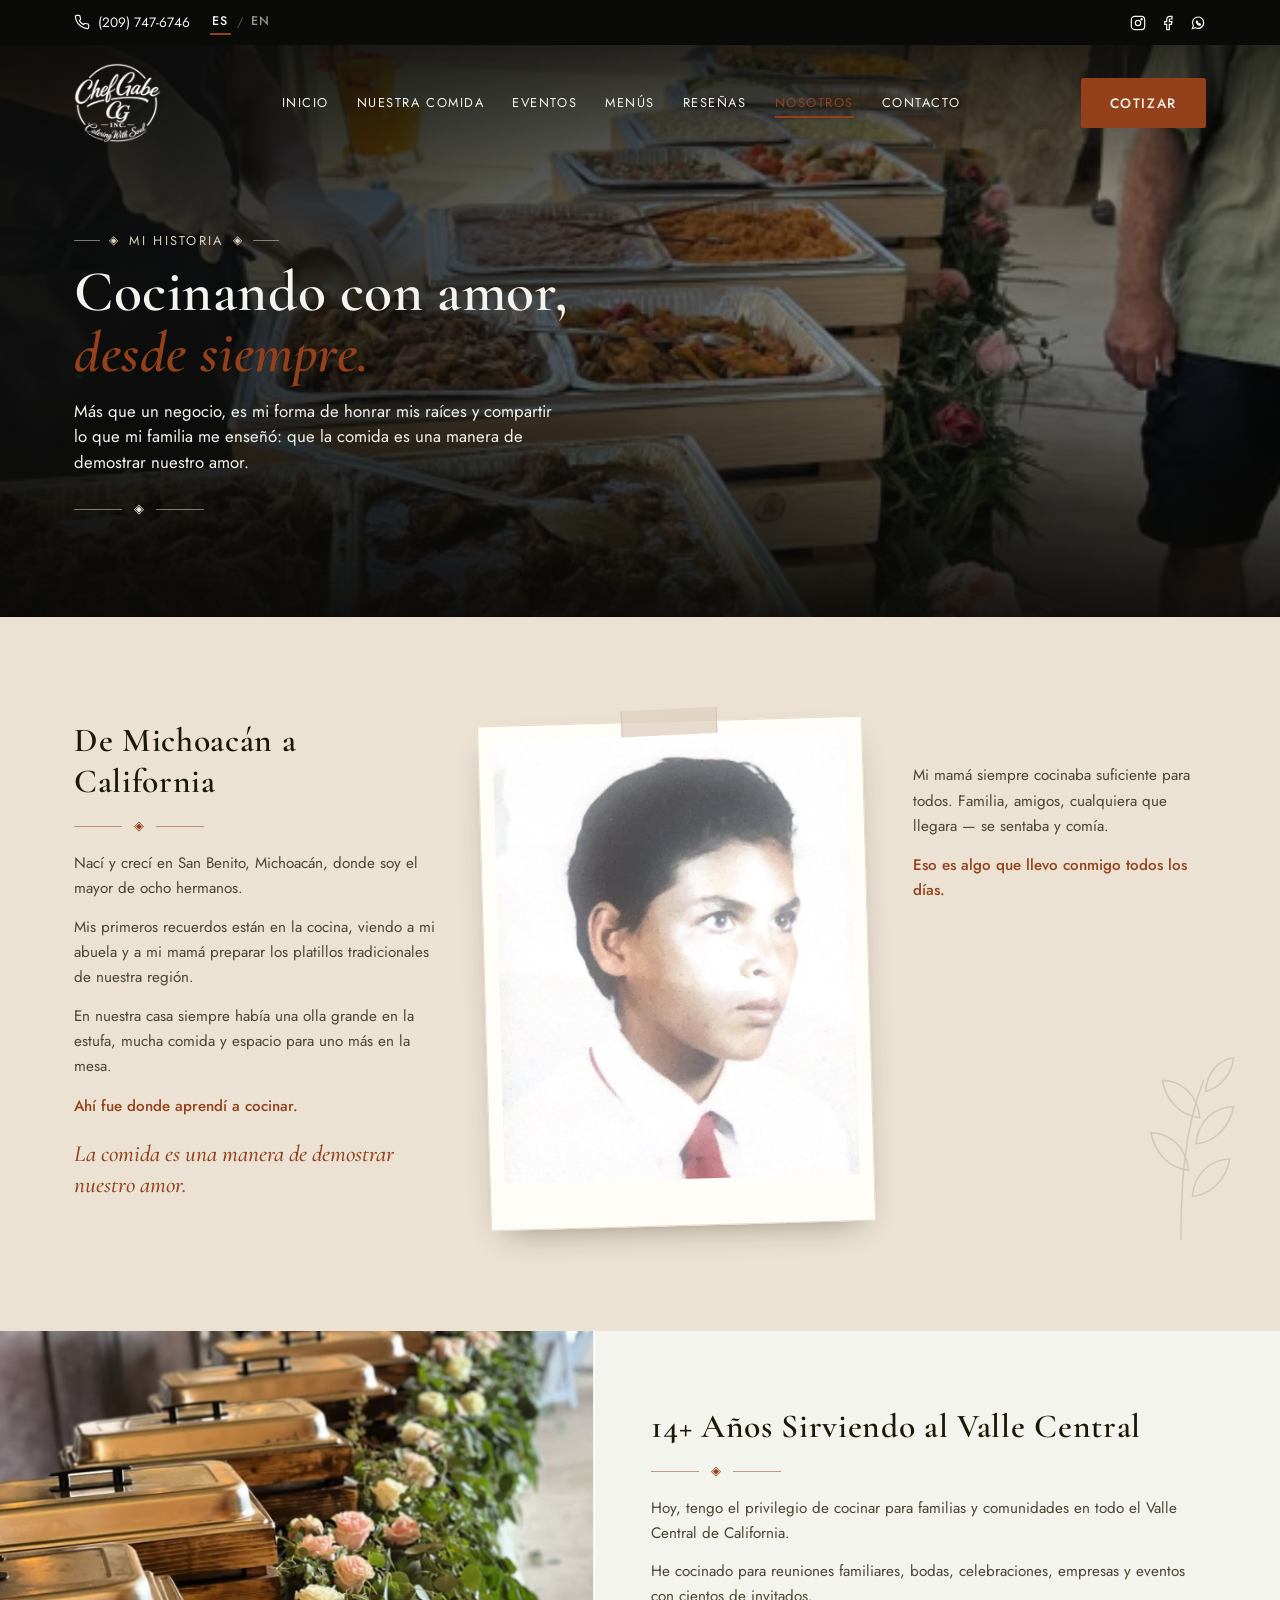
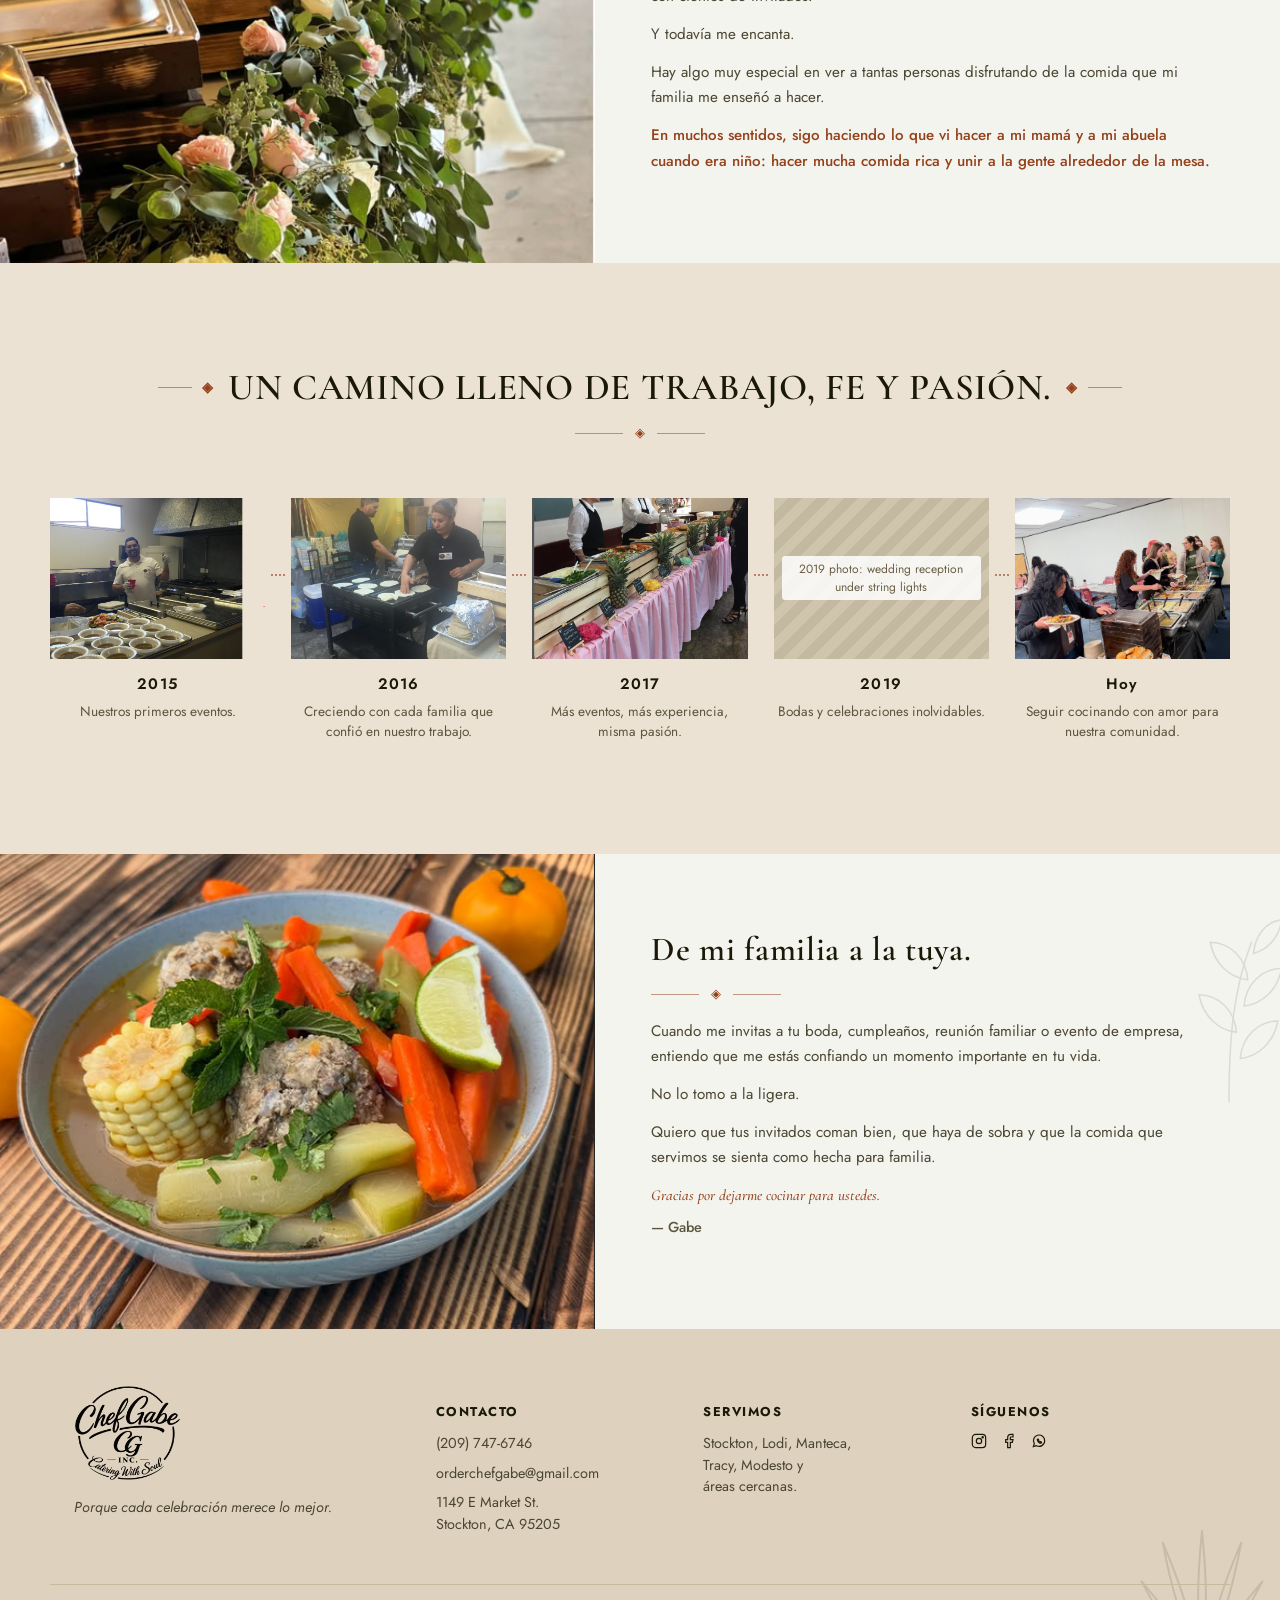
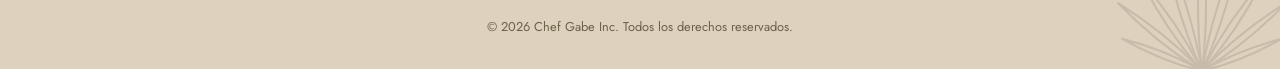
==== about.html @ 407e11ca "Add the young-Gabe portrait to About and switch to the new badge logo About: the "De Michoacán a Cal" ====
<!DOCTYPE html>
<html lang="es">
<head>
<meta charset="UTF-8">
<meta name="viewport" content="width=device-width, initial-scale=1.0">
<title data-i18n="pageTitleAbout">Nosotros | Chef Gabe Catering — Stockton, CA</title>
<meta name="description" data-i18n-content="metaDescAbout" content="La historia de Chef Gabe: de San Benito, Michoacán al Valle Central de California, cocinando con amor desde hace más de 14 años.">
<link rel="preconnect" href="https://fonts.googleapis.com">
<link rel="preconnect" href="https://fonts.gstatic.com" crossorigin>
<link href="https://fonts.googleapis.com/css2?family=Pinyon+Script&family=Cormorant+Garamond:wght@500;600;700&family=Jost:wght@400;500;600&display=swap" rel="stylesheet">
<link rel="stylesheet" href="css/styles.css">
</head>
<body>

<!-- Utility bar -->
<div class="utility-bar">
  <div class="container utility-inner">
    <div class="utility-left">
      <a class="phone-link" href="tel:12097476746">
        <svg class="icon-sm" viewBox="0 0 24 24" fill="none" stroke="currentColor" stroke-width="1.8"><path d="M22 16.92v3a2 2 0 0 1-2.18 2 19.79 19.79 0 0 1-8.63-3.07 19.5 19.5 0 0 1-6-6 19.79 19.79 0 0 1-3.07-8.67A2 2 0 0 1 4.11 2h3a2 2 0 0 1 2 1.72c.127.96.362 1.903.7 2.81a2 2 0 0 1-.45 2.11L8.09 9.91a16 16 0 0 0 6 6l1.27-1.27a2 2 0 0 1 2.11-.45c.907.338 1.85.573 2.81.7A2 2 0 0 1 22 16.92z"/></svg>
        (209) 747-6746
      </a>
      <div class="lang-toggle" role="group" data-i18n-aria-label="langToggleLabel" aria-label="Cambiar idioma">
        <button type="button" class="lang-btn is-active" data-lang="es" aria-pressed="true">ES</button>
        <span class="lang-sep" aria-hidden="true">/</span>
        <button type="button" class="lang-btn" data-lang="en" aria-pressed="false">EN</button>
      </div>
    </div>
    <div class="social-links">
      <a href="https://www.instagram.com/agave_banquetes/" target="_blank" rel="noopener" aria-label="Instagram"><svg class="icon-sm" viewBox="0 0 24 24" fill="none" stroke="currentColor" stroke-width="1.8"><rect x="2" y="2" width="20" height="20" rx="5"/><circle cx="12" cy="12" r="4"/><circle cx="17.5" cy="6.5" r="1"/></svg></a>
      <a href="https://www.facebook.com/profile.php?id=100064198117109" target="_blank" rel="noopener" aria-label="Facebook"><svg class="icon-sm" viewBox="0 0 24 24" fill="none" stroke="currentColor" stroke-width="1.8"><path d="M18 2h-3a5 5 0 0 0-5 5v3H7v4h3v8h4v-8h3l1-4h-4V7a1 1 0 0 1 1-1h3z"/></svg></a>
      <a href="https://wa.me/12097476746" target="_blank" rel="noopener" aria-label="WhatsApp"><svg class="icon-sm" viewBox="0 0 24 24" fill="none" stroke="currentColor" stroke-width="1.8"><path d="M20.5 11.7a8.4 8.4 0 0 1-12.4 7.4L3.5 20.5 5 15.9a8.4 8.4 0 1 1 15.5-4.2z"/><path d="M9.6 9.4c.1-.3.3-.4.5-.4h.6c.2 0 .3.1.4.3l.6 1.3c.1.2 0 .4-.1.5l-.4.4c.4.9 1.1 1.6 2 2l.4-.4c.1-.1.3-.2.5-.1l1.3.6c.2.1.3.2.3.4v.6c0 .3-.2.4-.4.5-1.6.6-4.5-1.2-5.4-3.3-.3-.8-.4-1.7-.3-2.4z"/></svg></a>
    </div>
  </div>
</div>

<!-- Hero: same full-photo component as the other pages -->
<header class="hero">
  <nav class="navbar">
    <div class="container navbar-inner">
      <a href="index.html" class="logo">
        <img src="images/logo-badge-light.png" data-i18n-alt="altLogo" alt="Chef Gabe Inc — Catering With Soul" class="logo-img">
      </a>
      <button class="nav-toggle" data-i18n-aria-label="navToggleLabel" aria-label="Abrir menú" aria-expanded="false">
        <span></span><span></span><span></span>
      </button>
      <ul class="nav-links">
        <li><a href="index.html" data-i18n="navHome">Inicio</a></li>
        <li><a href="our-food.html" data-i18n="navFood">Nuestra Comida</a></li>
        <li><a href="events.html" data-i18n="navEvents">Eventos</a></li>
        <li><a href="menus.html" data-i18n="navMenus">Menús</a></li>
        <li><a href="reviews.html" data-i18n="navReviews">Reseñas</a></li>
        <li><a href="about.html" class="active" data-i18n="navAbout">Nosotros</a></li>
        <li><a href="contact.html" data-i18n="navContact">Contacto</a></li>
      </ul>
      <a href="contact.html" class="btn btn-primary nav-cta" data-i18n="navQuote">Cotizar</a>
    </div>
  </nav>

  <div class="hero-media">
    <img src="images/chef-serving-guests.png" class="hero-img" data-i18n-alt="altTrustTeam" alt="Chef de Chef Gabe sirviendo a los invitados en la línea de buffet">
    <div class="hero-overlay"></div>
  </div>

  <div class="container hero-content">
    <p class="eyebrow eyebrow-light"><span aria-hidden="true">◈</span> <span data-i18n="abEyebrow">Mi Historia</span> <span aria-hidden="true">◈</span></p>
    <h1 class="h1-soft about-title">
      <span data-i18n="abTitle1">Cocinando con amor,</span><br>
      <em class="title-accent" data-i18n="abTitle2">desde siempre.</em>
    </h1>
    <p class="hero-copy" data-i18n="abCopy">Más que un negocio, es mi forma de honrar mis raíces y compartir lo que mi familia me enseñó: que la comida es una manera de demostrar nuestro amor.</p>
    <div class="divider-flourish light">◈</div>
  </div>
</header>

<!-- From Michoacán to California -->
<section class="section origin-section" id="origin">
  <div class="container origin-grid">
    <div class="origin-copy">
      <h2 data-i18n="abMichTitle">De Michoacán a California</h2>
      <div class="divider-flourish">◈</div>
      <p data-i18n="abMichP1">Nací y crecí en San Benito, Michoacán, donde soy el mayor de ocho hermanos.</p>
      <p data-i18n="abMichP2">Mis primeros recuerdos están en la cocina, viendo a mi abuela y a mi mamá preparar los platillos tradicionales de nuestra región.</p>
      <p data-i18n="abMichP3">En nuestra casa siempre había una olla grande en la estufa, mucha comida y espacio para uno más en la mesa.</p>
      <p class="highlight" data-i18n="abMichHighlight">Ahí fue donde aprendí a cocinar.</p>
      <p class="script-accent" data-i18n="abMichScript">La comida es una manera de demostrar nuestro amor.</p>
    </div>

    <figure class="polaroid">
      <div class="polaroid-tape" aria-hidden="true"></div>
      <img src="images/gabe-young-portrait.jpg" class="polaroid-img polaroid-img--portrait" data-i18n-alt="altAbPortrait" alt="Chef Gabe de joven, en un retrato con camisa blanca y corbata roja">
    </figure>

    <div class="origin-aside">
      <p data-i18n="abMichRight">Mi mamá siempre cocinaba suficiente para todos. Familia, amigos, cualquiera que llegara — se sentaba y comía.</p>
      <p class="highlight" data-i18n="abMichRightHighlight">Eso es algo que llevo conmigo todos los días.</p>
    </div>

    <svg class="origin-leaf" viewBox="0 0 160 220" fill="none" stroke="currentColor" stroke-width="1.6" stroke-linecap="round" aria-hidden="true" focusable="false">
      <path d="M80 214 C80 150 84 96 104 44"/>
      <path d="M92 168 C112 166 128 150 132 128 C112 128 94 144 92 168 Z"/>
      <path d="M88 140 C68 138 52 122 48 100 C68 100 86 116 88 140 Z"/>
      <path d="M96 112 C116 110 132 94 136 72 C116 72 98 88 96 112 Z"/>
      <path d="M100 84 C80 82 64 66 60 44 C80 44 98 60 100 84 Z"/>
      <path d="M106 56 C122 52 134 38 136 20 C120 22 108 36 106 56 Z"/>
    </svg>
  </div>
</section>

<!-- 14+ years serving the Central Valley -->
<section class="years-section" id="years">
  <div class="years-media">
    <img src="images/wedding-buffet-floral.png" data-i18n-alt="altWeddings" alt="Buffet elegante con mantel azul marino y guirnalda de rosas blancas">
  </div>
  <div class="years-panel">
    <div class="years-inner">
      <h2 data-i18n="abYearsTitle">14+ Años Sirviendo al Valle Central</h2>
      <div class="divider-flourish">◈</div>
      <p data-i18n="abYearsP1">Hoy, tengo el privilegio de cocinar para familias y comunidades en todo el Valle Central de California.</p>
      <p data-i18n="abYearsP2">He cocinado para reuniones familiares, bodas, celebraciones, empresas y eventos con cientos de invitados.</p>
      <p data-i18n="abYearsP3">Y todavía me encanta.</p>
      <p data-i18n="abYearsP4">Hay algo muy especial en ver a tantas personas disfrutando de la comida que mi familia me enseñó a hacer.</p>
      <p class="highlight" data-i18n="abYearsHighlight">En muchos sentidos, sigo haciendo lo que vi hacer a mi mamá y a mi abuela cuando era niño: hacer mucha comida rica y unir a la gente alrededor de la mesa.</p>
    </div>
  </div>
</section>

<!-- Timeline -->
<section class="section timeline-section" id="timeline">
  <div class="container">
    <h2 class="section-heading-ornate"><span aria-hidden="true">◈</span> <span data-i18n="abTimelineTitle">Un camino lleno de trabajo, fe y pasión.</span> <span aria-hidden="true">◈</span></h2>
    <div class="divider-flourish center-flourish">◈</div>
  </div>

  <!-- Scrolls sideways on narrow screens: a timeline reads
       left-to-right, so stacking it would lose the point. -->
  <div class="timeline-scroll">
    <ol class="timeline">
      <li class="timeline-item">
        <img src="images/gabe-kitchen-prep.png" class="timeline-img" data-i18n-alt="altAbHero" alt="Chef Gabe en la cocina, sirviendo tazones de caldo en charolas antes de un evento">
        <p class="timeline-year" data-i18n="abTl1Year">2015</p>
        <p class="timeline-copy" data-i18n="abTl1Copy">Nuestros primeros eventos.</p>
      </li>
      <li class="timeline-item">
        <img src="images/handmade-tortillas.png" class="timeline-img" data-i18n-alt="altTortillas" alt="Tortillas de maíz hechas a mano cociéndose en un comal durante un evento">
        <p class="timeline-year" data-i18n="abTl2Year">2016</p>
        <p class="timeline-copy" data-i18n="abTl2Copy">Creciendo con cada familia que confió en nuestro trabajo.</p>
      </li>
      <li class="timeline-item">
        <img src="images/buffet-line-pink-linens.png" class="timeline-img" data-i18n-alt="altAbYears" alt="Línea de buffet con mantelería rosa, cajas de madera, piñas y pizarrones con los nombres de las salsas">
        <p class="timeline-year" data-i18n="abTl3Year">2017</p>
        <p class="timeline-copy" data-i18n="abTl3Copy">Más eventos, más experiencia, misma pasión.</p>
      </li>
      <li class="timeline-item">
        <div class="placeholder-img timeline-img" data-label="2019 photo: wedding reception under string lights"></div>
        <p class="timeline-year" data-i18n="abTl4Year">2019</p>
        <p class="timeline-copy" data-i18n="abTl4Copy">Bodas y celebraciones inolvidables.</p>
      </li>
      <li class="timeline-item">
        <img src="images/corporate-event-buffet.png" class="timeline-img" data-i18n-alt="altCorpBuffet" alt="Invitados sirviéndose de la línea de buffet en un evento de empresa">
        <p class="timeline-year" data-i18n="abTl5Year">Hoy</p>
        <p class="timeline-copy" data-i18n="abTl5Copy">Seguir cocinando con amor para nuestra comunidad.</p>
      </li>
    </ol>
  </div>
</section>

<!-- From my family to yours -->
<section class="closing-section" id="closing">
  <div class="closing-media">
    <img src="images/sopa-de-albondigas.png" data-i18n-alt="altCatSoups" alt="Sopa de albóndigas con zanahoria, calabaza, elote, hierbabuena y limón">
  </div>
  <div class="closing-panel">
    <div class="closing-inner">
      <h2 data-i18n="abCloseTitle">De mi familia a la tuya.</h2>
      <div class="divider-flourish">◈</div>
      <p data-i18n="abCloseP1">Cuando me invitas a tu boda, cumpleaños, reunión familiar o evento de empresa, entiendo que me estás confiando un momento importante en tu vida.</p>
      <p data-i18n="abCloseP2">No lo tomo a la ligera.</p>
      <p data-i18n="abCloseP3">Quiero que tus invitados coman bien, que haya de sobra y que la comida que servimos se sienta como hecha para familia.</p>
      <p class="script-accent closing-signoff">
        <span data-i18n="abCloseScript">Gracias por dejarme cocinar para ustedes.</span>
        <span class="closing-sign" data-i18n="abCloseSign">— Gabe</span>
      </p>
    </div>

    <svg class="closing-leaf" viewBox="0 0 160 220" fill="none" stroke="currentColor" stroke-width="1.6" stroke-linecap="round" aria-hidden="true" focusable="false">
      <path d="M80 214 C80 150 84 96 104 44"/>
      <path d="M92 168 C112 166 128 150 132 128 C112 128 94 144 92 168 Z"/>
      <path d="M88 140 C68 138 52 122 48 100 C68 100 86 116 88 140 Z"/>
      <path d="M96 112 C116 110 132 94 136 72 C116 72 98 88 96 112 Z"/>
      <path d="M100 84 C80 82 64 66 60 44 C80 44 98 60 100 84 Z"/>
      <path d="M106 56 C122 52 134 38 136 20 C120 22 108 36 106 56 Z"/>
    </svg>
  </div>
</section>

<!-- Footer -->
<footer class="site-footer">
  <div class="container footer-grid">
    <div class="footer-brand">
      <img src="images/logo-badge-dark.png" data-i18n-alt="altLogo" alt="Chef Gabe Inc — Catering With Soul" class="footer-logo-img">
      <p class="footer-quote" data-i18n="footerQuote">Porque cada celebración merece lo mejor.</p>
    </div>
    <div class="footer-col">
      <h4 data-i18n="footerContact">Contacto</h4>
      <p><a href="tel:12097476746">(209) 747-6746</a></p>
      <p><a href="mailto:orderchefgabe@gmail.com">orderchefgabe@gmail.com</a></p>
      <p>1149 E Market St.<br>Stockton, CA 95205</p>
    </div>
    <div class="footer-col">
      <h4 data-i18n="footerServing">Servimos</h4>
      <p data-i18n="footerServingCopy">Stockton, Lodi, Manteca,<br>Tracy, Modesto y<br>áreas cercanas.</p>
    </div>
    <div class="footer-col">
      <h4 data-i18n="footerFollow">Síguenos</h4>
      <div class="social-links">
        <a href="https://www.instagram.com/agave_banquetes/" target="_blank" rel="noopener" aria-label="Instagram"><svg class="icon-sm" viewBox="0 0 24 24" fill="none" stroke="currentColor" stroke-width="1.8"><rect x="2" y="2" width="20" height="20" rx="5"/><circle cx="12" cy="12" r="4"/><circle cx="17.5" cy="6.5" r="1"/></svg></a>
        <a href="https://www.facebook.com/profile.php?id=100064198117109" target="_blank" rel="noopener" aria-label="Facebook"><svg class="icon-sm" viewBox="0 0 24 24" fill="none" stroke="currentColor" stroke-width="1.8"><path d="M18 2h-3a5 5 0 0 0-5 5v3H7v4h3v8h4v-8h3l1-4h-4V7a1 1 0 0 1 1-1h3z"/></svg></a>
        <a href="https://wa.me/12097476746" target="_blank" rel="noopener" aria-label="WhatsApp"><svg class="icon-sm" viewBox="0 0 24 24" fill="none" stroke="currentColor" stroke-width="1.8"><path d="M20.5 11.7a8.4 8.4 0 0 1-12.4 7.4L3.5 20.5 5 15.9a8.4 8.4 0 1 1 15.5-4.2z"/><path d="M9.6 9.4c.1-.3.3-.4.5-.4h.6c.2 0 .3.1.4.3l.6 1.3c.1.2 0 .4-.1.5l-.4.4c.4.9 1.1 1.6 2 2l.4-.4c.1-.1.3-.2.5-.1l1.3.6c.2.1.3.2.3.4v.6c0 .3-.2.4-.4.5-1.6.6-4.5-1.2-5.4-3.3-.3-.8-.4-1.7-.3-2.4z"/></svg></a>
      </div>
    </div>
  </div>
  <div class="container footer-bottom">
    <p><span aria-hidden="true">©</span> <span id="year"></span> <span data-i18n="footerRights">Chef Gabe Inc. Todos los derechos reservados.</span></p>
  </div>

  <svg class="footer-agave" viewBox="0 0 200 164" fill="none" stroke="currentColor"
       stroke-width="2" stroke-linejoin="round" stroke-linecap="round"
       aria-hidden="true" focusable="false">
    <path d="M100 152 Q94 112 100 66 Q106 112 100 152 Z" transform="rotate(-68 100 152)"/>
    <path d="M100 152 Q93 100 100 44 Q107 100 100 152 Z" transform="rotate(-51 100 152)"/>
    <path d="M100 152 Q93 100 100 44 Q107 100 100 152 Z" transform="rotate(-34 100 152)"/>
    <path d="M100 152 Q92 88 100 18 Q108 88 100 152 Z" transform="rotate(-17 100 152)"/>
    <path d="M100 152 Q92 88 100 12 Q108 88 100 152 Z"/>
    <path d="M100 152 Q92 88 100 18 Q108 88 100 152 Z" transform="rotate(17 100 152)"/>
    <path d="M100 152 Q93 100 100 44 Q107 100 100 152 Z" transform="rotate(34 100 152)"/>
    <path d="M100 152 Q93 100 100 44 Q107 100 100 152 Z" transform="rotate(51 100 152)"/>
    <path d="M100 152 Q94 112 100 66 Q106 112 100 152 Z" transform="rotate(68 100 152)"/>
    <path d="M78 154 Q100 146 122 154" stroke-width="1.6"/>
  </svg>
</footer>

<script src="js/translations.js"></script>
<script src="js/i18n.js"></script>
<script src="js/script.js"></script>
</body>
</html>
---- css/styles.css ----
/* =========================================================
   Chef Gabe Catering — Brand tokens
   ========================================================= */
:root {
  --color-espresso: #0A0A08;
  --color-rust: #94411B;
  --color-rust-dark: #7A3515;
  --color-olive: #313220;
  --color-olive-dark: #262715;
  --color-cream: #EBE2D4;
  --color-tan: #DED1BE;
  --color-offwhite: #F4F4EF;
  --color-ink: #1A1806;

  --font-script: 'Pinyon Script', cursive;
  --font-display: 'Cormorant Garamond', serif;
  --font-body: 'Jost', sans-serif;

  --container-width: 1180px;
  --radius: 2px;
  --transition: 0.25s ease;

  /* Uppercase tracking — the mockup uses wide, deliberate letter-spacing
     on every all-caps run. One token per role keeps it consistent. */
  --track-eyebrow: 0.18em;   /* eyebrows / small rust labels */
  --track-nav: 0.12em;       /* nav links, buttons, footer headings */
  --track-label: 0.08em;     /* small caps h3 labels inside cards */
  --track-display: 0.02em;   /* large display headings */

  /* Vertical rhythm */
  --section-pad: 104px;      /* major sections */
  --band-pad: 60px;          /* slim accent bands */

  /* Photo hover */
  --zoom-transition: 0.6s cubic-bezier(0.22, 0.61, 0.36, 1);
}

* { box-sizing: border-box; }
html { scroll-behavior: smooth; }

body {
  margin: 0;
  font-family: var(--font-body);
  color: var(--color-ink);
  background: var(--color-cream);
  line-height: 1.5;
  -webkit-font-smoothing: antialiased;
}

img, .placeholder-img { display: block; max-width: 100%; }

a { color: inherit; text-decoration: none; }

.container {
  max-width: var(--container-width);
  margin: 0 auto;
  padding: 0 24px;
}

h1, h2, h3 {
  font-family: var(--font-display);
  font-weight: 600;
  margin: 0;
  letter-spacing: var(--track-display);
}

/* Placeholder image blocks — swap with real <img> tags later */
.placeholder-img {
  position: relative;
  background: repeating-linear-gradient(135deg, #cfc4ac, #cfc4ac 10px, #c3b8a0 10px, #c3b8a0 20px);
  display: flex;
  align-items: center;
  justify-content: center;
  color: #6b5f47;
  font-family: var(--font-body);
  font-size: 0.75rem;
  text-align: center;
  padding: 8px;
  overflow: hidden;
}
.placeholder-img::before {
  content: attr(data-label);
  background: rgba(255,255,255,0.85);
  padding: 4px 10px;
  border-radius: 3px;
}

/* Buttons */
.btn {
  display: inline-flex;
  align-items: center;
  gap: 16px;
  font-family: var(--font-body);
  font-weight: 500;
  font-size: 0.85rem;
  letter-spacing: var(--track-nav);
  text-transform: uppercase;
  padding: 14px 28px;
  border: 1px solid transparent;
  border-radius: var(--radius);
  cursor: pointer;
  transition: background var(--transition), color var(--transition), border-color var(--transition);
  white-space: nowrap;
}
.btn-primary {
  background: var(--color-rust);
  color: var(--color-offwhite);
  border-color: var(--color-rust);
}
.btn-primary:hover { background: var(--color-rust-dark); border-color: var(--color-rust-dark); }

.btn-outline-light {
  background: transparent;
  color: var(--color-offwhite);
  border-color: var(--color-offwhite);
}
.btn-outline-light:hover { background: var(--color-offwhite); color: var(--color-ink); }

.btn-outline {
  background: transparent;
  color: var(--color-rust);
  border-color: var(--color-rust);
}
.btn-outline:hover { background: var(--color-rust); color: var(--color-offwhite); }

/* Eyebrow + dividers */
.eyebrow {
  color: var(--color-rust);
  font-size: 0.8rem;
  letter-spacing: var(--track-eyebrow);
  text-transform: uppercase;
  margin: 0 0 12px;
}
.eyebrow.center { text-align: center; }
.divider-flourish {
  color: var(--color-rust);
  font-size: 1rem;
  margin: 14px 0;
}
.divider-flourish.light { color: var(--color-cream); }

/* =========================================================
   Utility bar
   ========================================================= */
.utility-bar {
  background: var(--color-espresso);
  color: var(--color-offwhite);
  font-size: 0.85rem;
  padding: 10px 0;
}
.utility-inner {
  display: flex;
  align-items: center;
  justify-content: space-between;
}
.phone-link { display: inline-flex; align-items: center; gap: 8px; }
.icon-sm { width: 16px; height: 16px; }
.social-links { display: flex; gap: 14px; }
.social-links a { display: inline-flex; }

/* =========================================================
   Header / Hero
   ========================================================= */
.hero { position: relative; color: var(--color-offwhite); }

.navbar {
  position: relative;
  z-index: 20;
  padding: 18px 0;
}
.navbar-inner {
  display: flex;
  align-items: center;
  justify-content: space-between;
  gap: 24px;
}
.logo { display: flex; align-items: center; }
/* Round badge logo: taller than the old wordmark so the small
   "Catering With Soul" line inside it stays legible. */
.logo-img { height: 80px; width: auto; }
.nav-links {
  display: flex;
  gap: 28px;
  list-style: none;
  margin: 0;
  padding: 0;
  font-size: 0.8rem;
  letter-spacing: var(--track-nav);
  text-transform: uppercase;
}
.nav-links a { padding-bottom: 4px; border-bottom: 2px solid transparent; transition: border-color var(--transition), color var(--transition); }
.nav-links a:hover,
.nav-links a.active { border-color: var(--color-rust); color: var(--color-rust); }

.nav-cta { flex-shrink: 0; }
.nav-toggle { display: none; }

.hero-media {
  position: absolute;
  inset: 0;
  z-index: -1;
}
.hero-media .placeholder-img { width: 100%; height: 100%; position: absolute; inset: 0; }
/* Two stacked gradients, matching the mockup's hero treatment:
   – vertical: dark at top (nav legibility) and bottom (trust strip),
     lightest through the middle so the photo still reads;
   – horizontal: heavier on the left, where the headline sits, fading
     out to the right so the food stays visible.
   A flat single-opacity tint either washes out the photo or loses the
   text; layering keeps both. */
.hero-overlay {
  position: absolute;
  inset: 0;
  background:
    linear-gradient(180deg,
      rgba(10,10,8,0.82) 0%,
      rgba(10,10,8,0.42) 26%,
      rgba(10,10,8,0.38) 55%,
      rgba(10,10,8,0.70) 82%,
      rgba(10,10,8,0.92) 100%),
    linear-gradient(90deg,
      rgba(10,10,8,0.80) 0%,
      rgba(10,10,8,0.55) 32%,
      rgba(10,10,8,0.12) 68%,
      rgba(10,10,8,0) 100%);
}

/* Keep the full container width so the headline starts at the container's
   left edge, as the mockup does, and constrain the children instead for
   line length. (Capping .hero-content itself at 640px let .container's
   margin:auto centre the whole block, which fought the left-weighted
   overlay gradient.) */
.hero-content {
  padding: 70px 24px 120px;
  max-width: var(--container-width);
}
.hero-content > * { max-width: 620px; }
.hero-content h1 {
  font-size: 3.6rem;
  text-transform: uppercase;
  line-height: 1.05;
}
.hero-copy { font-size: 1.05rem; max-width: 480px; margin: 16px 0 28px; color: var(--color-offwhite); }
.hero-actions { display: flex; gap: 16px; flex-wrap: wrap; }

/* Sits on the hero photo itself, as in the mockup. An opaque cream panel
   here only spans the container, so the hero photo showed through as
   black gutters to its left and right. Transparent + light text removes
   the seam; the overlay's dark bottom stop carries the contrast. */
.trust-strip {
  position: relative;
  background: transparent;
  color: var(--color-offwhite);
  display: grid;
  grid-template-columns: repeat(3, 1fr);
  gap: 32px;
  padding: 8px 24px 56px;
}
.trust-item { display: flex; align-items: flex-start; gap: 14px; }
.icon { width: 30px; height: 30px; flex-shrink: 0; color: var(--color-rust); }
.trust-strip .icon { color: var(--color-cream); }
.trust-item h3 { font-family: var(--font-body); font-size: 0.9rem; text-transform: uppercase; letter-spacing: var(--track-label); margin-bottom: 4px; }
.trust-item p { margin: 0; font-size: 0.85rem; color: #cfcabb; }

/* =========================================================
   Sections generic
   ========================================================= */
.section { padding: var(--section-pad) 0; }

/* Our Food */
.food-section { background: var(--color-cream); }
.food-grid {
  display: grid;
  grid-template-columns: 0.85fr 2fr;
  gap: 48px;
  align-items: start;
}
.food-intro h2 { font-size: 2.3rem; text-transform: uppercase; line-height: 1.15; }
.food-intro p { margin: 16px 0 24px; color: #4a4632; max-width: 340px; }

.dish-cards {
  display: grid;
  grid-template-columns: repeat(4, 1fr);
  gap: 20px;
}
.dish-card { background: var(--color-offwhite); border: 1px solid #d9cdb6; }
.dish-img { aspect-ratio: 4 / 5; }
.dish-caption { padding: 16px; text-align: center; }
.dish-caption h3 { font-size: 1rem; text-transform: uppercase; letter-spacing: var(--track-label); }
.dish-caption p { margin: 6px 0 0; font-size: 0.85rem; color: #6a6248; }

/* Feature band */
.feature-band { background: var(--color-olive); color: var(--color-offwhite); padding: var(--band-pad) 0; }
.feature-grid {
  display: grid;
  grid-template-columns: repeat(3, 1fr);
  gap: 32px;
}
.feature-item { display: flex; align-items: flex-start; gap: 16px; }
.feature-item .icon { color: var(--color-offwhite); }
.feature-item h3 { font-family: var(--font-body); font-size: 0.9rem; text-transform: uppercase; letter-spacing: var(--track-label); margin-bottom: 6px; }
.feature-item p { margin: 0; font-size: 0.85rem; color: #cfd0bf; }

/* Events */
.events-section h2 { text-align: center; }
.events-grid {
  display: grid;
  grid-template-columns: repeat(5, 1fr);
  gap: 4px;
  margin-top: 32px;
}
.event-card { position: relative; overflow: hidden; }
.event-img { aspect-ratio: 3 / 4; }
.event-caption {
  position: absolute;
  left: 0; right: 0; bottom: 0;
  padding: 18px 14px;
  color: var(--color-offwhite);
  background: linear-gradient(0deg, rgba(0,0,0,0.75), rgba(0,0,0,0));
}
.event-caption h3 { font-size: 1.2rem; text-transform: uppercase; }
.event-caption p { margin: 2px 0 0; font-size: 0.8rem; letter-spacing: var(--track-label); }
.center-btn { display: flex; justify-content: center; margin-top: 36px; }

/* Experience You Can Trust */
.trust-section { background: var(--color-olive); color: var(--color-offwhite); }
.trust-grid {
  display: grid;
  grid-template-columns: 0.8fr 1.5fr;
  gap: 40px;
  align-items: center;
}
.trust-copy h2 { text-transform: uppercase; font-size: 2.3rem; line-height: 1.15; }
.trust-copy p { color: #cfd0bf; margin: 16px 0 28px; }
.trust-media { display: grid; grid-template-columns: 1.4fr 1fr; gap: 12px; }
.trust-img-main { aspect-ratio: 4 / 3; }
.trust-media-side { display: grid; grid-template-rows: 1fr 1fr; gap: 12px; }
.trust-img-team, .trust-img-food { aspect-ratio: 4 / 3; }

/* Footer */
.site-footer { background: var(--color-tan); color: var(--color-ink); padding: 56px 0 0; }
.footer-grid {
  display: grid;
  grid-template-columns: 1.4fr 1fr 1fr 1fr;
  gap: 32px;
  padding-bottom: 40px;
  border-bottom: 1px solid #c8b99e;
}
.footer-logo-img { height: 96px; width: auto; margin-bottom: 16px; }
.footer-quote { font-style: italic; font-size: 0.9rem; max-width: 260px; color: #4a4632; }
.footer-col h4 { font-family: var(--font-body); font-size: 0.8rem; letter-spacing: var(--track-nav); text-transform: uppercase; margin-bottom: 12px; }
.footer-col p { margin: 0 0 8px; font-size: 0.9rem; color: #4a4632; }
.footer-col a:hover { color: var(--color-rust); }
.footer-col .social-links a { color: var(--color-ink); }
.footer-bottom { padding: 20px 0; text-align: center; font-size: 0.8rem; color: #6a6248; }

/* =========================================================
   Responsive
   ========================================================= */
@media (max-width: 960px) {
  .food-grid, .trust-grid { grid-template-columns: 1fr; }
  .dish-cards { grid-template-columns: repeat(2, 1fr); }
  .events-grid { grid-template-columns: repeat(3, 1fr); }
  .trust-media { grid-template-columns: 1fr; }
  .footer-grid { grid-template-columns: 1fr 1fr; }
}

@media (max-width: 720px) {
  .nav-links, .nav-cta { display: none; }
  .nav-toggle {
    display: flex;
    flex-direction: column;
    gap: 5px;
    background: none;
    border: none;
    cursor: pointer;
    padding: 4px;
  }
  .nav-toggle span { width: 24px; height: 2px; background: var(--color-offwhite); display: block; }

  .navbar.menu-open .nav-links {
    display: flex;
    flex-direction: column;
    position: absolute;
    top: 100%;
    left: 0; right: 0;
    background: var(--color-espresso);
    padding: 20px 24px;
    gap: 16px;
    z-index: 30;
  }
  .navbar.menu-open .nav-cta {
    display: inline-flex;
    position: absolute;
    top: calc(100% + 200px);
    left: 24px;
  }

  .hero-content h1 { font-size: 2.2rem; }
  .trust-strip { grid-template-columns: 1fr; }
  .dish-cards { grid-template-columns: 1fr 1fr; }
  .events-grid { grid-template-columns: 1fr 1fr; }
  .feature-grid { grid-template-columns: 1fr; }
  .footer-grid { grid-template-columns: 1fr; }
}

@media (prefers-reduced-motion: reduce) {
  html { scroll-behavior: auto; }
  * { transition: none !important; }
}

/* Focus visibility */
a:focus-visible, button:focus-visible {
  outline: 2px solid var(--color-rust);
  outline-offset: 2px;
}

/* =========================================================
   Interior page hero (menus, our-food, events, …)
   Olive rather than cream: .navbar inherits offwhite text from
   .hero and the mark is logo-badge-light.png, so a cream band would
   need the whole nav restyled. Olive reuses it as-is.
   ========================================================= */
.page-hero { background: var(--color-olive); }
.page-hero-content { padding: 56px 24px 72px; max-width: 660px; }
.page-hero-content h1 { font-size: 2.8rem; text-transform: uppercase; line-height: 1.08; }
.page-hero-sub {
  font-family: var(--font-display);
  font-size: 1.6rem;
  font-weight: 500;
  color: var(--color-tan);
  margin: 6px 0 0;
}
.page-hero-copy { font-size: 1.02rem; color: #cfd0bf; margin: 16px 0 0; max-width: 520px; }

/* Shared section heading helpers */
.section-title { text-align: center; font-size: 2.3rem; text-transform: uppercase; line-height: 1.15; }
.section-lead { text-align: center; max-width: 580px; margin: 16px auto 0; color: #4a4632; }

/* =========================================================
   Menu packages
   ========================================================= */
.packages-section { background: var(--color-cream); }
.package-grid {
  display: grid;
  grid-template-columns: repeat(3, 1fr);
  gap: 24px;
  margin-top: 44px;
  align-items: stretch;
}
.package-card {
  background: var(--color-offwhite);
  border: 1px solid #d9cdb6;
  padding: 32px 28px;
  display: flex;
  flex-direction: column;
}
.package-head { text-align: center; }
.package-head h3 { font-size: 1.5rem; text-transform: uppercase; letter-spacing: var(--track-label); }
.package-tagline {
  font-family: var(--font-display);
  font-style: italic;
  font-size: 1.05rem;
  color: var(--color-rust);
  margin: 6px 0 0;
}
.package-desc { font-size: 0.92rem; color: #4a4632; margin: 18px 0 0; text-align: center; }
.package-list {
  list-style: none;
  margin: 22px 0 0;
  padding: 22px 0 0;
  border-top: 1px solid #ded1be;
  font-size: 0.9rem;
  color: #4a4632;
  flex-grow: 1;
}
.package-list li { position: relative; padding-left: 20px; margin-bottom: 10px; }
.package-list li::before {
  content: "\25C8";
  position: absolute;
  left: 0;
  top: 0;
  color: var(--color-rust);
  font-size: 0.7rem;
  line-height: 1.75;
}
.package-list strong { font-weight: 500; color: var(--color-ink); }
.package-price {
  font-family: var(--font-display);
  font-size: 1.35rem;
  font-weight: 600;
  text-align: center;
  margin: 24px 0 20px;
  padding-top: 20px;
  border-top: 1px solid #ded1be;
}
.package-card .btn { align-self: center; }

/* Placeholder-price marker — asterisk + muted italic footnote.
   Remove both once real pricing lands. */
.price-star { color: var(--color-rust); font-weight: 500; }
.price-note {
  margin: 30px 0 0;
  text-align: center;
  font-style: italic;
  font-size: 0.82rem;
  color: #8a8168;
}

/* =========================================================
   A la carte / add-ons
   ========================================================= */
.addons-section { background: var(--color-offwhite); }
.addon-grid { display: grid; grid-template-columns: repeat(3, 1fr); gap: 40px; margin-top: 44px; }
.addon-group h3 {
  font-family: var(--font-body);
  font-size: 0.85rem;
  text-transform: uppercase;
  letter-spacing: var(--track-nav);
  color: var(--color-rust);
  padding-bottom: 10px;
  border-bottom: 1px solid #ded1be;
  margin-bottom: 14px;
}
.addon-list { list-style: none; margin: 0; padding: 0; }
.addon-list li {
  display: flex;
  align-items: baseline;
  gap: 10px;
  font-size: 0.9rem;
  color: #4a4632;
  padding: 8px 0;
}
.addon-name { flex-shrink: 0; }
.addon-dots { flex-grow: 1; border-bottom: 1px dotted #c8b99e; }
.addon-price { flex-shrink: 0; white-space: nowrap; color: var(--color-ink); }

/* =========================================================
   Closing CTA band
   ========================================================= */
.cta-band { background: var(--color-rust); color: var(--color-offwhite); padding: 88px 0; text-align: center; }
.cta-band h2 { font-size: 2.3rem; text-transform: uppercase; line-height: 1.15; }
.cta-band .divider-flourish { color: var(--color-cream); }
.cta-band p { margin: 16px auto 28px; max-width: 540px; color: #f6e5db; }

/* Menus-page responsive */
@media (max-width: 960px) {
  .package-grid { grid-template-columns: 1fr; max-width: 480px; margin-left: auto; margin-right: auto; }
  .addon-grid { grid-template-columns: 1fr 1fr; }
}
@media (max-width: 720px) {
  .page-hero-content h1 { font-size: 2rem; }
  .page-hero-sub { font-size: 1.3rem; }
  .addon-grid { grid-template-columns: 1fr; }
  .section-title, .cta-band h2 { font-size: 1.8rem; }
}

/* Centered variant of the existing .divider-flourish */
.divider-flourish.center-flourish { text-align: center; }

/* =========================================================
   Language toggle (utility bar)
   ========================================================= */
.utility-left { display: flex; align-items: center; gap: 20px; }
.lang-toggle { display: inline-flex; align-items: center; gap: 6px; }
.lang-btn {
  background: none;
  border: none;
  padding: 2px 2px 3px;
  cursor: pointer;
  font-family: var(--font-body);
  font-size: 0.78rem;
  font-weight: 500;
  letter-spacing: var(--track-nav);
  color: #9a9789;
  border-bottom: 2px solid transparent;
  transition: color var(--transition), border-color var(--transition);
}
.lang-btn:hover { color: var(--color-offwhite); }
.lang-btn.is-active {
  color: var(--color-offwhite);
  border-bottom-color: var(--color-rust);
}
.lang-sep { color: #5c5a50; font-size: 0.78rem; }

/* =========================================================
   Real photos in slots that previously held .placeholder-img
   Same aspect ratios as the placeholders, cropped to fill so a
   portrait source never letterboxes or stretches.
   ========================================================= */
.hero-media .hero-img {
  position: absolute;
  inset: 0;
  width: 100%;
  height: 100%;
  object-fit: cover;
  object-position: center 40%;
}

img.dish-img,
img.event-img,
img.food-img,
img.acc-photo,
img.moment-img,
img.made-photo,
img.memory-img,
img.timeline-img,
img.polaroid-img {
  width: 100%;
  object-fit: cover;
}

/* Full-bleed CTA / panel media: the photo fills the slot the placeholder
   block used to hold, cropped rather than letterboxed. */
.food-cta-media img,
.custom-media img,
.reviews-cta-media img,
.event-cta-media img,
.years-media img,
.closing-media img {
  position: absolute;
  inset: 0;
  width: 100%;
  height: 100%;
  object-fit: cover;
}

/* Trust media: the side column's two 4:3 photos set the row height,
   and the main photo stretches to match so both columns align flush
   at top and bottom instead of ending at different heights. */
.trust-media-side img { width: 100%; aspect-ratio: 4 / 3; object-fit: cover; }
img.trust-img-main {
  width: 100%;
  height: 100%;
  aspect-ratio: auto;
  object-fit: cover;
}

/* The chef sits high in this frame and the slot only shows a ~55% tall
   window, so anchor to the top instead of cropping through his head. */
img.trust-img-team { object-position: center top; }

@media (max-width: 960px) {
  /* .trust-media collapses to one column here, so the main photo has no
     sibling column to take its height from — restore its own ratio. */
  img.trust-img-main { height: auto; aspect-ratio: 4 / 3; }
}

@media (max-width: 480px) {
  /* Keep phone + language toggle + socials on one line on small phones. */
  .utility-bar { font-size: 0.78rem; }
  .utility-inner { gap: 10px; }
  .utility-left { gap: 12px; }
}

/* =========================================================
   Polish pass — matching the mockup's finish
   ========================================================= */

/* --- Flourishes (item 8) -------------------------------------------
   The mockup's divider is not a bare glyph: it's a small ornament with
   a short hairline rule either side. Built with pseudo-elements so the
   existing "◈" markup stays untouched. */
.divider-flourish {
  display: flex;
  align-items: center;
  gap: 12px;
  color: var(--color-rust);
  font-size: 0.8rem;
  line-height: 1;
  margin: 18px 0;
}
.divider-flourish::before,
.divider-flourish::after {
  content: "";
  height: 1px;
  width: 48px;
  background: currentColor;
  opacity: 0.5;
}
.divider-flourish.center-flourish { justify-content: center; }

/* Eyebrows get the same treatment: a hairline leading out from the
   ornament on each side, so eyebrow and divider read as one family. */
.eyebrow { display: flex; align-items: center; gap: 9px; }
.eyebrow.center { justify-content: center; }
.eyebrow span[aria-hidden="true"] {
  display: inline-flex;
  align-items: center;
  gap: 9px;
  font-size: 0.72rem;
}
.eyebrow span[aria-hidden="true"]:first-child::before,
.eyebrow span[aria-hidden="true"]:last-child::after {
  content: "";
  height: 1px;
  width: 26px;
  background: currentColor;
  opacity: 0.55;
}

/* Ornate section heading — large serif with flanking ornaments, as the
   mockup shows over the events grid. */
.section-heading-ornate {
  display: flex;
  align-items: center;
  justify-content: center;
  gap: 14px;
  font-size: 2.3rem;
  text-transform: uppercase;
  line-height: 1.15;
  text-align: center;
}
.section-heading-ornate span[aria-hidden="true"] {
  color: var(--color-rust);
  font-size: 0.85rem;
  display: inline-flex;
  align-items: center;
  gap: 10px;
}
.section-heading-ornate span[aria-hidden="true"]:first-child::before,
.section-heading-ornate span[aria-hidden="true"]:last-child::after {
  content: "";
  height: 1px;
  width: 34px;
  background: currentColor;
  opacity: 0.55;
}

/* --- Card depth + photo hover (items 2 & 3) ------------------------ */
.dish-card {
  overflow: hidden;
  box-shadow: 0 2px 10px rgba(26, 24, 6, 0.05), 0 14px 30px -20px rgba(26, 24, 6, 0.38);
  transition: box-shadow var(--transition), transform var(--transition);
}
.dish-card:hover {
  box-shadow: 0 4px 16px rgba(26, 24, 6, 0.09), 0 22px 44px -22px rgba(26, 24, 6, 0.48);
  transform: translateY(-3px);
}
.dish-caption { padding: 20px 18px 22px; }

/* Zoom the photo inside its clipped frame, not the card itself. */
.dish-card .dish-img,
.event-card .event-img {
  transition: transform var(--zoom-transition);
}
.dish-card:hover .dish-img,
.event-card:hover .event-img {
  transform: scale(1.05);
}
.event-card { transition: box-shadow var(--transition); }
.event-card:hover { box-shadow: 0 18px 38px -20px rgba(26, 24, 6, 0.55); }

/* --- Button arrows (item 7) ---------------------------------------
   .btn's flex gap is the single source of text-to-arrow spacing, so
   every arrow CTA matches. The nudge on hover echoes the fill swap. */
.btn span[aria-hidden="true"] {
  display: inline-block;
  transition: transform var(--transition);
}
.btn:hover span[aria-hidden="true"] { transform: translateX(4px); }

/* --- Footer agave (item 6) ----------------------------------------
   Echoes the agave mark at the top of the logo. Sits bottom-right and
   bleeds off the edge, very low contrast so it never competes. */
.site-footer { position: relative; overflow: hidden; }
.site-footer > .container { position: relative; z-index: 1; }
.footer-agave {
  position: absolute;
  right: -22px;
  bottom: -14px;
  width: 200px;
  height: auto;
  color: var(--color-ink);
  opacity: 0.11;
  pointer-events: none;
  z-index: 0;
}

@media (max-width: 720px) {
  .footer-agave { width: 140px; opacity: 0.08; }
  .section-heading-ornate { font-size: 1.7rem; gap: 10px; }
  .section-heading-ornate span[aria-hidden="true"]:first-child::before,
  .section-heading-ornate span[aria-hidden="true"]:last-child::after { width: 18px; }
}

/* Motion-sensitive visitors get the depth cues but none of the movement.
   The global rule kills transitions; these kill the transforms too. */
@media (prefers-reduced-motion: reduce) {
  .dish-card:hover { transform: none; }
  .dish-card:hover .dish-img,
  .event-card:hover .event-img { transform: none; }
  .btn:hover span[aria-hidden="true"] { transform: none; }
}

/* =========================================================
   Render-pass corrections
   ========================================================= */

/* restaurant-table-spread is a near-square source in a wide slot, so the
   crop only keeps a horizontal band. Anchor slightly above centre to hold
   the plated food and drinks rather than the empty table edge. */
.hero-media .hero-img { object-position: center 44%; }

/* Spanish event labels ("Eventos Corporativos") run far longer than the
   English ones and were wrapping into the sub-label. Smaller caption type
   plus a taller scrim keeps two-line names readable over the photo. */
.event-caption {
  padding: 20px 13px 14px;
  background: linear-gradient(0deg, rgba(0,0,0,0.88) 0%, rgba(0,0,0,0.62) 45%, rgba(0,0,0,0) 100%);
}
.event-caption h3 { font-size: 1rem; line-height: 1.18; }
.event-caption p { margin: 3px 0 0; font-size: 0.72rem; opacity: 0.88; }

/* =========================================================
   Menus page — category quick-nav, accordion, add-ons, closing
   Reuses the existing palette, fonts and button classes; only the
   patterns the site did not already have are defined here.
   ========================================================= */

/* --- Category quick-nav strip (mockup: icon row with prices) ------- */
.cat-nav {
  background: var(--color-offwhite);
  border-bottom: 1px solid #ded1be;
}
.cat-nav-inner {
  display: grid;
  grid-template-columns: repeat(7, 1fr);
  padding-top: 26px;
  padding-bottom: 26px;
}
.cat-nav-btn {
  background: none;
  border: none;
  border-right: 1px solid #e2d7c4;
  padding: 6px 10px 4px;
  cursor: pointer;
  font-family: var(--font-body);
  color: var(--color-ink);
  text-align: center;
  display: flex;
  flex-direction: column;
  align-items: center;
  gap: 7px;
  transition: color var(--transition);
}
.cat-nav-btn:last-child { border-right: none; }
.cat-nav-btn:hover { color: var(--color-rust); }
.cat-nav-btn .icon { width: 26px; height: 26px; color: var(--color-rust); }
.cat-nav-name {
  font-size: 0.72rem;
  font-weight: 500;
  text-transform: uppercase;
  letter-spacing: var(--track-label);
  line-height: 1.25;
}
.cat-nav-price { font-size: 0.7rem; color: #6a6248; }
.cat-nav-hint {
  text-align: center;
  font-size: 0.8rem;
  font-style: italic;
  color: #8a8168;
  margin: 0 0 6px;
}

/* --- Accordion ----------------------------------------------------- */
.menu-accordion { border-top: 1px solid #ddd0b9; }
.acc-item { border-bottom: 1px solid #ddd0b9; }
.acc-header { margin: 0; }
.acc-trigger {
  width: 100%;
  display: flex;
  align-items: center;
  gap: 16px;
  padding: 26px 4px;
  background: none;
  border: none;
  cursor: pointer;
  text-align: left;
  font-family: var(--font-display);
  color: var(--color-olive);
  transition: color var(--transition);
}
.acc-trigger:hover { color: var(--color-rust); }
.acc-title {
  font-size: 1.55rem;
  font-weight: 600;
  text-transform: uppercase;
  letter-spacing: var(--track-display);
  line-height: 1.15;
}
.acc-sep { color: var(--color-rust); opacity: 0.7; }
.acc-price {
  font-family: var(--font-display);
  font-size: 1.35rem;
  font-weight: 600;
  color: var(--color-rust);
  white-space: nowrap;
}
.acc-chevron {
  margin-left: auto;
  width: 13px;
  height: 13px;
  border-right: 2px solid currentColor;
  border-bottom: 2px solid currentColor;
  transform: rotate(45deg) translate(-3px, -3px);
  transition: transform var(--transition);
  flex-shrink: 0;
}
.acc-trigger[aria-expanded="true"] .acc-chevron {
  transform: rotate(-135deg) translate(-3px, -3px);
}

.acc-panel { padding: 0 4px 34px; }
.acc-panel[hidden] { display: none; }
.acc-panel-inner {
  display: grid;
  grid-template-columns: 0.85fr 2fr;
  gap: 32px;
  align-items: start;
  animation: acc-fade 0.3s ease both;
}
@keyframes acc-fade {
  from { opacity: 0; transform: translateY(-4px); }
  to   { opacity: 1; transform: none; }
}
.acc-photo { aspect-ratio: 4 / 3; }
.acc-includes {
  font-size: 0.88rem;
  color: #4a4632;
  margin: 0 0 22px;
  max-width: 780px;
}

/* Dish list — rust bullet, bold name, description under it */
.menu-list {
  list-style: none;
  margin: 0;
  padding: 0;
  columns: 2;
  column-gap: 36px;
}
.menu-list.single-col { columns: 1; }
.menu-list li {
  break-inside: avoid;
  position: relative;
  padding-left: 16px;
  margin-bottom: 15px;
}
.menu-list li::before {
  content: "";
  position: absolute;
  left: 0;
  top: 8px;
  width: 5px;
  height: 5px;
  border-radius: 50%;
  background: var(--color-rust);
}
.menu-item-name {
  display: block;
  font-weight: 500;
  font-size: 0.92rem;
  color: var(--color-ink);
}
.menu-item-desc {
  display: block;
  font-size: 0.85rem;
  color: #5c563f;
  line-height: 1.45;
}

/* Two named sub-groups inside one panel (burrito bowl / pasta) */
.menu-subgrid { display: grid; grid-template-columns: 1fr 1fr; gap: 32px; }
.menu-subhead {
  font-family: var(--font-display);
  font-size: 1.12rem;
  font-weight: 600;
  text-transform: uppercase;
  letter-spacing: var(--track-label);
  color: var(--color-olive);
  margin: 0 0 12px;
}
.menu-note { font-size: 0.88rem; color: #4a4632; margin: 0 0 10px; }
.menu-note strong { font-weight: 500; color: var(--color-ink); }

/* --- Add-ons ------------------------------------------------------- */
.sides-section { background: var(--color-offwhite); }
.sides-grid {
  display: grid;
  grid-template-columns: 1fr 1fr;
  gap: 24px;
  margin-top: 36px;
}
.side-card {
  background: var(--color-cream);
  border: 1px solid #ded1be;
  padding: 26px 28px;
}
.side-head {
  display: flex;
  align-items: baseline;
  justify-content: space-between;
  gap: 14px;
  margin-bottom: 8px;
}
.side-name {
  font-family: var(--font-display);
  font-size: 1.25rem;
  font-weight: 600;
  text-transform: uppercase;
  letter-spacing: var(--track-label);
  color: var(--color-olive);
}
.side-price {
  font-family: var(--font-display);
  font-size: 1.2rem;
  font-weight: 600;
  color: var(--color-rust);
  white-space: nowrap;
}
.side-copy { font-size: 0.88rem; color: #4a4632; margin: 0; }

/* --- Closing block -------------------------------------------------- */
.booking-section { background: var(--color-olive); color: var(--color-offwhite); }
.booking-inner { text-align: center; }
.booking-inner h2 { font-size: 2.3rem; text-transform: uppercase; line-height: 1.15; }
.booking-types {
  font-family: var(--font-body);
  font-size: 0.85rem;
  text-transform: uppercase;
  letter-spacing: var(--track-eyebrow);
  color: var(--color-tan);
  margin: 14px 0 10px;
}
.booking-copy { color: #cfd0bf; margin: 0 auto; max-width: 520px; }

.delivery-note {
  display: flex;
  align-items: flex-start;
  gap: 16px;
  max-width: 720px;
  margin: 40px auto 0;
  padding: 22px 26px;
  background: rgba(148, 65, 27, 0.16);
  border-left: 3px solid var(--color-rust);
  text-align: left;
}
.delivery-note .icon { color: var(--color-rust); width: 26px; height: 26px; }
.delivery-note h3 {
  font-family: var(--font-body);
  font-size: 0.85rem;
  text-transform: uppercase;
  letter-spacing: var(--track-nav);
  color: var(--color-rust);
  margin-bottom: 6px;
}
.delivery-note p { margin: 0; font-size: 0.88rem; color: #dcdccb; }

.build-block {
  max-width: 720px;
  margin: 44px auto 0;
  padding-top: 36px;
  border-top: 1px solid rgba(235, 226, 212, 0.22);
}
.build-title {
  font-family: var(--font-display);
  font-style: italic;
  font-weight: 500;
  font-size: 2rem;
  color: var(--color-tan);
  letter-spacing: 0.01em;
}
.build-copy { color: #cfd0bf; margin: 16px auto 30px; font-size: 0.95rem; }

/* --- Responsive ----------------------------------------------------- */
@media (max-width: 960px) {
  .cat-nav-inner { grid-template-columns: repeat(4, 1fr); row-gap: 22px; }
  .cat-nav-btn:nth-child(4n) { border-right: none; }
  .acc-panel-inner { grid-template-columns: 1fr; }
  .acc-photo { aspect-ratio: 16 / 9; }
  .sides-grid { grid-template-columns: 1fr; }
}
@media (max-width: 720px) {
  .cat-nav-inner { grid-template-columns: repeat(2, 1fr); }
  .cat-nav-btn:nth-child(4n) { border-right: 1px solid #e2d7c4; }
  .cat-nav-btn:nth-child(2n) { border-right: none; }
  .menu-list, .menu-subgrid { columns: 1; grid-template-columns: 1fr; }
  .acc-trigger { flex-wrap: wrap; gap: 8px 12px; padding: 22px 4px; }
  .acc-title { font-size: 1.2rem; }
  .acc-price { font-size: 1.05rem; }
  .acc-chevron { margin-left: auto; }
  .booking-inner h2 { font-size: 1.7rem; }
  .build-title { font-size: 1.5rem; }
  .delivery-note { flex-direction: column; gap: 10px; }
}

/* --- Menus page render-pass corrections --------------------------- */

/* Same trap as .hero-content on the homepage: capping the element that
   carries .container let margin:auto centre it. Keep container width,
   constrain the children. */
.page-hero-content { max-width: var(--container-width); }
.page-hero-content > * { max-width: 620px; }

/* Category names wrap to one, two or three lines, which pushed each
   price to a different baseline. A min-height on the name lines them up. */
.cat-nav-name { min-height: 2.6em; display: flex; align-items: center; justify-content: center; }

/* The strip already reads as a section break, so the accordion below it
   does not need a full --section-pad above it. */
.menus-section { padding-top: 56px; }
.menus-section .cat-nav-hint { margin-bottom: 18px; }

/* =========================================================
   Contact / quote page — calculator, form, direct contact
   ========================================================= */

.calc-section { background: var(--color-cream); }
.calc { margin-top: 40px; }
.calc-noscript {
  max-width: 640px;
  margin: 24px auto 0;
  padding: 16px 20px;
  border-left: 3px solid var(--color-rust);
  background: rgba(148, 65, 27, 0.07);
  font-size: 0.9rem;
  color: #4a4632;
}

.calc-grid {
  display: grid;
  grid-template-columns: repeat(2, 1fr);
  gap: 16px;
}

.calc-card {
  background: var(--color-offwhite);
  border: 1px solid #d9cdb6;
  padding: 18px 20px;
  transition: border-color var(--transition), box-shadow var(--transition);
}
.calc-card.is-selected {
  border-color: var(--color-rust);
  box-shadow: 0 2px 12px rgba(148, 65, 27, 0.12);
}

/* Checkbox rows. The native input is kept (not display:none) so it stays
   focusable and screen-reader visible; .calc-box is the drawn square. */
.calc-toggle {
  display: flex;
  align-items: flex-start;
  gap: 12px;
  cursor: pointer;
}
.calc-toggle input[type="checkbox"] {
  position: absolute;
  opacity: 0;
  width: 18px;
  height: 18px;
  margin: 0;
  cursor: pointer;
}
.calc-box {
  flex-shrink: 0;
  width: 18px;
  height: 18px;
  margin-top: 3px;
  border: 1.5px solid #b4a68c;
  border-radius: 2px;
  background: #fff;
  position: relative;
  transition: background var(--transition), border-color var(--transition);
}
.calc-toggle input:checked + .calc-box {
  background: var(--color-rust);
  border-color: var(--color-rust);
}
.calc-toggle input:checked + .calc-box::after {
  content: "";
  position: absolute;
  left: 5px;
  top: 1px;
  width: 5px;
  height: 10px;
  border-right: 2px solid #fff;
  border-bottom: 2px solid #fff;
  transform: rotate(45deg);
}
.calc-toggle input:focus-visible + .calc-box {
  outline: 2px solid var(--color-rust);
  outline-offset: 2px;
}

.calc-text { display: flex; flex-direction: column; gap: 2px; }
.calc-name {
  font-family: var(--font-body);
  font-weight: 500;
  font-size: 0.95rem;
  color: var(--color-ink);
  line-height: 1.3;
}
.calc-price { font-size: 0.85rem; color: var(--color-rust); }

/* Guest count, revealed when its own category is checked */
.calc-guests {
  display: flex;
  align-items: center;
  gap: 10px;
  margin: 14px 0 0;
  padding-top: 14px;
  border-top: 1px solid #e4d9c5;
}
.calc-guests[hidden] { display: none; }
.calc-guests label,
.calc-qty label {
  font-size: 0.78rem;
  text-transform: uppercase;
  letter-spacing: var(--track-label);
  color: #6a6248;
}
.calc-guest-input,
.calc-qty-input {
  width: 92px;
  padding: 8px 10px;
  font-family: var(--font-body);
  font-size: 0.95rem;
  color: var(--color-ink);
  background: #fff;
  border: 1px solid #cfc2a9;
  border-radius: var(--radius);
}
.calc-guest-input:focus,
.calc-qty-input:focus {
  outline: 2px solid var(--color-rust);
  outline-offset: 1px;
  border-color: var(--color-rust);
}

.calc-subhead {
  font-family: var(--font-display);
  font-size: 1.25rem;
  font-weight: 600;
  text-transform: uppercase;
  letter-spacing: var(--track-label);
  color: var(--color-olive);
  margin: 34px 0 14px;
}

.calc-addons { display: grid; grid-template-columns: repeat(2, 1fr); gap: 16px; }
.calc-card-addon {
  display: flex;
  align-items: center;
  justify-content: space-between;
  gap: 16px;
  flex-wrap: wrap;
}
.calc-qty { display: flex; align-items: center; gap: 10px; }
.calc-card-service .calc-price { color: var(--color-rust); font-weight: 500; }

/* Running total */
.calc-summary {
  margin-top: 34px;
  background: var(--color-olive);
  color: var(--color-offwhite);
  padding: 30px 32px;
}
.calc-summary-title {
  font-family: var(--font-display);
  font-size: 1.4rem;
  font-weight: 600;
  text-transform: uppercase;
  letter-spacing: var(--track-label);
  color: var(--color-tan);
  margin: 0 0 18px;
}
.calc-summary-list { min-height: 28px; }
.calc-empty { margin: 0; font-size: 0.9rem; color: #b9bba6; font-style: italic; }
.calc-row {
  display: flex;
  align-items: baseline;
  justify-content: space-between;
  gap: 18px;
  padding: 9px 0;
  border-bottom: 1px solid rgba(235, 226, 212, 0.16);
}
.calc-row-label { display: flex; flex-direction: column; gap: 1px; }
.calc-row-name { font-size: 0.95rem; }
.calc-row-detail { font-size: 0.8rem; color: #b9bba6; }
.calc-row-amount {
  font-family: var(--font-display);
  font-size: 1.1rem;
  font-weight: 600;
  white-space: nowrap;
}
.calc-total-row {
  display: flex;
  align-items: baseline;
  justify-content: space-between;
  gap: 18px;
  margin-top: 18px;
  padding-top: 18px;
  border-top: 2px solid var(--color-rust);
}
.calc-total-label {
  font-size: 0.85rem;
  text-transform: uppercase;
  letter-spacing: var(--track-eyebrow);
  color: var(--color-tan);
}
.calc-total-value {
  font-family: var(--font-display);
  font-size: 2.2rem;
  font-weight: 700;
  line-height: 1;
}
.calc-note {
  margin: 16px 0 0;
  font-size: 0.8rem;
  font-style: italic;
  color: #b9bba6;
}

/* =========================================================
   Quote form
   ========================================================= */
.form-section { background: var(--color-offwhite); }
.form-container { max-width: 820px; }
.quote-form { margin-top: 36px; }

/* Honeypot: must exist in the DOM for Netlify, must never be seen. */
.hp-field { position: absolute; left: -9999px; width: 1px; height: 1px; overflow: hidden; }

.form-grid { display: grid; grid-template-columns: 1fr 1fr; gap: 18px 22px; }
.field { margin: 0; display: flex; flex-direction: column; gap: 6px; }
.field-full { grid-column: 1 / -1; }
.field label {
  font-size: 0.78rem;
  text-transform: uppercase;
  letter-spacing: var(--track-label);
  color: #5c563f;
  font-weight: 500;
}
.req { color: var(--color-rust); }
.field input,
.field select,
.field textarea {
  font-family: var(--font-body);
  font-size: 0.95rem;
  color: var(--color-ink);
  background: #fff;
  border: 1px solid #d5c8af;
  border-radius: var(--radius);
  padding: 11px 13px;
  width: 100%;
}
.field textarea { resize: vertical; min-height: 110px; }
.field input:focus,
.field select:focus,
.field textarea:focus {
  outline: 2px solid var(--color-rust);
  outline-offset: 1px;
  border-color: var(--color-rust);
}
.field input::placeholder,
.field textarea::placeholder { color: #a89a80; }

.form-submit { width: 100%; justify-content: center; margin-top: 26px; }
.form-privacy {
  display: flex;
  align-items: center;
  justify-content: center;
  gap: 8px;
  margin: 16px 0 0;
  font-size: 0.82rem;
  color: #6a6248;
}
.form-privacy .icon-sm { color: #8a8168; }
.form-estimate-note {
  text-align: center;
  margin: 6px 0 0;
  font-size: 0.8rem;
  font-style: italic;
  color: #8a8168;
}

/* =========================================================
   Prefer to talk
   ========================================================= */
.talk-section { background: var(--color-cream); }
.talk-grid { display: grid; grid-template-columns: 1.3fr 1fr; gap: 48px; align-items: start; }
.talk-copy h2 { font-size: 2.1rem; text-transform: uppercase; line-height: 1.15; }
.talk-lead { color: #4a4632; margin: 0 0 24px; }

.talk-list { list-style: none; margin: 0; padding: 0; }
.talk-list li {
  display: flex;
  align-items: flex-start;
  gap: 14px;
  padding: 12px 0;
  border-bottom: 1px solid #ded1be;
  font-size: 0.95rem;
  color: #4a4632;
}
.talk-list li:last-child { border-bottom: none; }
.talk-list .icon { width: 22px; height: 22px; color: var(--color-rust); flex-shrink: 0; margin-top: 2px; }
.talk-list a:hover { color: var(--color-rust); }

.talk-hours {
  background: var(--color-offwhite);
  border: 1px solid #ded1be;
  padding: 28px 30px;
}
.talk-hours h3 {
  font-family: var(--font-body);
  font-size: 0.82rem;
  text-transform: uppercase;
  letter-spacing: var(--track-nav);
  color: var(--color-rust);
  margin: 0 0 16px;
}
.hours-list {
  display: grid;
  grid-template-columns: auto 1fr;
  gap: 8px 18px;
  margin: 0;
  font-size: 0.9rem;
}
.hours-list dt { color: #5c563f; }
.hours-list dd { margin: 0; text-align: right; color: var(--color-ink); }
.talk-signature {
  font-family: var(--font-display);
  font-style: italic;
  font-size: 1.3rem;
  color: var(--color-rust);
  margin: 22px 0 0;
  padding-top: 18px;
  border-top: 1px solid #ded1be;
  text-align: center;
}

/* =========================================================
   Responsive
   ========================================================= */
@media (max-width: 860px) {
  .calc-grid, .calc-addons { grid-template-columns: 1fr; }
  .talk-grid { grid-template-columns: 1fr; gap: 32px; }
}
@media (max-width: 620px) {
  .form-grid { grid-template-columns: 1fr; }
  .calc-summary { padding: 24px 20px; }
  .calc-total-value { font-size: 1.8rem; }
  .calc-card-addon { align-items: flex-start; flex-direction: column; }
  .talk-copy h2 { font-size: 1.7rem; }
}

/* Service fee is mandatory, so it reads as a stated line, not a control. */
.calc-card-service {
  display: flex;
  align-items: center;
  justify-content: space-between;
  gap: 16px;
  flex-wrap: wrap;
  border-color: var(--color-rust);
  background: rgba(148, 65, 27, 0.05);
}
.calc-included { font-size: 0.82rem; font-style: italic; color: #6a6248; }
.calc-price-fixed {
  font-family: var(--font-display);
  font-size: 1.3rem;
  font-weight: 600;
  color: var(--color-rust);
}

/* =========================================================
   Events page
   ========================================================= */

/* The hero eyebrow sits on the dark photo here, so it needs the light
   treatment rather than the rust used on cream sections. */
.eyebrow-light { color: var(--color-tan); }

/* --- Event types ---------------------------------------------------
   Six items, so never one row: 6 -> 3 -> 2 as the viewport narrows. */
.event-types-section { background: var(--color-cream); }
.event-type-grid {
  display: grid;
  grid-template-columns: repeat(6, 1fr);
  margin-top: 40px;
}
.event-type {
  text-align: center;
  padding: 6px 18px;
  border-right: 1px solid #ded1be;
}
.event-type:last-child { border-right: none; }
.event-type .icon {
  width: 34px;
  height: 34px;
  color: var(--color-rust);
  margin: 0 auto 14px;
}
.event-type h3 {
  font-family: var(--font-body);
  font-size: 0.82rem;
  font-weight: 500;
  text-transform: uppercase;
  letter-spacing: var(--track-label);
  color: var(--color-ink);
  margin-bottom: 8px;
  line-height: 1.3;
}
.event-type p { margin: 0; font-size: 0.85rem; color: #5c563f; line-height: 1.5; }

/* --- Made for your event ------------------------------------------- */
.made-section { background: var(--color-offwhite); }
.made-grid {
  position: relative;
  display: grid;
  grid-template-columns: 1fr 1fr;
  gap: 52px;
  align-items: center;
}
.made-photo { aspect-ratio: 4 / 3; border-radius: 3px; }
.made-copy h2 { font-size: 2.3rem; text-transform: uppercase; line-height: 1.15; }

/* Rust script accent used under a heading — the "Hecho a tu medida."
   treatment from the mockup. Pinyon Script is loaded for exactly this. */
.script-accent {
  font-family: var(--font-display);
  font-style: italic;
  font-weight: 500;
  font-size: 1.5rem;
  color: var(--color-rust);
  margin: 6px 0 0;
  line-height: 1.2;
}
.made-lead { color: #4a4632; margin: 18px 0 24px; max-width: 460px; }

.check-list { list-style: none; margin: 0; padding: 0; }
.check-list li {
  display: flex;
  align-items: flex-start;
  gap: 12px;
  margin-bottom: 12px;
  font-size: 0.92rem;
  color: #4a4632;
}
.check-icon {
  width: 20px;
  height: 20px;
  flex-shrink: 0;
  margin-top: 1px;
  color: var(--color-olive);
}

/* Decorative sprig filling the gap beside the checklist. Hidden on
   narrow screens where there is no empty space to fill. */
.made-leaf {
  position: absolute;
  right: -18px;
  bottom: -10px;
  width: 150px;
  height: auto;
  color: var(--color-ink);
  opacity: 0.12;
  pointer-events: none;
}

/* --- Real events, real memories ------------------------------------ */
.memories-section { background: var(--color-cream); }
.memories-strip {
  display: grid;
  grid-template-columns: repeat(5, 1fr);
  gap: 12px;
  margin-top: 40px;
}
.memory-img {
  aspect-ratio: 4 / 5;
  overflow: hidden;
  transition: transform var(--zoom-transition);
}
.memories-strip > * { overflow: hidden; }
.memories-strip a:hover .memory-img { transform: scale(1.05); }
.memories-section .center-btn { margin-top: 36px; }

/* --- Closing CTA ---------------------------------------------------
   Photo on the left, copy panel on the right, full-bleed. */
.event-cta {
  display: grid;
  grid-template-columns: 1fr 1fr;
  background: var(--color-tan);
}
.event-cta-media { position: relative; min-height: 380px; }
.event-cta-media .placeholder-img {
  position: absolute;
  inset: 0;
  width: 100%;
  height: 100%;
}
.event-cta-panel {
  position: relative;
  display: flex;
  align-items: center;
  padding: 70px 56px;
  overflow: hidden;
}
.event-cta-inner { position: relative; z-index: 1; max-width: 460px; }
.event-cta-inner h2 { font-size: 2.2rem; text-transform: uppercase; line-height: 1.15; }
.event-cta-copy { color: #4a4632; margin: 18px 0 28px; }
.event-cta-actions { display: flex; gap: 14px; flex-wrap: wrap; }
.event-cta-actions .btn-outline { gap: 10px; }
.cta-leaf {
  position: absolute;
  right: -14px;
  bottom: -20px;
  width: 160px;
  height: auto;
  color: var(--color-ink);
  opacity: 0.1;
  pointer-events: none;
  z-index: 0;
}

/* --- Responsive ----------------------------------------------------- */
@media (max-width: 1080px) {
  .event-type-grid { grid-template-columns: repeat(3, 1fr); row-gap: 34px; }
  .event-type:nth-child(3n) { border-right: none; }
  .memories-strip { grid-template-columns: repeat(3, 1fr); }
}
@media (max-width: 860px) {
  .made-grid { grid-template-columns: 1fr; gap: 32px; }
  .made-leaf { display: none; }
  .event-cta { grid-template-columns: 1fr; }
  .event-cta-media { min-height: 260px; }
  .event-cta-panel { padding: 48px 24px; }
}
@media (max-width: 620px) {
  .event-type-grid { grid-template-columns: repeat(2, 1fr); }
  .event-type { border-right: 1px solid #ded1be; }
  .event-type:nth-child(2n) { border-right: none; }
  .memories-strip { grid-template-columns: repeat(2, 1fr); }
  .made-copy h2, .event-cta-inner h2 { font-size: 1.7rem; }
  .script-accent { font-size: 1.25rem; }
}

/* A hero with no trust strip under it does not need the homepage's deep
   bottom padding, which is sized to sit behind that strip. */
.hero .hero-content:last-child { padding-bottom: 84px; }

/* =========================================================
   Reviews page
   ========================================================= */

/* This hero uses a softer mixed-case headline rather than the uppercase
   display treatment, matching the mockup. */
.h1-soft { text-transform: none !important; letter-spacing: 0.01em; }
.script-light { color: var(--color-cream); }
.hero-content .script-accent { margin: 10px 0 0; }

/* --- Stats bar ------------------------------------------------------ */
.stats-bar { background: var(--color-tan); }
.stats-grid {
  display: grid;
  grid-template-columns: repeat(4, 1fr);
  padding-top: 30px;
  padding-bottom: 30px;
}
.stat {
  display: flex;
  align-items: center;
  gap: 14px;
  padding: 4px 22px;
  border-right: 1px solid #c8b99e;
}
.stat:last-child { border-right: none; }
.stat .icon { width: 32px; height: 32px; color: var(--color-rust); flex-shrink: 0; }
.stat-num {
  font-family: var(--font-display);
  font-size: 1.5rem;
  font-weight: 700;
  color: var(--color-ink);
  margin: 0;
  line-height: 1.1;
}
.stat-label {
  margin: 3px 0 0;
  font-size: 0.76rem;
  text-transform: uppercase;
  letter-spacing: var(--track-label);
  color: #5c563f;
  line-height: 1.35;
}

/* --- Review cards --------------------------------------------------- */
.reviews-section { background: var(--color-offwhite); }
.reviews-grid {
  display: grid;
  grid-template-columns: repeat(3, 1fr);
  gap: 20px;
  margin-top: 44px;
}
.review-card {
  background: var(--color-cream);
  border: 1px solid #ded1be;
  padding: 26px 26px 22px;
  display: flex;
  flex-direction: column;
  transition: box-shadow var(--transition), transform var(--transition);
}
.review-card:hover {
  box-shadow: 0 4px 16px rgba(26, 24, 6, 0.08), 0 20px 40px -24px rgba(26, 24, 6, 0.4);
  transform: translateY(-2px);
}
.review-stars {
  display: flex;
  justify-content: center;
  gap: 4px;
  margin-bottom: 16px;
}
.review-stars svg {
  width: 17px;
  height: 17px;
  fill: #C8862F;
}
.review-text {
  margin: 0 0 18px;
  font-size: 0.93rem;
  line-height: 1.6;
  color: #4a4632;
  text-align: center;
  flex-grow: 1;
}
.review-foot {
  text-align: center;
  padding-top: 14px;
  border-top: 1px solid #ded1be;
}
.review-name {
  margin: 0;
  font-weight: 500;
  font-size: 0.9rem;
  color: var(--color-ink);
}
.review-type {
  margin: 3px 0 0;
  font-size: 0.8rem;
  color: var(--color-rust);
}
.reviews-section .center-btn { margin-top: 36px; }
/* The button removes itself once everything is shown — with six reviews
   and a batch of six it never appears at all. */
#reviews-more[hidden] { display: none; }

/* --- Moments strip -------------------------------------------------- */
.moments-section { background: var(--color-cream); }
.moments-strip {
  display: grid;
  grid-template-columns: repeat(4, 1fr);
  gap: 12px;
  margin-top: 40px;
}
.moment-img { aspect-ratio: 4 / 3; }

/* --- Closing CTA ---------------------------------------------------- */
.reviews-cta {
  display: grid;
  grid-template-columns: 1fr 1fr;
  background: var(--color-olive);
  color: var(--color-offwhite);
}
.reviews-cta-panel { display: flex; align-items: center; padding: 66px 56px; }
.reviews-cta-inner { max-width: 460px; }
.reviews-cta-inner .script-accent { font-size: 1.9rem; margin: 0 0 14px; }
.reviews-cta-copy { color: #cfd0bf; margin: 0 0 26px; }
.reviews-cta-media { position: relative; min-height: 340px; }
.reviews-cta-media .placeholder-img {
  position: absolute;
  inset: 0;
  width: 100%;
  height: 100%;
}

.cta-features {
  list-style: none;
  margin: 34px 0 0;
  padding: 26px 0 0;
  border-top: 1px solid rgba(235, 226, 212, 0.2);
  display: flex;
  gap: 26px;
  flex-wrap: wrap;
}
.cta-features li {
  display: flex;
  align-items: center;
  gap: 9px;
  font-size: 0.8rem;
  text-transform: uppercase;
  letter-spacing: var(--track-label);
  color: var(--color-tan);
}
.cta-features .icon-sm { width: 19px; height: 19px; color: var(--color-cream); flex-shrink: 0; }

/* --- Responsive ------------------------------------------------------ */
@media (max-width: 1080px) {
  .stats-grid { grid-template-columns: repeat(2, 1fr); row-gap: 26px; }
  .stat:nth-child(2n) { border-right: none; }
  .reviews-grid { grid-template-columns: repeat(2, 1fr); }
  .moments-strip { grid-template-columns: repeat(2, 1fr); }
}
@media (max-width: 860px) {
  .reviews-cta { grid-template-columns: 1fr; }
  .reviews-cta-panel { padding: 48px 24px; order: 2; }
  .reviews-cta-media { min-height: 240px; order: 1; }
}
@media (max-width: 620px) {
  .stats-grid { grid-template-columns: 1fr; }
  .stat { border-right: none; }
  .reviews-grid { grid-template-columns: 1fr; }
  .cta-features { flex-direction: column; gap: 14px; }
  .reviews-cta-inner .script-accent { font-size: 1.5rem; }
}

/* A .center-btn whose only child is hidden must not keep its margin. */
.center-btn[hidden] { display: none; }
/* Three feature labels fit one row in the CTA panel at this size. */
.cta-features { gap: 20px; }
.cta-features li { font-size: 0.74rem; }

/* =========================================================
   About page
   ========================================================= */

/* Two-tone headline: second line in rust italic, per the comp. */
.about-title .title-accent {
  display: inline-block;
  color: var(--color-rust);
  font-style: italic;
  font-weight: 600;
}
.hero-content .divider-flourish { margin-top: 22px; }

/* Rust pull-lines used throughout Gabe's story. */
.highlight {
  color: var(--color-rust);
  font-weight: 500;
}

/* --- From Michoacán to California ----------------------------------- */
.origin-section { background: var(--color-cream); }
.origin-grid {
  position: relative;
  display: grid;
  grid-template-columns: 1fr 1.05fr 0.8fr;
  gap: 44px;
  align-items: start;
}
.origin-copy h2 { font-size: 2.1rem; line-height: 1.2; }
.origin-copy p,
.origin-aside p { color: #4a4632; margin: 0 0 14px; font-size: 0.95rem; line-height: 1.65; }
.origin-copy .script-accent { margin-top: 20px; font-size: 1.45rem; line-height: 1.35; }
.origin-aside { padding-top: 42px; }

/* Polaroid: slight tilt, thick white mat, tape tab at the top. */
.polaroid {
  position: relative;
  margin: 0;
  background: #fffdf8;
  padding: 14px 14px 46px;
  border: 1px solid #e6dbc6;
  box-shadow: 0 14px 34px -16px rgba(26, 24, 6, 0.45);
  transform: rotate(-1.6deg);
}
.polaroid-img { aspect-ratio: 4 / 3.4; }
/* A single-person portrait: the landscape frame above would crop off
   either the hair or the chin, so this photo gets a portrait polaroid. */
.polaroid-img--portrait { aspect-ratio: 4 / 5; }
.polaroid-tape {
  position: absolute;
  top: -13px;
  left: 50%;
  width: 96px;
  height: 26px;
  transform: translateX(-50%) rotate(-1.2deg);
  background: rgba(222, 209, 190, 0.75);
  border-left: 1px solid rgba(200, 185, 158, 0.6);
  border-right: 1px solid rgba(200, 185, 158, 0.6);
}

.origin-leaf {
  position: absolute;
  right: -26px;
  bottom: -18px;
  width: 150px;
  height: auto;
  color: var(--color-ink);
  opacity: 0.12;
  pointer-events: none;
}

/* --- 14+ years ------------------------------------------------------ */
.years-section {
  display: grid;
  grid-template-columns: 1fr 1.15fr;
  background: var(--color-offwhite);
}
.years-media { position: relative; min-height: 420px; }
.years-media .placeholder-img { position: absolute; inset: 0; width: 100%; height: 100%; }
.years-panel { display: flex; align-items: center; padding: 76px 56px; }
.years-inner { max-width: 560px; }
.years-inner h2 { font-size: 2.1rem; line-height: 1.2; }
.years-inner p { color: #4a4632; margin: 0 0 13px; font-size: 0.95rem; line-height: 1.65; }

/* --- Timeline ------------------------------------------------------- */
.timeline-section { background: var(--color-cream); }
/* Horizontal scroll rather than stacking: it reads left to right. */
.timeline-scroll {
  overflow-x: auto;
  padding: 40px 24px 8px;
  -webkit-overflow-scrolling: touch;
}
.timeline {
  list-style: none;
  margin: 0 auto;
  padding: 0;
  display: grid;
  grid-auto-flow: column;
  grid-auto-columns: minmax(190px, 1fr);
  gap: 26px;
  max-width: var(--container-width);
  min-width: min-content;
}
.timeline-item { position: relative; text-align: center; }
/* Dotted connector between consecutive entries. */
.timeline-item:not(:last-child)::after {
  content: "";
  position: absolute;
  top: 76px;
  right: -20px;
  width: 14px;
  border-top: 2px dotted var(--color-rust);
  opacity: 0.6;
}
.timeline-img { aspect-ratio: 4 / 3; margin-bottom: 14px; }
.timeline-year {
  font-family: var(--font-body);
  font-weight: 600;
  font-size: 0.95rem;
  letter-spacing: var(--track-label);
  color: var(--color-ink);
  margin: 0 0 5px;
}
.timeline-copy { margin: 0; font-size: 0.85rem; color: #5c563f; line-height: 1.5; }

/* --- From my family to yours ---------------------------------------- */
.closing-section {
  display: grid;
  grid-template-columns: 1fr 1.15fr;
  background: var(--color-offwhite);
}
.closing-media { position: relative; min-height: 420px; }
.closing-media .placeholder-img { position: absolute; inset: 0; width: 100%; height: 100%; }
.closing-panel {
  position: relative;
  display: flex;
  align-items: center;
  padding: 76px 56px;
  overflow: hidden;
}
.closing-inner { position: relative; z-index: 1; max-width: 560px; }
.closing-inner h2 { font-size: 2.1rem; line-height: 1.2; }
.closing-inner p { color: #4a4632; margin: 0 0 13px; font-size: 0.95rem; line-height: 1.65; }
.closing-signoff {
  margin-top: 26px;
  font-size: 1.5rem;
  line-height: 1.35;
}
.closing-sign {
  display: block;
  font-family: var(--font-body);
  font-style: normal;
  font-size: 0.9rem;
  color: #5c563f;
  margin-top: 8px;
}
.closing-leaf {
  position: absolute;
  right: -24px;
  top: 10%;
  width: 150px;
  height: auto;
  color: var(--color-ink);
  opacity: 0.11;
  pointer-events: none;
  z-index: 0;
}

/* --- Responsive ------------------------------------------------------ */
@media (max-width: 1080px) {
  .origin-grid { grid-template-columns: 1fr 1fr; gap: 36px; }
  .origin-aside { grid-column: 1 / -1; padding-top: 0; max-width: 620px; }
  .origin-leaf { display: none; }
}
@media (max-width: 860px) {
  .origin-grid { grid-template-columns: 1fr; }
  .polaroid { max-width: 420px; }
  .years-section, .closing-section { grid-template-columns: 1fr; }
  .years-media, .closing-media { min-height: 260px; }
  .years-panel, .closing-panel { padding: 48px 24px; }
  .closing-leaf { display: none; }
}
@media (max-width: 620px) {
  .origin-copy h2, .years-inner h2, .closing-inner h2 { font-size: 1.65rem; }
  .origin-copy .script-accent, .closing-signoff { font-size: 1.25rem; }
  .timeline-scroll { padding-left: 16px; padding-right: 16px; }
  .timeline { grid-auto-columns: minmax(168px, 1fr); }
}

/* Section rules like `.origin-copy p` are more specific than a bare
   `.highlight` / `.script-accent` class, so those pull-quotes lost their
   rust colour. Matching specificity and coming later fixes it without
   resorting to !important. */
p.highlight { color: var(--color-rust); font-weight: 500; }
p.script-accent { color: var(--color-rust); }
p.script-accent.script-light { color: var(--color-cream); }

/* =========================================================
   Our Food page
   ========================================================= */

/* --- Category index -------------------------------------------------
   Seven labels, so it wraps rather than squeezing into one row. */
.food-explore-section { background: var(--color-offwhite); }
.food-cats {
  list-style: none;
  margin: 40px 0 0;
  padding: 0;
  display: grid;
  grid-template-columns: repeat(7, 1fr);
}
.food-cat {
  display: flex;
  flex-direction: column;
  align-items: center;
  text-align: center;
  gap: 9px;
  padding: 4px 12px;
  border-right: 1px solid #ded1be;
  font-size: 0.74rem;
  font-weight: 500;
  text-transform: uppercase;
  letter-spacing: var(--track-label);
  color: #5c563f;
  line-height: 1.3;
}
.food-cat:last-child { border-right: none; }
.food-cat .icon { width: 28px; height: 28px; color: var(--color-rust); }
/* The category with dishes on this page reads as current. */
.food-cat.is-current { color: var(--color-ink); }
.food-cat.is-current span { border-bottom: 2px solid var(--color-rust); padding-bottom: 4px; }

/* --- Dish grid ------------------------------------------------------ */
.dishes-section { background: var(--color-cream); }
.dishes-head {
  display: flex;
  align-items: baseline;
  justify-content: space-between;
  gap: 20px;
  flex-wrap: wrap;
}
.dishes-title {
  font-size: 1.9rem;
  text-transform: uppercase;
  letter-spacing: var(--track-display);
  line-height: 1.15;
}
.dishes-link {
  display: inline-flex;
  align-items: center;
  gap: 8px;
  font-size: 0.85rem;
  color: var(--color-rust);
  transition: gap var(--transition);
}
.dishes-link:hover { gap: 13px; }

.food-grid-cards {
  display: grid;
  grid-template-columns: repeat(4, 1fr);
  gap: 20px;
  margin-top: 32px;
}
.food-card {
  background: var(--color-offwhite);
  border: 1px solid #d9cdb6;
  overflow: hidden;
  display: flex;
  flex-direction: column;
  box-shadow: 0 2px 10px rgba(26, 24, 6, 0.05), 0 14px 30px -22px rgba(26, 24, 6, 0.35);
  transition: box-shadow var(--transition), transform var(--transition);
}
.food-card:hover {
  transform: translateY(-3px);
  box-shadow: 0 4px 16px rgba(26, 24, 6, 0.09), 0 22px 44px -24px rgba(26, 24, 6, 0.45);
}
.food-img { aspect-ratio: 4 / 3; transition: transform var(--zoom-transition); }
.food-card:hover .food-img { transform: scale(1.05); }
.food-caption { padding: 16px 18px 20px; }
.food-caption h3 {
  font-family: var(--font-body);
  font-size: 0.95rem;
  font-weight: 500;
  color: var(--color-ink);
  line-height: 1.3;
  margin-bottom: 7px;
}
.food-caption p { margin: 0; font-size: 0.83rem; color: #5c563f; line-height: 1.55; }
.dishes-section .center-btn { margin-top: 36px; }

/* --- Custom menus --------------------------------------------------- */
.custom-section {
  display: grid;
  grid-template-columns: 1fr 1.25fr;
  background: var(--color-tan);
}
.custom-media { position: relative; min-height: 340px; }
.custom-media .placeholder-img { position: absolute; inset: 0; width: 100%; height: 100%; }
.custom-panel {
  position: relative;
  display: flex;
  align-items: center;
  padding: 62px 56px;
  overflow: hidden;
}
.custom-inner { position: relative; z-index: 1; max-width: 560px; }
.custom-inner h2 { font-size: 2rem; line-height: 1.2; }
.custom-inner .script-accent { font-size: 1.35rem; margin: 8px 0 0; }
.custom-copy { color: #4a4632; margin: 16px 0 0; font-size: 0.95rem; line-height: 1.65; }
.custom-note {
  display: flex;
  align-items: flex-start;
  gap: 14px;
  margin-top: 24px;
  padding-top: 20px;
  border-top: 1px solid #c8b99e;
}
.custom-note .icon { width: 30px; height: 30px; color: var(--color-rust); flex-shrink: 0; }
.custom-note-title { margin: 0 0 4px; font-weight: 500; color: var(--color-rust); font-size: 0.92rem; }
.custom-note-list { margin: 0; font-size: 0.86rem; color: #4a4632; }
.custom-leaf {
  position: absolute;
  right: -20px;
  top: 12%;
  width: 145px;
  height: auto;
  color: var(--color-ink);
  opacity: 0.11;
  pointer-events: none;
  z-index: 0;
}

/* --- Testimonial carousel ------------------------------------------- */
.food-reviews-section { background: var(--color-offwhite); }
.carousel {
  display: flex;
  align-items: stretch;
  gap: 16px;
  margin-top: 40px;
}
.carousel-track {
  flex: 1;
  display: grid;
  grid-template-columns: repeat(3, 1fr);
  gap: 20px;
}
.carousel-arrow {
  flex-shrink: 0;
  align-self: center;
  width: 40px;
  height: 40px;
  display: inline-flex;
  align-items: center;
  justify-content: center;
  background: none;
  border: 1px solid #ded1be;
  border-radius: 50%;
  color: var(--color-rust);
  cursor: pointer;
  transition: background var(--transition), border-color var(--transition), color var(--transition);
}
.carousel-arrow svg { width: 18px; height: 18px; }
.carousel-arrow:hover { background: var(--color-rust); border-color: var(--color-rust); color: var(--color-offwhite); }
.carousel-arrow[hidden] { display: none; }

.carousel-dots {
  display: flex;
  justify-content: center;
  gap: 9px;
  margin-top: 28px;
}
.carousel-dots[hidden] { display: none; }
.carousel-dot {
  width: 9px;
  height: 9px;
  padding: 0;
  border: none;
  border-radius: 50%;
  background: #d3c6ae;
  cursor: pointer;
  transition: background var(--transition), transform var(--transition);
}
.carousel-dot:hover { background: #bda98a; }
.carousel-dot.is-active { background: var(--color-rust); transform: scale(1.15); }

/* --- Closing CTA ---------------------------------------------------- */
.food-cta { position: relative; color: var(--color-offwhite); overflow: hidden; }
.food-cta-media { position: absolute; inset: 0; z-index: 0; }
.food-cta-media .placeholder-img { width: 100%; height: 100%; }
.food-cta::after {
  content: "";
  position: absolute;
  inset: 0;
  z-index: 1;
  background: linear-gradient(90deg, rgba(10,10,8,0.92) 0%, rgba(10,10,8,0.86) 55%, rgba(10,10,8,0.7) 100%);
}
.food-cta-inner {
  position: relative;
  z-index: 2;
  display: flex;
  align-items: center;
  justify-content: space-between;
  gap: 28px;
  flex-wrap: wrap;
  padding-top: 44px;
  padding-bottom: 44px;
}
.food-cta-copy h2 { font-size: 1.8rem; line-height: 1.2; }
.food-cta-copy p { margin: 8px 0 0; color: #d8d3c4; font-size: 0.95rem; }
.food-cta-actions { display: flex; gap: 14px; flex-wrap: wrap; }
.food-cta-actions .btn-outline-light { gap: 10px; }

/* --- Responsive ------------------------------------------------------ */
@media (max-width: 1080px) {
  .food-cats { grid-template-columns: repeat(4, 1fr); row-gap: 26px; }
  .food-cat:nth-child(4n) { border-right: none; }
  .food-grid-cards { grid-template-columns: repeat(2, 1fr); }
  .carousel-track { grid-template-columns: repeat(2, 1fr); }
}
@media (max-width: 860px) {
  .custom-section { grid-template-columns: 1fr; }
  .custom-media { min-height: 240px; }
  .custom-panel { padding: 44px 24px; }
  .custom-leaf { display: none; }
  .carousel-track { grid-template-columns: 1fr; }
}
@media (max-width: 620px) {
  .food-cats { grid-template-columns: repeat(2, 1fr); }
  .food-cat { border-right: 1px solid #ded1be; }
  .food-cat:nth-child(2n) { border-right: none; }
  .food-grid-cards { grid-template-columns: 1fr; }
  .dishes-title { font-size: 1.5rem; }
  .custom-inner h2, .food-cta-copy h2 { font-size: 1.5rem; }
  .food-cta-inner { flex-direction: column; align-items: flex-start; }
}
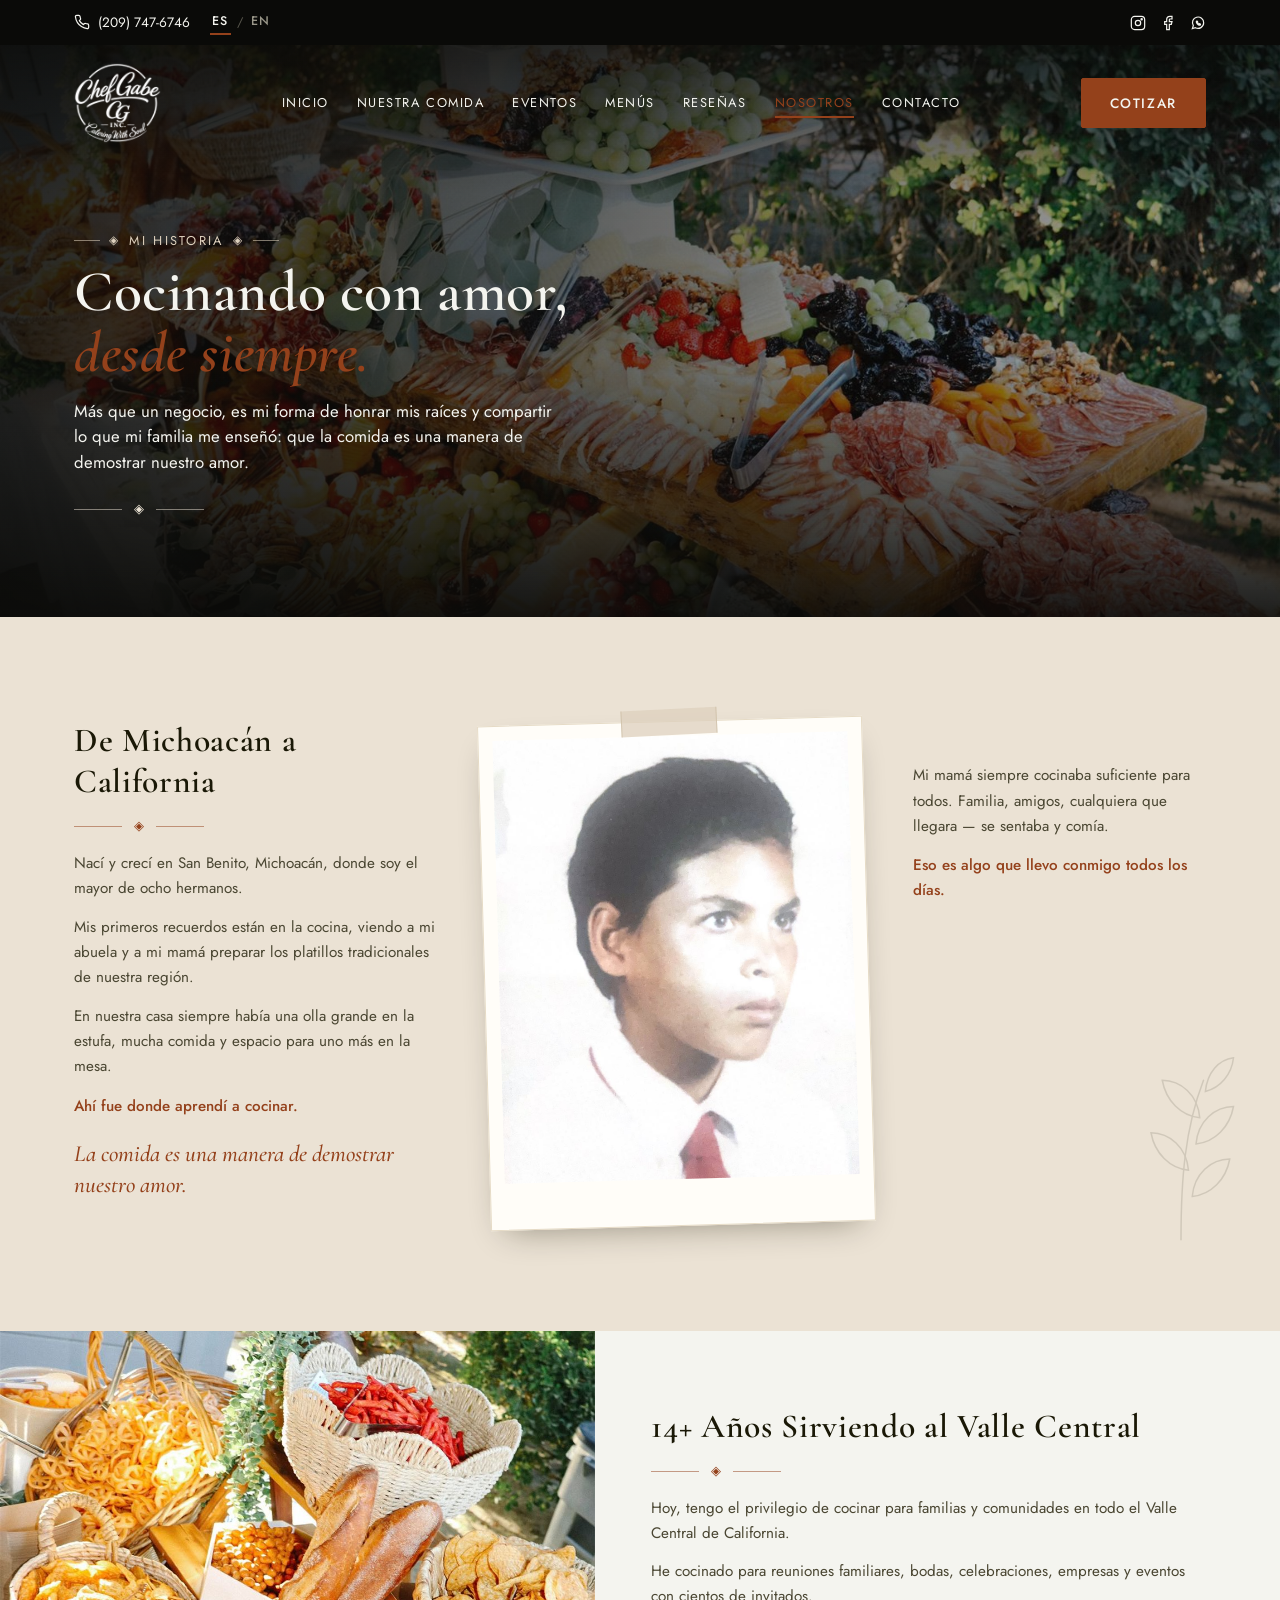
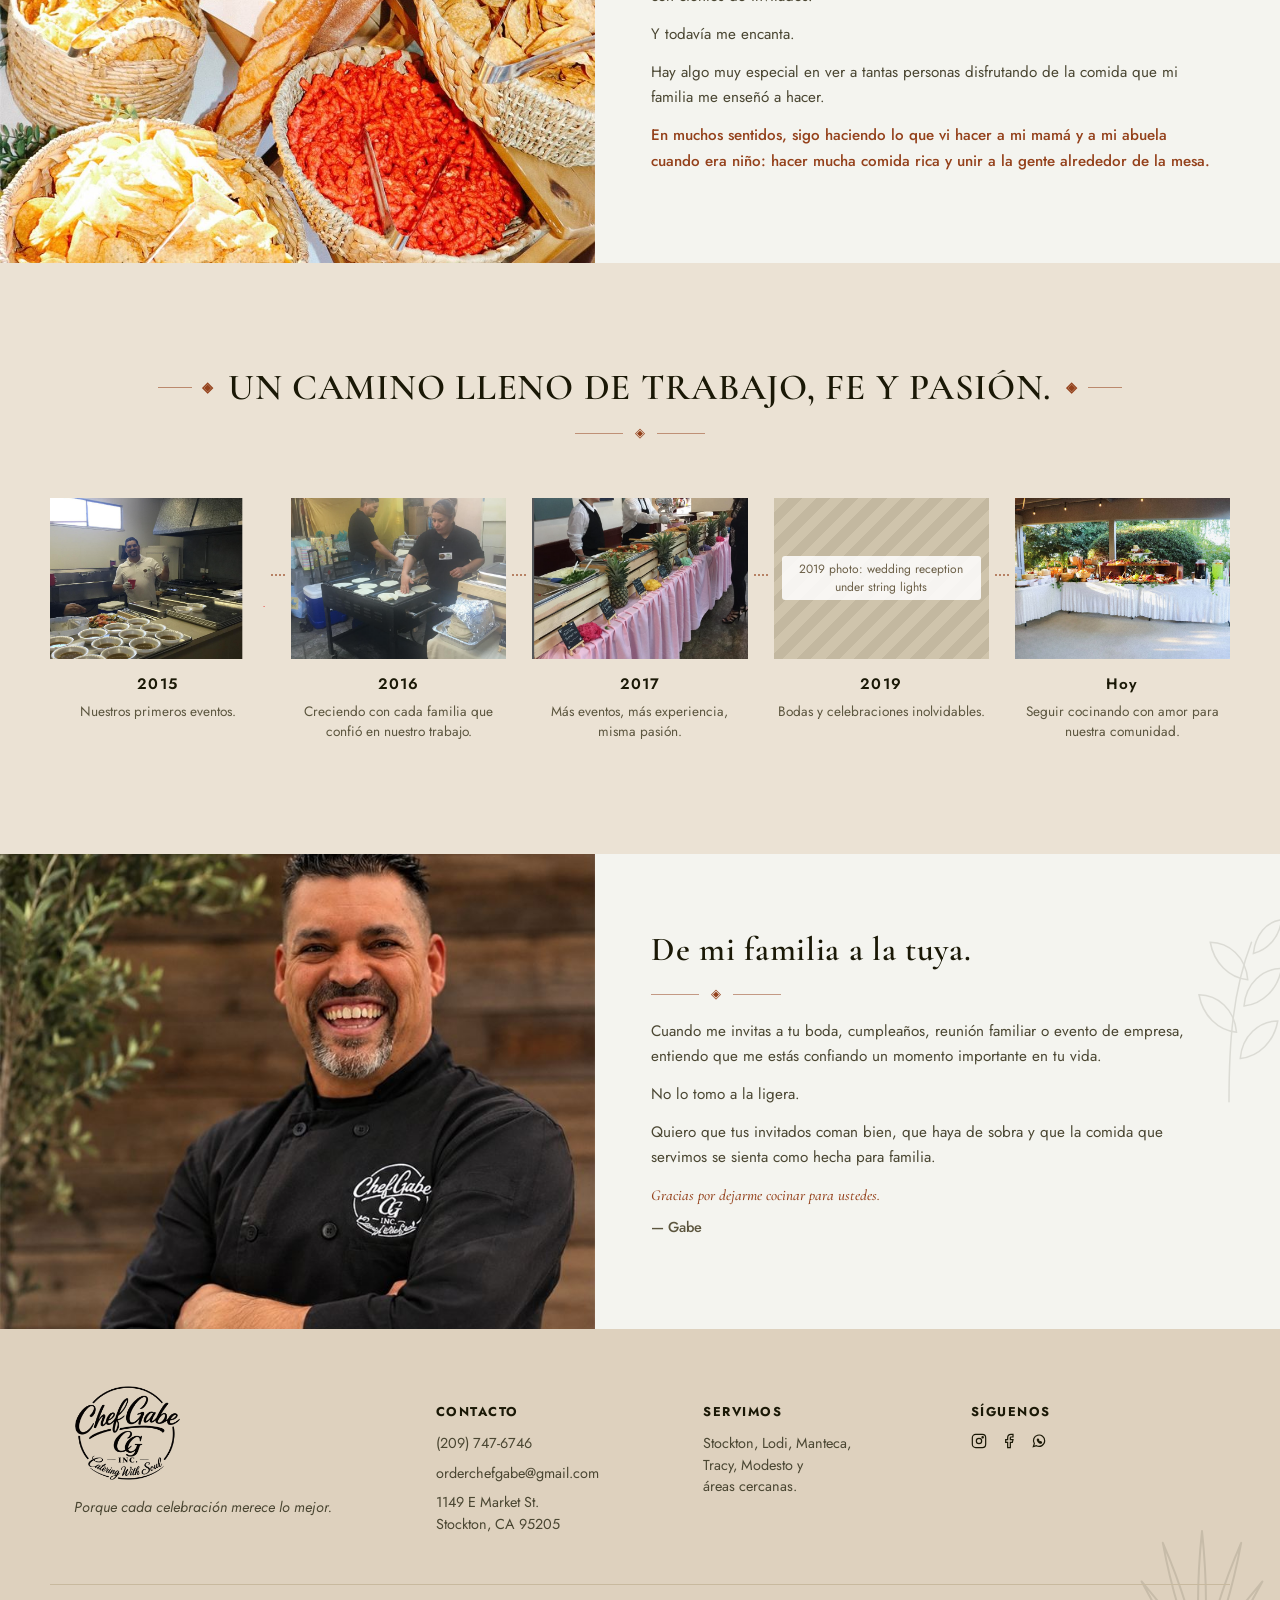
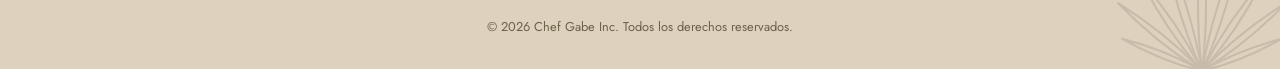
==== commit e7319c29: "Swap in new event photography and add a Meet the Chef section Replace the low-resolution photos in h" ====
--- a/about.html
+++ b/about.html
@@ -9,6 +9,15 @@
 <link rel="preconnect" href="https://fonts.gstatic.com" crossorigin>
 <link href="https://fonts.googleapis.com/css2?family=Pinyon+Script&family=Cormorant+Garamond:wght@500;600;700&family=Jost:wght@400;500;600&display=swap" rel="stylesheet">
 <link rel="stylesheet" href="css/styles.css">
+<!-- Google tag (gtag.js) -->
+<script async src="https://www.googletagmanager.com/gtag/js?id=G-7L2VQ6KVE9"></script>
+<script>
+  window.dataLayer = window.dataLayer || [];
+  function gtag(){dataLayer.push(arguments);}
+  gtag('js', new Date());
+
+  gtag('config', 'G-7L2VQ6KVE9');
+</script>
 </head>
 <body>
 
@@ -58,7 +67,7 @@
   </nav>
 
   <div class="hero-media">
-    <img src="images/chef-serving-guests.png" class="hero-img" data-i18n-alt="altTrustTeam" alt="Chef de Chef Gabe sirviendo a los invitados en la línea de buffet">
+    <img src="images/grazing-table-angle.jpg" class="hero-img" data-i18n-alt="altGrazingTable" alt="Gran mesa de botanas con quesos, carnes frías, uvas, fresas y galletas, decorada con eucalipto en un jardín">
     <div class="hero-overlay"></div>
   </div>
 
@@ -110,7 +119,7 @@
 <!-- 14+ years serving the Central Valley -->
 <section class="years-section" id="years">
   <div class="years-media">
-    <img src="images/wedding-buffet-floral.png" data-i18n-alt="altWeddings" alt="Buffet elegante con mantel azul marino y guirnalda de rosas blancas">
+    <img src="images/snack-bar-portrait.jpg" data-i18n-alt="altSnackBar" alt="Barra de botanas con canastas tejidas de papitas, duros y otras botanas">
   </div>
   <div class="years-panel">
     <div class="years-inner">
@@ -157,7 +166,7 @@
         <p class="timeline-copy" data-i18n="abTl4Copy">Bodas y celebraciones inolvidables.</p>
       </li>
       <li class="timeline-item">
-        <img src="images/corporate-event-buffet.png" class="timeline-img" data-i18n-alt="altCorpBuffet" alt="Invitados sirviéndose de la línea de buffet en un evento de empresa">
+        <img src="images/buffet-under-string-lights.jpg" class="timeline-img" data-i18n-alt="altBuffetLights" alt="Línea de buffet completa con manteles blancos bajo una terraza con luces colgantes">
         <p class="timeline-year" data-i18n="abTl5Year">Hoy</p>
         <p class="timeline-copy" data-i18n="abTl5Copy">Seguir cocinando con amor para nuestra comunidad.</p>
       </li>
@@ -168,7 +177,7 @@
 <!-- From my family to yours -->
 <section class="closing-section" id="closing">
   <div class="closing-media">
-    <img src="images/sopa-de-albondigas.png" data-i18n-alt="altCatSoups" alt="Sopa de albóndigas con zanahoria, calabaza, elote, hierbabuena y limón">
+    <img src="images/chef-gabe-headshot.jpg" class="focus-face" data-i18n-alt="altHeadshot" alt="Chef Gabe con filipina negra, sonriendo con los brazos cruzados">
   </div>
   <div class="closing-panel">
     <div class="closing-inner">
--- a/css/styles.css
+++ b/css/styles.css
@@ -337,6 +337,33 @@
 .trust-media-side { display: grid; grid-template-rows: 1fr 1fr; gap: 12px; }
 .trust-img-team, .trust-img-food { aspect-ratio: 4 / 3; }
 
+/* Meet the Chef (home): headshot beside a short teaser for about.html */
+.chef-section { background: var(--color-cream); }
+.chef-grid {
+  display: grid;
+  grid-template-columns: minmax(220px, 340px) 1fr;
+  gap: 56px;
+  align-items: center;
+  max-width: 940px;
+}
+.chef-photo {
+  width: 100%;
+  aspect-ratio: 3 / 4;
+  object-fit: cover;
+  object-position: center 20%;
+  border: 1px solid #d9cdb6;
+}
+.chef-copy h2 { font-size: 2.3rem; text-transform: uppercase; line-height: 1.15; }
+.chef-copy p:not(.eyebrow) { margin: 16px 0 24px; color: #4a4632; max-width: 480px; }
+
+@media (max-width: 760px) {
+  .chef-grid { grid-template-columns: 1fr; gap: 32px; text-align: center; }
+  .chef-photo { max-width: 300px; margin: 0 auto; }
+  .chef-copy .eyebrow,
+  .chef-copy .divider-flourish { justify-content: center; }
+  .chef-copy p:not(.eyebrow) { margin-left: auto; margin-right: auto; }
+}
+
 /* Footer */
 .site-footer { background: var(--color-tan); color: var(--color-ink); padding: 56px 0 0; }
 .footer-grid {
@@ -640,6 +667,14 @@
    window, so anchor to the top instead of cropping through his head. */
 img.trust-img-team { object-position: center top; }
 
+/* Two-tray chafing-dish shots where the named dish is the back-right tray
+   (birria behind the beans, chile verde behind the pastor): bias the crop
+   toward it so a narrow card doesn't show only the front tray. */
+img.focus-back-right { object-position: 100% 0%; }
+
+/* Portrait headshot in a wide panel: keep the face in frame. */
+img.focus-face { object-position: center 15%; }
+
 @media (max-width: 960px) {
   /* .trust-media collapses to one column here, so the main photo has no
      sibling column to take its height from — restore its own ratio. */
@@ -1322,6 +1357,51 @@
 }
 
 /* =========================================================
+   FAQ (contact page)
+   ---------------------------------------------------------
+   Reuses the menus.html accordion mechanics (.acc-item /
+   .acc-trigger / .acc-panel, driven by js/script.js) and only
+   restyles the parts that differ: questions read as sentences
+   rather than uppercase category names, and the panel holds a
+   paragraph instead of the two-column photo + list grid.
+   Sits on tan so the calculator (cream) and the quote form
+   (off-white) stay visually separate from it and each other.
+   ========================================================= */
+.faq-section { background: var(--color-tan); }
+.faq-container { max-width: 820px; }
+
+.faq-accordion { margin-top: 44px; border-top: 1px solid #cbbba2; }
+.faq-accordion .acc-item { border-bottom: 1px solid #cbbba2; }
+.faq-accordion .acc-trigger {
+  align-items: flex-start;
+  gap: 20px;
+  padding: 24px 4px;
+}
+.faq-accordion .acc-chevron { margin-top: 7px; }
+.faq-accordion .acc-panel { padding: 0 4px 28px; }
+
+.faq-q {
+  font-family: var(--font-display);
+  font-size: 1.3rem;
+  font-weight: 600;
+  line-height: 1.3;
+}
+.faq-a {
+  margin: 0;
+  max-width: 68ch;
+  font-family: var(--font-body);
+  font-size: 1rem;
+  line-height: 1.75;
+  color: var(--color-espresso);
+  animation: acc-fade 0.3s ease both;
+}
+
+@media (max-width: 700px) {
+  .faq-q { font-size: 1.15rem; }
+  .faq-a { font-size: 0.95rem; }
+}
+
+/* =========================================================
    Quote form
    ========================================================= */
 .form-section { background: var(--color-offwhite); }
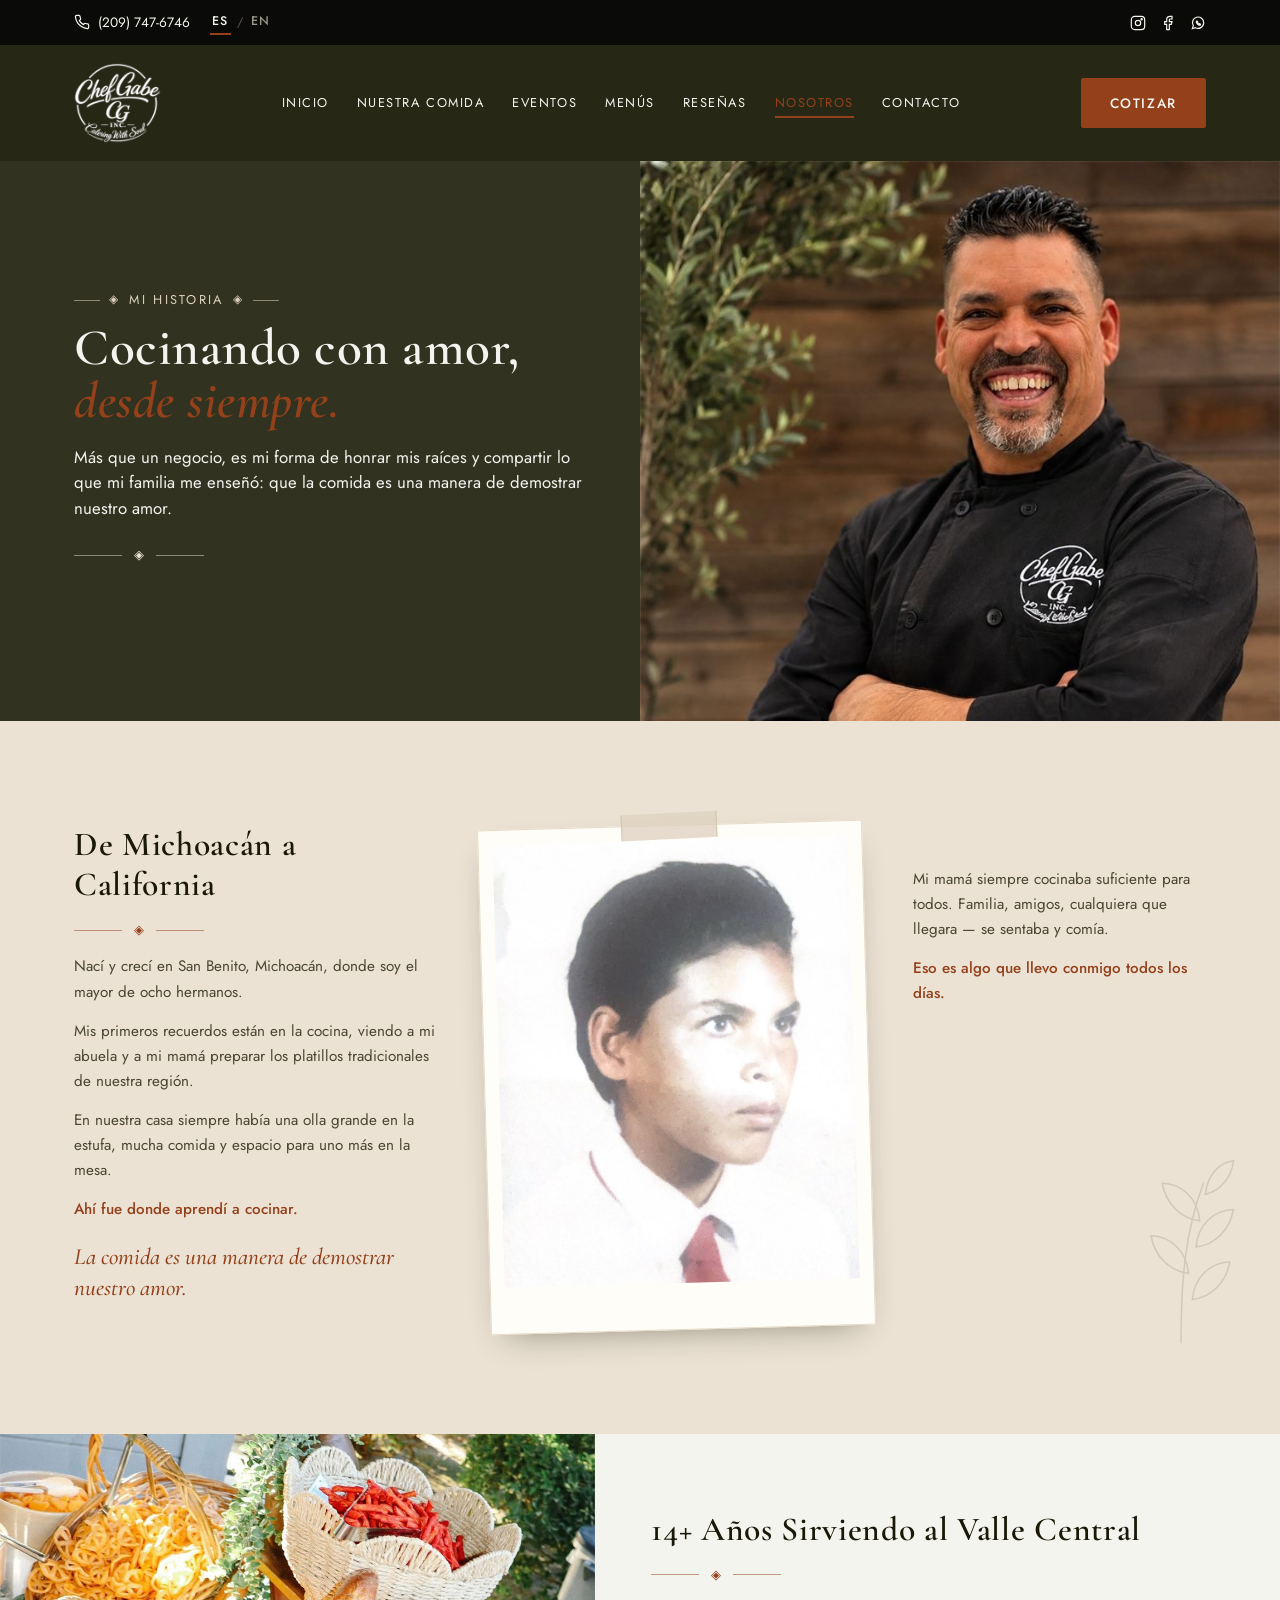
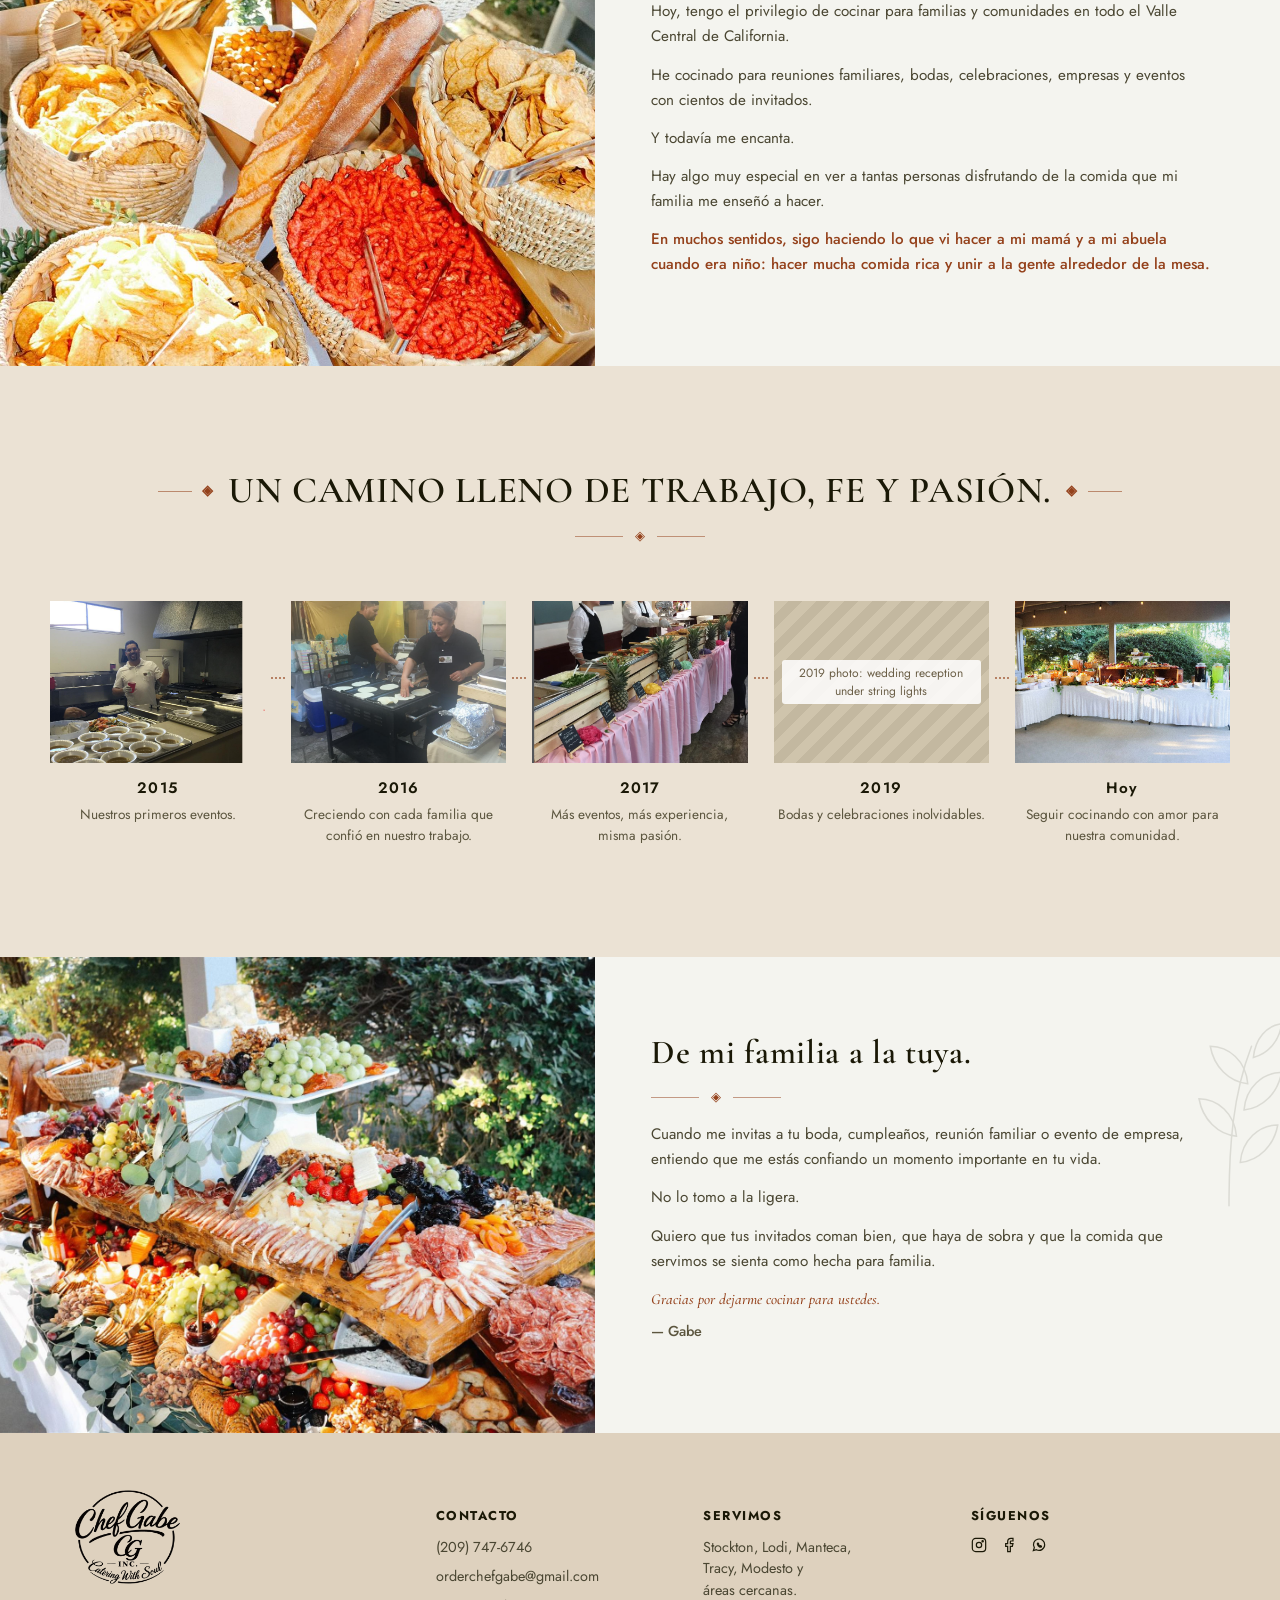
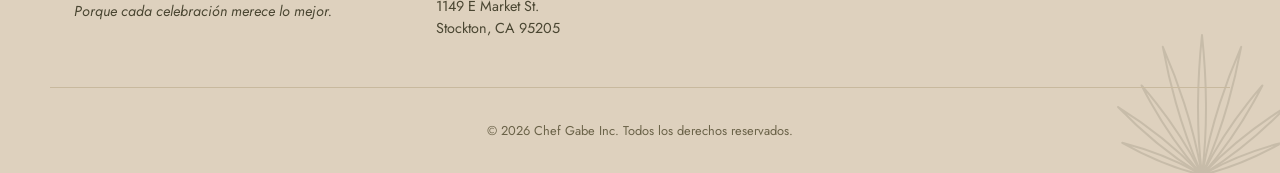
==== commit 882e8b5a: "Switch home and about heroes to a split layout Headline on a solid olive panel at left, photo at ful" ====
--- a/about.html
+++ b/about.html
@@ -44,7 +44,7 @@
 </div>
 
 <!-- Hero: same full-photo component as the other pages -->
-<header class="hero">
+<header class="hero hero--split">
   <nav class="navbar">
     <div class="container navbar-inner">
       <a href="index.html" class="logo">
@@ -67,7 +67,7 @@
   </nav>
 
   <div class="hero-media">
-    <img src="images/grazing-table-angle.jpg" class="hero-img" data-i18n-alt="altGrazingTable" alt="Gran mesa de botanas con quesos, carnes frías, uvas, fresas y galletas, decorada con eucalipto en un jardín">
+    <img src="images/chef-gabe-headshot.jpg" class="hero-img focus-face" data-i18n-alt="altHeadshot" alt="Chef Gabe con filipina negra, sonriendo con los brazos cruzados">
     <div class="hero-overlay"></div>
   </div>
 
@@ -177,7 +177,7 @@
 <!-- From my family to yours -->
 <section class="closing-section" id="closing">
   <div class="closing-media">
-    <img src="images/chef-gabe-headshot.jpg" class="focus-face" data-i18n-alt="altHeadshot" alt="Chef Gabe con filipina negra, sonriendo con los brazos cruzados">
+    <img src="images/grazing-table-angle.jpg" data-i18n-alt="altGrazingTable" alt="Gran mesa de botanas con quesos, carnes frías, uvas, fresas y galletas, decorada con eucalipto en un jardín" loading="lazy">
   </div>
   <div class="closing-panel">
     <div class="closing-inner">
--- a/css/styles.css
+++ b/css/styles.css
@@ -262,6 +262,57 @@
 .trust-item h3 { font-family: var(--font-body); font-size: 0.9rem; text-transform: uppercase; letter-spacing: var(--track-label); margin-bottom: 4px; }
 .trust-item p { margin: 0; font-size: 0.85rem; color: #cfcabb; }
 
+/* Split hero (home, about): headline on a solid olive panel at left, photo
+   at full brightness on the right. A full-bleed photo under a dark scrim
+   turned bright food muddy; giving the text its own panel removes the need
+   for the scrim. Pure CSS over the standard hero markup — grid areas place
+   the nav, photo, copy and (home only) trust strip. */
+.hero--split {
+  display: grid;
+  grid-template-columns: 1fr 1fr;
+  grid-template-areas:
+    "nav     nav"
+    "content media"
+    "trust   trust";
+  background: var(--color-olive);
+}
+.hero--split .navbar { grid-area: nav; background: var(--color-olive-dark); }
+.hero--split .hero-overlay { display: none; }
+.hero--split .hero-media {
+  grid-area: media;
+  position: relative;
+  inset: auto;
+  z-index: 0;
+  min-height: 560px;
+}
+/* Copy starts on the site container's left edge even though it lives in
+   the left grid column. */
+.hero--split .hero-content {
+  grid-area: content;
+  align-self: center;
+  margin: 0;
+  max-width: none;
+  padding: 72px 56px 72px max(24px, calc((100vw - var(--container-width)) / 2 + 24px));
+}
+.hero--split .hero-content > * { max-width: 520px; }
+.hero--split .hero-content h1 { font-size: 3.2rem; }
+.hero--split .trust-strip {
+  grid-area: trust;
+  width: 100%;
+  padding-top: 40px;
+  border-top: 1px solid rgba(235, 226, 212, 0.18);
+}
+
+@media (max-width: 860px) {
+  .hero--split {
+    grid-template-columns: 1fr;
+    grid-template-areas: "nav" "media" "content" "trust";
+  }
+  .hero--split .hero-media { min-height: 320px; }
+  .hero--split .hero-content { padding: 40px 24px 48px; }
+  .hero--split .hero-content h1 { font-size: 2.2rem; }
+}
+
 /* =========================================================
    Sections generic
    ========================================================= */
@@ -670,10 +721,31 @@
 /* Two-tray chafing-dish shots where the named dish is the back-right tray
    (birria behind the beans, chile verde behind the pastor): bias the crop
    toward it so a narrow card doesn't show only the front tray. */
-img.focus-back-right { object-position: 100% 0%; }
+img.focus-back-right { object-position: 60% 0%; }
+
+/* Stock photos standing in for dishes we have no real photo of yet.
+   Pexels' license forbids presenting them as our own, so each carries a
+   small visible "illustrative photo" label. */
+.stock-photo { position: relative; overflow: hidden; }
+.stock-photo img { display: block; }
+.stock-label {
+  position: absolute;
+  right: 8px;
+  bottom: 8px;
+  padding: 3px 8px;
+  font-size: 0.68rem;
+  letter-spacing: var(--track-label);
+  color: var(--color-offwhite);
+  background: rgba(10, 10, 8, 0.6);
+  border-radius: var(--radius);
+  pointer-events: none;
+}
+img.focus-lower { object-position: center 75%; }
 
 /* Portrait headshot in a wide panel: keep the face in frame. */
 img.focus-face { object-position: center 15%; }
+/* The about hero shows a short, wide window of the portrait headshot. */
+.hero-media .hero-img.focus-face { object-position: center top; }
 
 @media (max-width: 960px) {
   /* .trust-media collapses to one column here, so the main photo has no
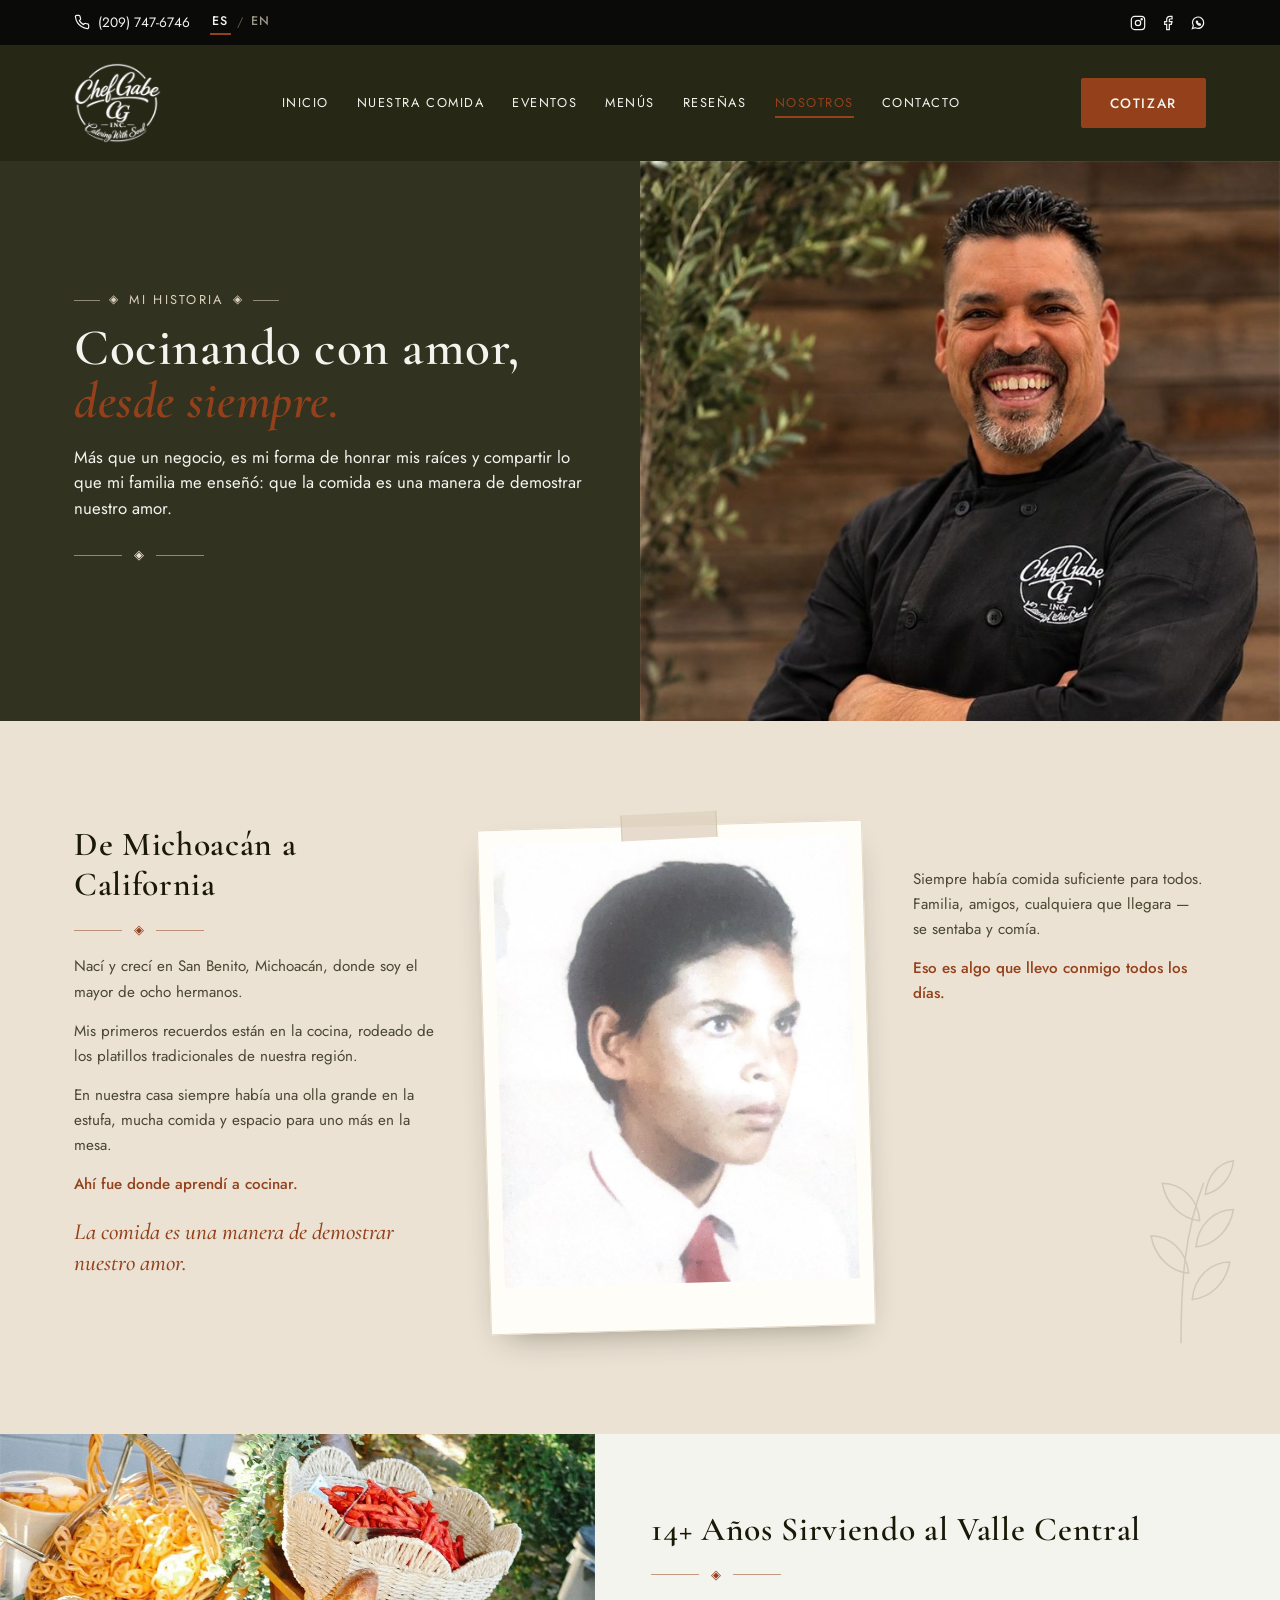
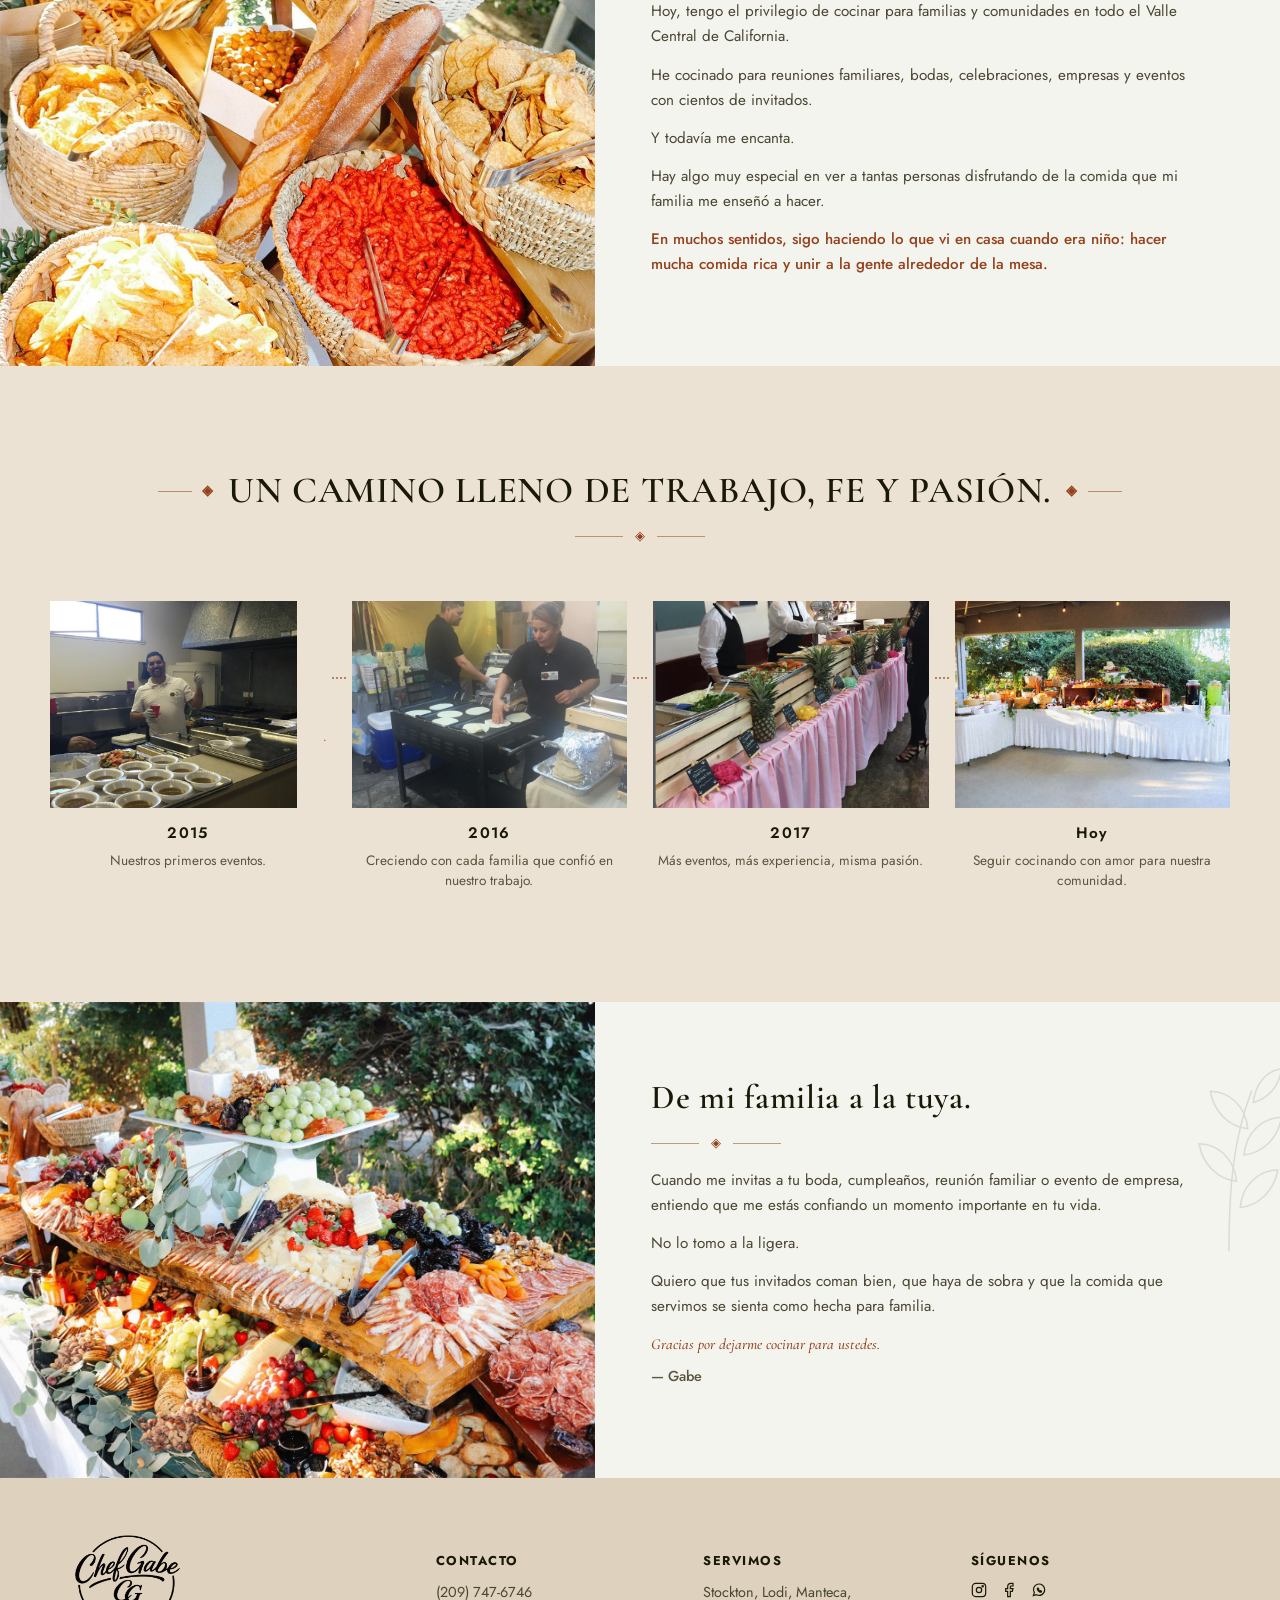
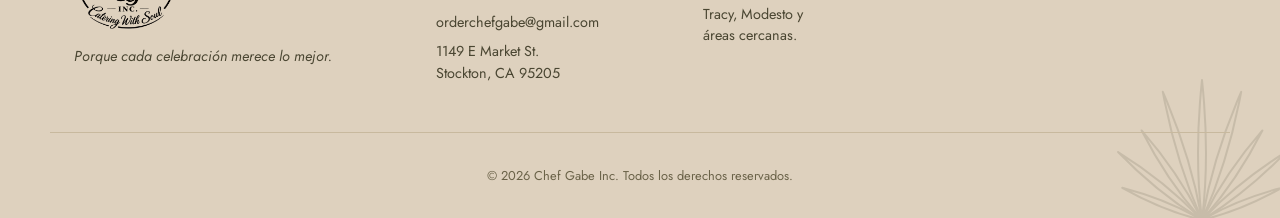
==== commit befa01f9: "Drop mother/grandmother mentions from the about bio; remove 2019 step Rewrites the three about-page " ====
--- a/about.html
+++ b/about.html
@@ -89,7 +89,7 @@
       <h2 data-i18n="abMichTitle">De Michoacán a California</h2>
       <div class="divider-flourish">◈</div>
       <p data-i18n="abMichP1">Nací y crecí en San Benito, Michoacán, donde soy el mayor de ocho hermanos.</p>
-      <p data-i18n="abMichP2">Mis primeros recuerdos están en la cocina, viendo a mi abuela y a mi mamá preparar los platillos tradicionales de nuestra región.</p>
+      <p data-i18n="abMichP2">Mis primeros recuerdos están en la cocina, rodeado de los platillos tradicionales de nuestra región.</p>
       <p data-i18n="abMichP3">En nuestra casa siempre había una olla grande en la estufa, mucha comida y espacio para uno más en la mesa.</p>
       <p class="highlight" data-i18n="abMichHighlight">Ahí fue donde aprendí a cocinar.</p>
       <p class="script-accent" data-i18n="abMichScript">La comida es una manera de demostrar nuestro amor.</p>
@@ -101,7 +101,7 @@
     </figure>
 
     <div class="origin-aside">
-      <p data-i18n="abMichRight">Mi mamá siempre cocinaba suficiente para todos. Familia, amigos, cualquiera que llegara — se sentaba y comía.</p>
+      <p data-i18n="abMichRight">Siempre había comida suficiente para todos. Familia, amigos, cualquiera que llegara — se sentaba y comía.</p>
       <p class="highlight" data-i18n="abMichRightHighlight">Eso es algo que llevo conmigo todos los días.</p>
     </div>
 
@@ -129,7 +129,7 @@
       <p data-i18n="abYearsP2">He cocinado para reuniones familiares, bodas, celebraciones, empresas y eventos con cientos de invitados.</p>
       <p data-i18n="abYearsP3">Y todavía me encanta.</p>
       <p data-i18n="abYearsP4">Hay algo muy especial en ver a tantas personas disfrutando de la comida que mi familia me enseñó a hacer.</p>
-      <p class="highlight" data-i18n="abYearsHighlight">En muchos sentidos, sigo haciendo lo que vi hacer a mi mamá y a mi abuela cuando era niño: hacer mucha comida rica y unir a la gente alrededor de la mesa.</p>
+      <p class="highlight" data-i18n="abYearsHighlight">En muchos sentidos, sigo haciendo lo que vi en casa cuando era niño: hacer mucha comida rica y unir a la gente alrededor de la mesa.</p>
     </div>
   </div>
 </section>
@@ -159,11 +159,6 @@
         <img src="images/buffet-line-pink-linens.png" class="timeline-img" data-i18n-alt="altAbYears" alt="Línea de buffet con mantelería rosa, cajas de madera, piñas y pizarrones con los nombres de las salsas">
         <p class="timeline-year" data-i18n="abTl3Year">2017</p>
         <p class="timeline-copy" data-i18n="abTl3Copy">Más eventos, más experiencia, misma pasión.</p>
-      </li>
-      <li class="timeline-item">
-        <div class="placeholder-img timeline-img" data-label="2019 photo: wedding reception under string lights"></div>
-        <p class="timeline-year" data-i18n="abTl4Year">2019</p>
-        <p class="timeline-copy" data-i18n="abTl4Copy">Bodas y celebraciones inolvidables.</p>
       </li>
       <li class="timeline-item">
         <img src="images/buffet-under-string-lights.jpg" class="timeline-img" data-i18n-alt="altBuffetLights" alt="Línea de buffet completa con manteles blancos bajo una terraza con luces colgantes">
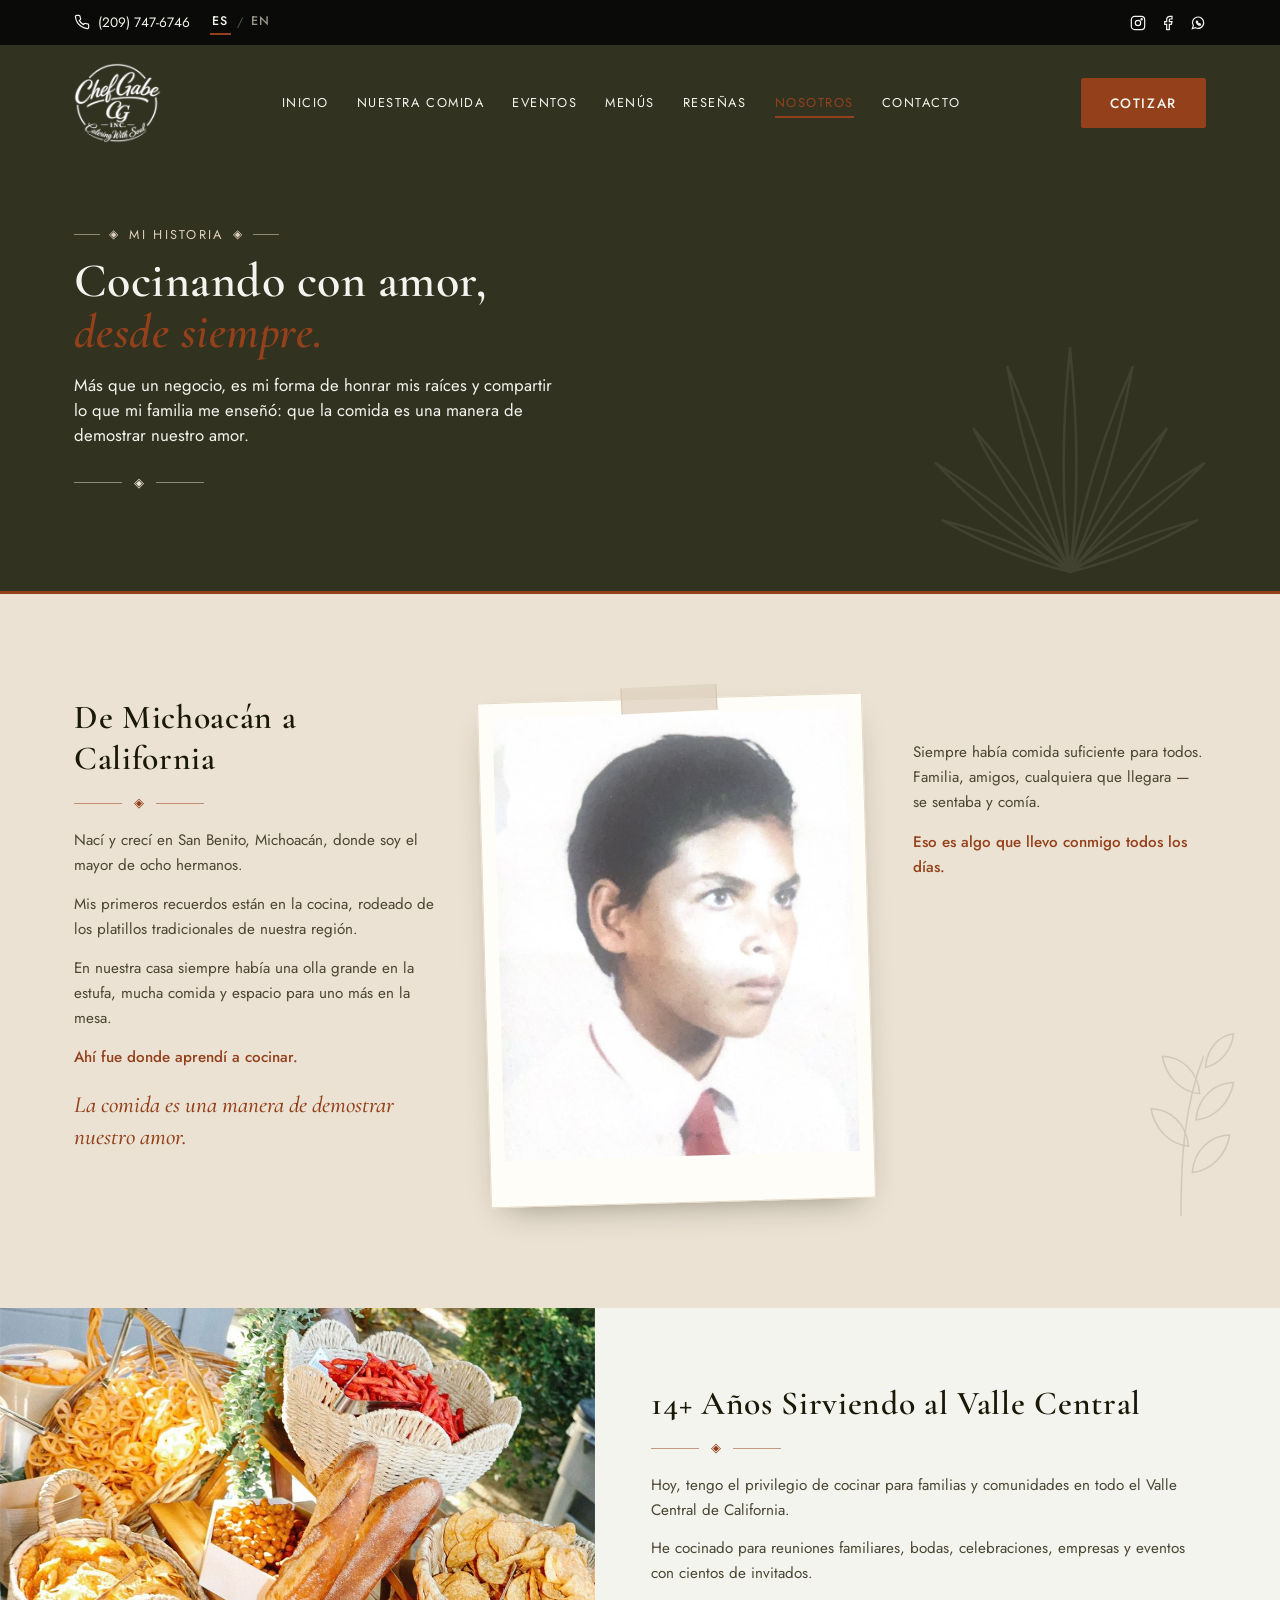
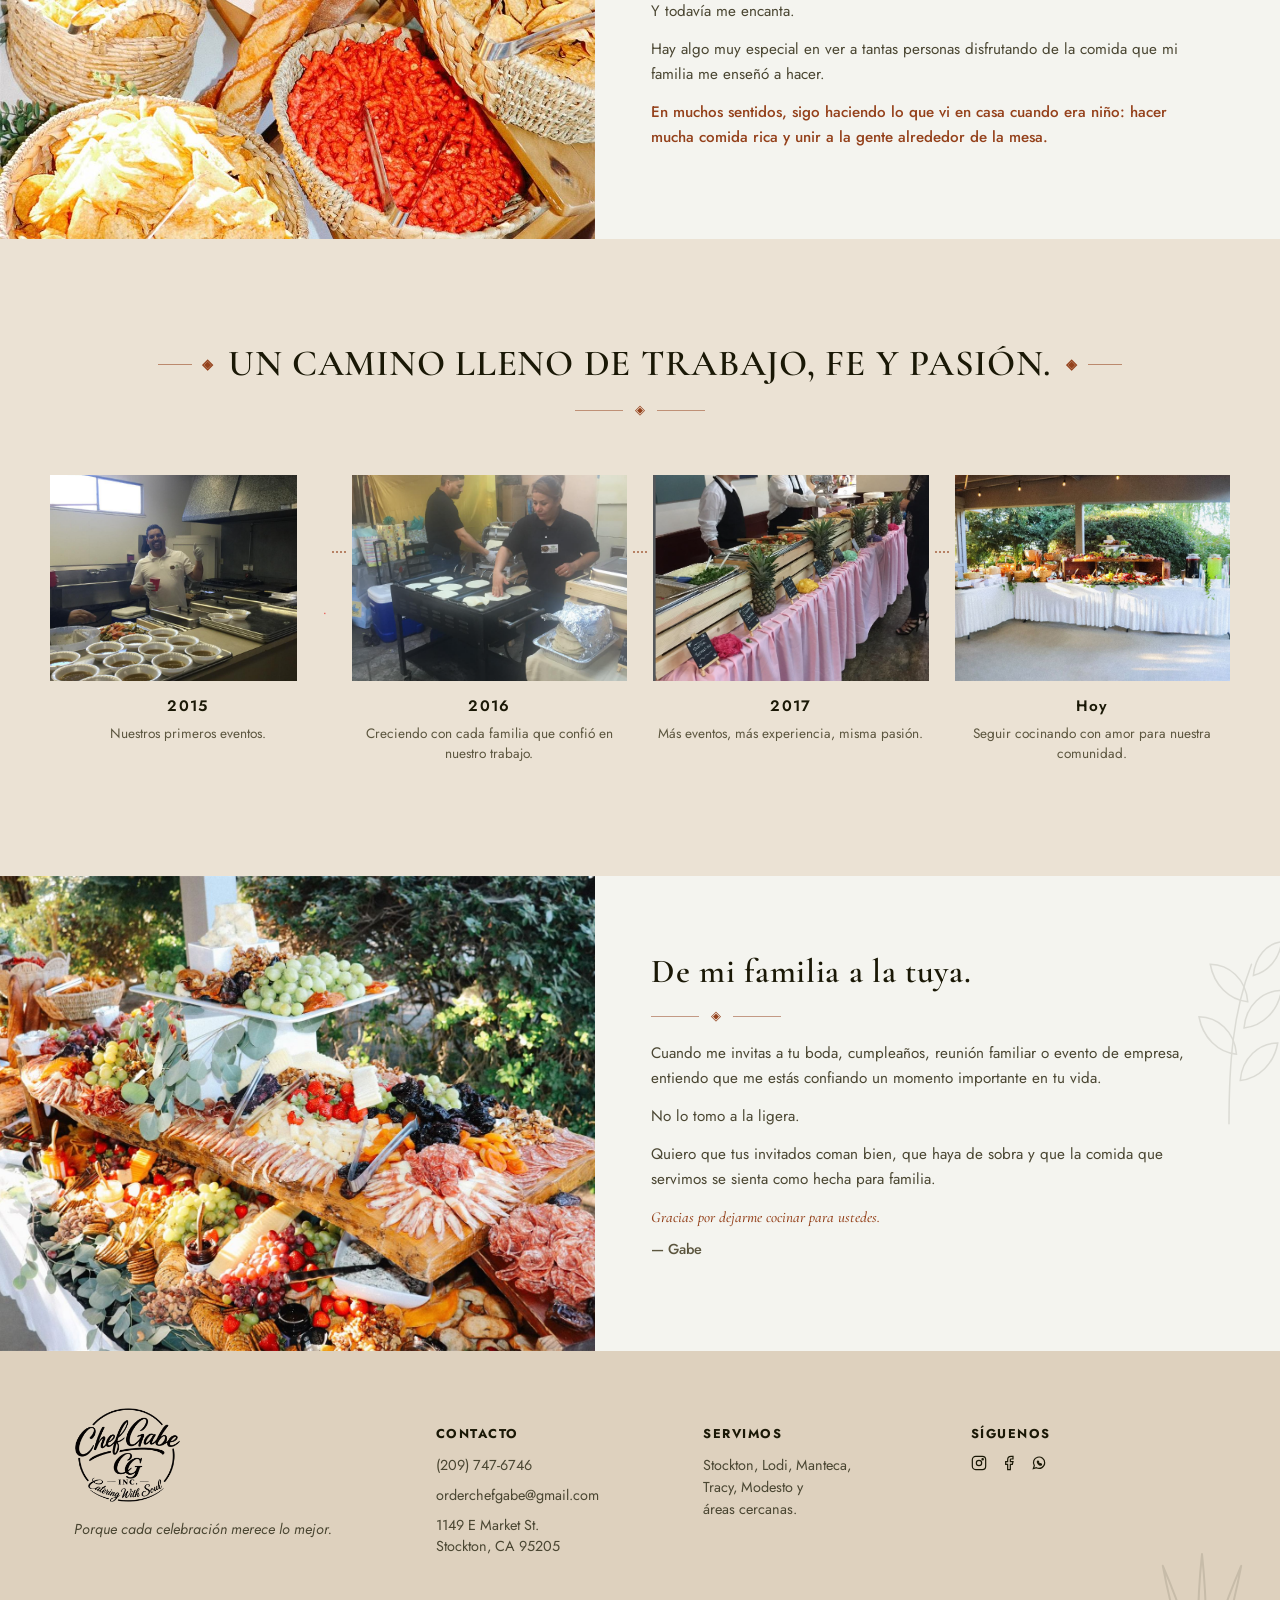
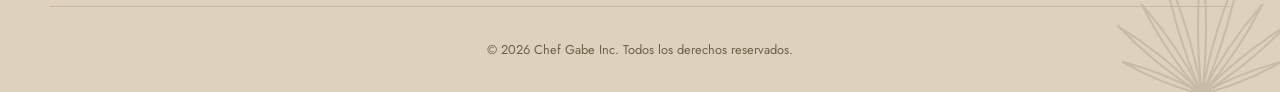
==== commit 6daacd39: "Give every page the same solid olive header Drops the photo heroes (full-bleed and split) on home, o" ====
--- a/about.html
+++ b/about.html
@@ -44,7 +44,7 @@
 </div>
 
 <!-- Hero: same full-photo component as the other pages -->
-<header class="hero hero--split">
+<header class="hero">
   <nav class="navbar">
     <div class="container navbar-inner">
       <a href="index.html" class="logo">
@@ -66,11 +66,6 @@
     </div>
   </nav>
 
-  <div class="hero-media">
-    <img src="images/chef-gabe-headshot.jpg" class="hero-img focus-face" data-i18n-alt="altHeadshot" alt="Chef Gabe con filipina negra, sonriendo con los brazos cruzados">
-    <div class="hero-overlay"></div>
-  </div>
-
   <div class="container hero-content">
     <p class="eyebrow eyebrow-light"><span aria-hidden="true">◈</span> <span data-i18n="abEyebrow">Mi Historia</span> <span aria-hidden="true">◈</span></p>
     <h1 class="h1-soft about-title">
--- a/css/styles.css
+++ b/css/styles.css
@@ -195,66 +195,69 @@
 .nav-cta { flex-shrink: 0; }
 .nav-toggle { display: none; }
 
-.hero-media {
+/* Every page shares one solid header: the espresso utility bar, then a
+   single olive block holding the nav and headline, closed by a thin rust
+   rule where it meets the light first section below. Photo heroes were
+   dropped — under a dark scrim they read muddy, and a solid block keeps
+   all seven pages consistent. */
+.hero {
+  background: var(--color-olive);
+  border-bottom: 3px solid var(--color-rust);
+}
+
+/* Faint agave watermark echoing the logo mark (same drawing as
+   .footer-agave), anchored to the container's right edge. */
+.hero::after {
+  content: "";
   position: absolute;
-  inset: 0;
-  z-index: -1;
-}
-.hero-media .placeholder-img { width: 100%; height: 100%; position: absolute; inset: 0; }
-/* Two stacked gradients, matching the mockup's hero treatment:
-   – vertical: dark at top (nav legibility) and bottom (trust strip),
-     lightest through the middle so the photo still reads;
-   – horizontal: heavier on the left, where the headline sits, fading
-     out to the right so the food stays visible.
-   A flat single-opacity tint either washes out the photo or loses the
-   text; layering keeps both. */
-.hero-overlay {
-  position: absolute;
-  inset: 0;
-  background:
-    linear-gradient(180deg,
-      rgba(10,10,8,0.82) 0%,
-      rgba(10,10,8,0.42) 26%,
-      rgba(10,10,8,0.38) 55%,
-      rgba(10,10,8,0.70) 82%,
-      rgba(10,10,8,0.92) 100%),
-    linear-gradient(90deg,
-      rgba(10,10,8,0.80) 0%,
-      rgba(10,10,8,0.55) 32%,
-      rgba(10,10,8,0.12) 68%,
-      rgba(10,10,8,0) 100%);
+  right: max(24px, calc((100vw - var(--container-width)) / 2));
+  bottom: 0;
+  width: 320px;
+  height: 262px;
+  background: url("data:image/svg+xml,%3Csvg xmlns='http://www.w3.org/2000/svg' viewBox='0 0 200 164' fill='none' stroke='%23EBE2D4' stroke-width='1.6' stroke-linejoin='round' stroke-linecap='round'%3E%3Cpath d='M100 152 Q94 112 100 66 Q106 112 100 152 Z' transform='rotate(-68 100 152)'/%3E%3Cpath d='M100 152 Q93 100 100 44 Q107 100 100 152 Z' transform='rotate(-51 100 152)'/%3E%3Cpath d='M100 152 Q93 100 100 44 Q107 100 100 152 Z' transform='rotate(-34 100 152)'/%3E%3Cpath d='M100 152 Q92 88 100 18 Q108 88 100 152 Z' transform='rotate(-17 100 152)'/%3E%3Cpath d='M100 152 Q92 88 100 12 Q108 88 100 152 Z'/%3E%3Cpath d='M100 152 Q92 88 100 18 Q108 88 100 152 Z' transform='rotate(17 100 152)'/%3E%3Cpath d='M100 152 Q93 100 100 44 Q107 100 100 152 Z' transform='rotate(34 100 152)'/%3E%3Cpath d='M100 152 Q93 100 100 44 Q107 100 100 152 Z' transform='rotate(51 100 152)'/%3E%3Cpath d='M100 152 Q94 112 100 66 Q106 112 100 152 Z' transform='rotate(68 100 152)'/%3E%3C/svg%3E") no-repeat right bottom / contain;
+  opacity: 0.09;
+  pointer-events: none;
+}
+.hero-content,
+.page-hero-content { position: relative; z-index: 1; }
+
+@media (max-width: 720px) {
+  .hero::after { display: none; }
 }
 
 /* Keep the full container width so the headline starts at the container's
    left edge, as the mockup does, and constrain the children instead for
    line length. (Capping .hero-content itself at 640px let .container's
-   margin:auto centre the whole block, which fought the left-weighted
-   overlay gradient.) */
+   margin:auto centre the whole block.) */
 .hero-content {
-  padding: 70px 24px 120px;
+  padding: 64px 24px 72px;
   max-width: var(--container-width);
 }
 .hero-content > * { max-width: 620px; }
+/* Interior pages share one headline size; the home page steps up. */
 .hero-content h1 {
-  font-size: 3.6rem;
+  font-size: 3rem;
   text-transform: uppercase;
   line-height: 1.05;
 }
+.hero-content--home h1 { font-size: 3.6rem; }
+/* Eyebrows on the olive header read in tan on every page (the rust used
+   on cream sections is too dim here). */
+.hero .eyebrow { color: var(--color-tan); }
 .hero-copy { font-size: 1.05rem; max-width: 480px; margin: 16px 0 28px; color: var(--color-offwhite); }
 .hero-actions { display: flex; gap: 16px; flex-wrap: wrap; }
 
-/* Sits on the hero photo itself, as in the mockup. An opaque cream panel
-   here only spans the container, so the hero photo showed through as
-   black gutters to its left and right. Transparent + light text removes
-   the seam; the overlay's dark bottom stop carries the contrast. */
+/* Home only: sits inside the olive header, under a hairline divider. */
 .trust-strip {
   position: relative;
+  z-index: 1;
   background: transparent;
   color: var(--color-offwhite);
   display: grid;
   grid-template-columns: repeat(3, 1fr);
   gap: 32px;
-  padding: 8px 24px 56px;
+  padding: 36px 24px 48px;
+  border-top: 1px solid rgba(235, 226, 212, 0.18);
 }
 .trust-item { display: flex; align-items: flex-start; gap: 14px; }
 .icon { width: 30px; height: 30px; flex-shrink: 0; color: var(--color-rust); }
@@ -262,56 +265,6 @@
 .trust-item h3 { font-family: var(--font-body); font-size: 0.9rem; text-transform: uppercase; letter-spacing: var(--track-label); margin-bottom: 4px; }
 .trust-item p { margin: 0; font-size: 0.85rem; color: #cfcabb; }
 
-/* Split hero (home, about): headline on a solid olive panel at left, photo
-   at full brightness on the right. A full-bleed photo under a dark scrim
-   turned bright food muddy; giving the text its own panel removes the need
-   for the scrim. Pure CSS over the standard hero markup — grid areas place
-   the nav, photo, copy and (home only) trust strip. */
-.hero--split {
-  display: grid;
-  grid-template-columns: 1fr 1fr;
-  grid-template-areas:
-    "nav     nav"
-    "content media"
-    "trust   trust";
-  background: var(--color-olive);
-}
-.hero--split .navbar { grid-area: nav; background: var(--color-olive-dark); }
-.hero--split .hero-overlay { display: none; }
-.hero--split .hero-media {
-  grid-area: media;
-  position: relative;
-  inset: auto;
-  z-index: 0;
-  min-height: 560px;
-}
-/* Copy starts on the site container's left edge even though it lives in
-   the left grid column. */
-.hero--split .hero-content {
-  grid-area: content;
-  align-self: center;
-  margin: 0;
-  max-width: none;
-  padding: 72px 56px 72px max(24px, calc((100vw - var(--container-width)) / 2 + 24px));
-}
-.hero--split .hero-content > * { max-width: 520px; }
-.hero--split .hero-content h1 { font-size: 3.2rem; }
-.hero--split .trust-strip {
-  grid-area: trust;
-  width: 100%;
-  padding-top: 40px;
-  border-top: 1px solid rgba(235, 226, 212, 0.18);
-}
-
-@media (max-width: 860px) {
-  .hero--split {
-    grid-template-columns: 1fr;
-    grid-template-areas: "nav" "media" "content" "trust";
-  }
-  .hero--split .hero-media { min-height: 320px; }
-  .hero--split .hero-content { padding: 40px 24px 48px; }
-  .hero--split .hero-content h1 { font-size: 2.2rem; }
-}
 
 /* =========================================================
    Sections generic
@@ -501,7 +454,7 @@
    ========================================================= */
 .page-hero { background: var(--color-olive); }
 .page-hero-content { padding: 56px 24px 72px; max-width: 660px; }
-.page-hero-content h1 { font-size: 2.8rem; text-transform: uppercase; line-height: 1.08; }
+.page-hero-content h1 { font-size: 3rem; text-transform: uppercase; line-height: 1.05; }
 .page-hero-sub {
   font-family: var(--font-display);
   font-size: 1.6rem;
@@ -666,15 +619,6 @@
    Same aspect ratios as the placeholders, cropped to fill so a
    portrait source never letterboxes or stretches.
    ========================================================= */
-.hero-media .hero-img {
-  position: absolute;
-  inset: 0;
-  width: 100%;
-  height: 100%;
-  object-fit: cover;
-  object-position: center 40%;
-}
-
 img.dish-img,
 img.event-img,
 img.food-img,
@@ -742,11 +686,6 @@
 }
 img.focus-lower { object-position: center 75%; }
 
-/* Portrait headshot in a wide panel: keep the face in frame. */
-img.focus-face { object-position: center 15%; }
-/* The about hero shows a short, wide window of the portrait headshot. */
-.hero-media .hero-img.focus-face { object-position: center top; }
-
 @media (max-width: 960px) {
   /* .trust-media collapses to one column here, so the main photo has no
      sibling column to take its height from — restore its own ratio. */
@@ -904,11 +843,6 @@
    Render-pass corrections
    ========================================================= */
 
-/* restaurant-table-spread is a near-square source in a wide slot, so the
-   crop only keeps a horizontal band. Anchor slightly above centre to hold
-   the plated food and drinks rather than the empty table edge. */
-.hero-media .hero-img { object-position: center 44%; }
-
 /* Spanish event labels ("Eventos Corporativos") run far longer than the
    English ones and were wrapping into the sub-label. Smaller caption type
    plus a taller scrim keeps two-line names readable over the photo. */
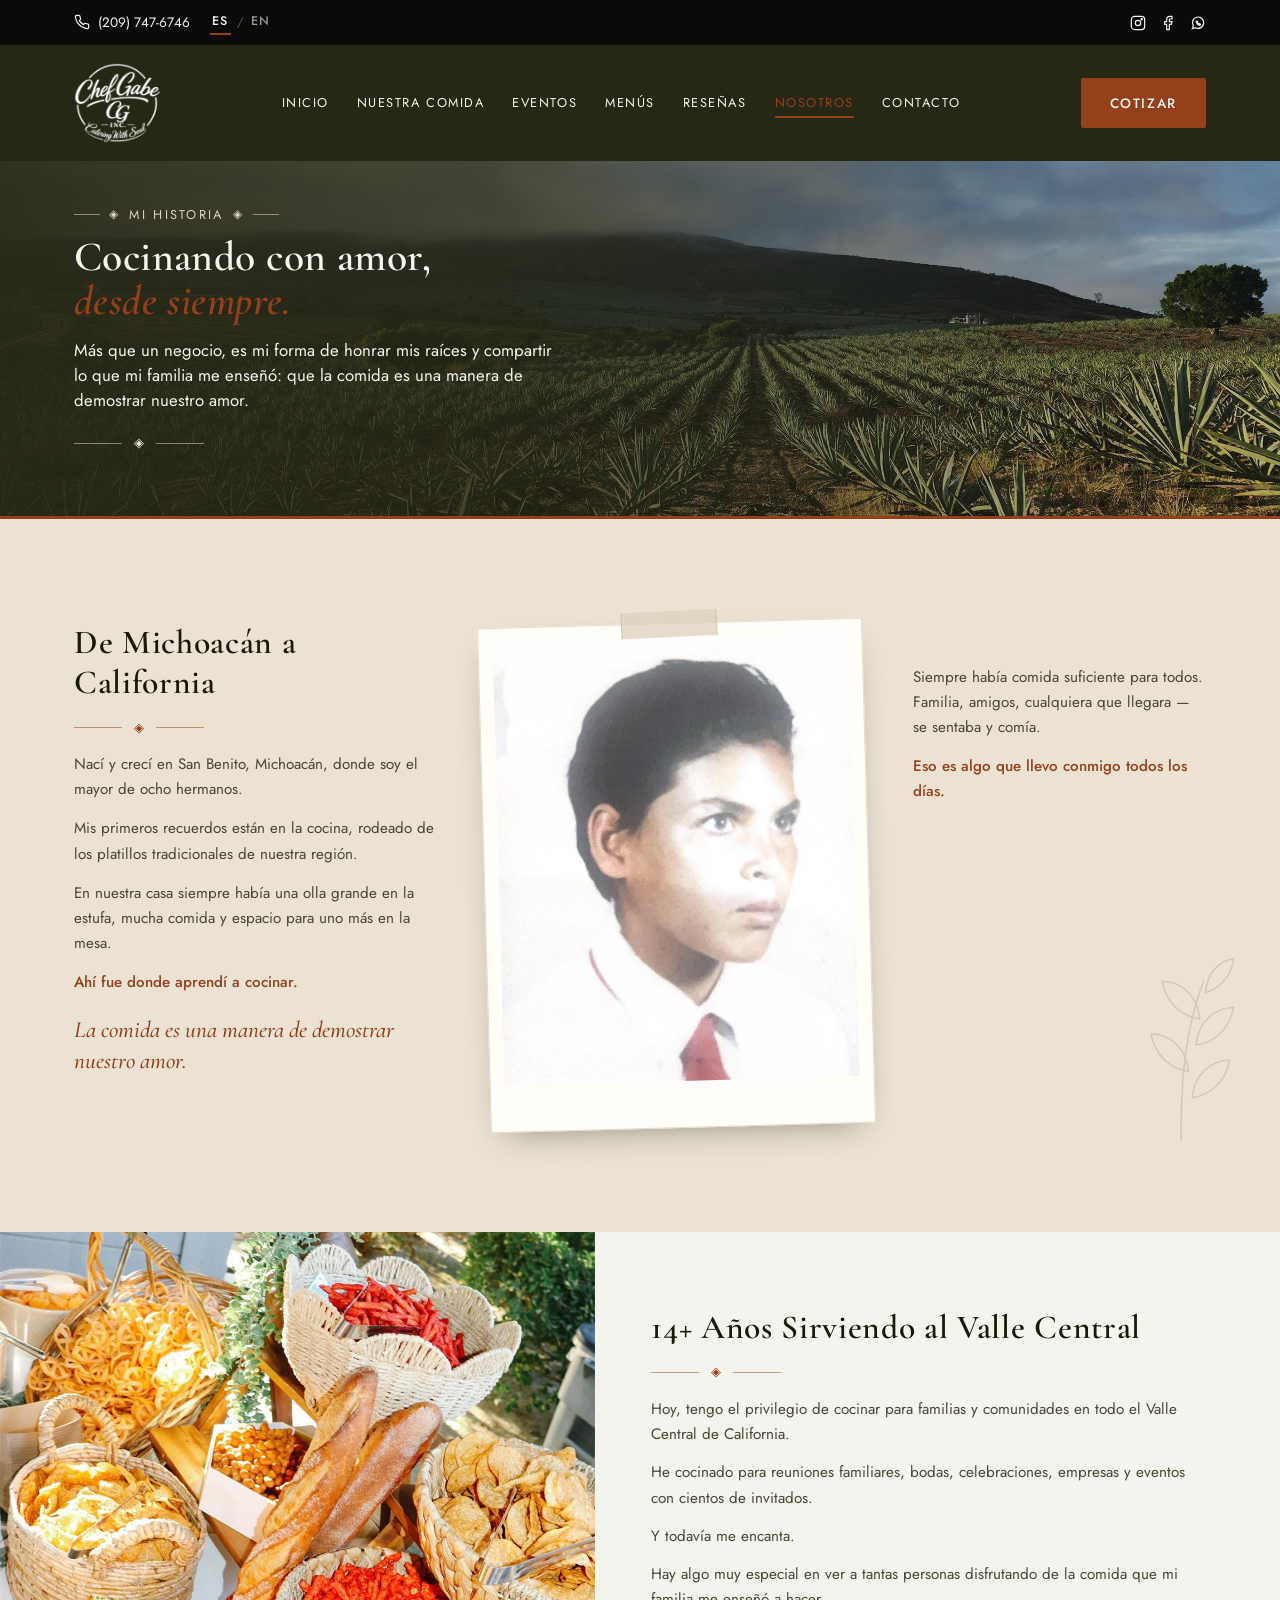
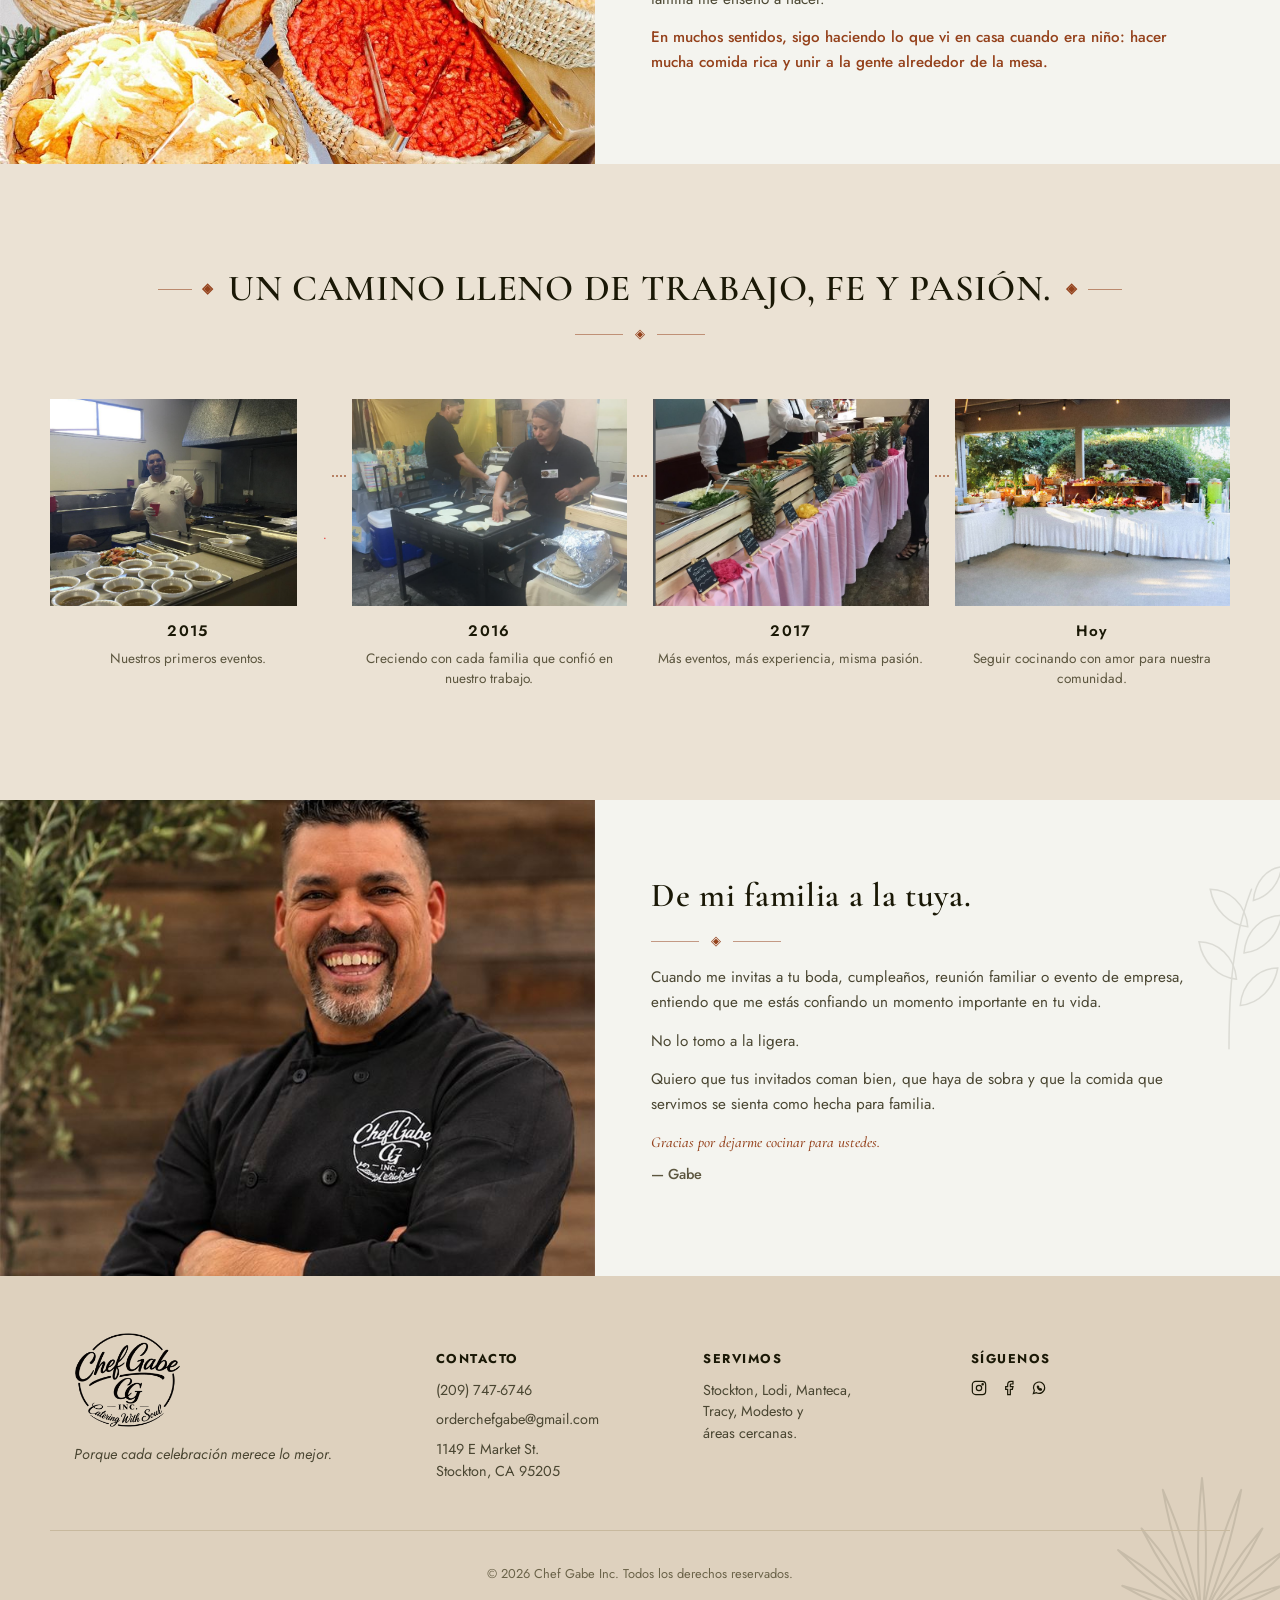
==== commit 25e6f6a7: "Put the headshot back on the about page The closing "De mi familia a la tuya" panel shows the headsh" ====
--- a/about.html
+++ b/about.html
@@ -167,7 +167,7 @@
 <!-- From my family to yours -->
 <section class="closing-section" id="closing">
   <div class="closing-media">
-    <img src="images/grazing-table-angle.jpg" data-i18n-alt="altGrazingTable" alt="Gran mesa de botanas con quesos, carnes frías, uvas, fresas y galletas, decorada con eucalipto en un jardín" loading="lazy">
+    <img src="images/chef-gabe-headshot.jpg" class="focus-face" data-i18n-alt="altHeadshot" alt="Chef Gabe con filipina negra, sonriendo con los brazos cruzados" loading="lazy">
   </div>
   <div class="closing-panel">
     <div class="closing-inner">
--- a/css/styles.css
+++ b/css/styles.css
@@ -195,56 +195,64 @@
 .nav-cta { flex-shrink: 0; }
 .nav-toggle { display: none; }
 
-/* Every page shares one solid header: the espresso utility bar, then a
-   single olive block holding the nav and headline, closed by a thin rust
-   rule where it meets the light first section below. Photo heroes were
-   dropped — under a dark scrim they read muddy, and a solid block keeps
-   all seven pages consistent. */
+/* Every page shares one header: the espresso utility bar, a solid dark
+   olive nav, then a short banner over a photo of blue agave fields in
+   Jalisco, closed by a thin rust rule where it meets the light first
+   section below. The banner is tinted with the brand olive — heavy on the
+   left where the headline sits, thinning to the right so the agave and
+   sky show through.
+   Photo: Pexels 27575885 (free license, no credit required),
+   https://www.pexels.com/photo/27575885/ */
 .hero {
-  background: var(--color-olive);
+  background:
+    linear-gradient(90deg,
+      rgba(38, 39, 21, 0.94) 0%,
+      rgba(38, 39, 21, 0.82) 38%,
+      rgba(38, 39, 21, 0.38) 78%,
+      rgba(38, 39, 21, 0.22) 100%),
+    url("../images/agave-fields-jalisco.jpg") center 58% / cover no-repeat,
+    var(--color-olive);
   border-bottom: 3px solid var(--color-rust);
 }
-
-/* Faint agave watermark echoing the logo mark (same drawing as
-   .footer-agave), anchored to the container's right edge. */
-.hero::after {
-  content: "";
-  position: absolute;
-  right: max(24px, calc((100vw - var(--container-width)) / 2));
-  bottom: 0;
-  width: 320px;
-  height: 262px;
-  background: url("data:image/svg+xml,%3Csvg xmlns='http://www.w3.org/2000/svg' viewBox='0 0 200 164' fill='none' stroke='%23EBE2D4' stroke-width='1.6' stroke-linejoin='round' stroke-linecap='round'%3E%3Cpath d='M100 152 Q94 112 100 66 Q106 112 100 152 Z' transform='rotate(-68 100 152)'/%3E%3Cpath d='M100 152 Q93 100 100 44 Q107 100 100 152 Z' transform='rotate(-51 100 152)'/%3E%3Cpath d='M100 152 Q93 100 100 44 Q107 100 100 152 Z' transform='rotate(-34 100 152)'/%3E%3Cpath d='M100 152 Q92 88 100 18 Q108 88 100 152 Z' transform='rotate(-17 100 152)'/%3E%3Cpath d='M100 152 Q92 88 100 12 Q108 88 100 152 Z'/%3E%3Cpath d='M100 152 Q92 88 100 18 Q108 88 100 152 Z' transform='rotate(17 100 152)'/%3E%3Cpath d='M100 152 Q93 100 100 44 Q107 100 100 152 Z' transform='rotate(34 100 152)'/%3E%3Cpath d='M100 152 Q93 100 100 44 Q107 100 100 152 Z' transform='rotate(51 100 152)'/%3E%3Cpath d='M100 152 Q94 112 100 66 Q106 112 100 152 Z' transform='rotate(68 100 152)'/%3E%3C/svg%3E") no-repeat right bottom / contain;
-  opacity: 0.09;
-  pointer-events: none;
-}
+/* Home also carries the trust strip along its bottom edge, so it darkens
+   toward the bottom as well. */
+.hero--home {
+  background:
+    linear-gradient(180deg, rgba(38, 39, 21, 0) 45%, rgba(38, 39, 21, 0.9) 100%),
+    linear-gradient(90deg,
+      rgba(38, 39, 21, 0.94) 0%,
+      rgba(38, 39, 21, 0.82) 38%,
+      rgba(38, 39, 21, 0.38) 78%,
+      rgba(38, 39, 21, 0.22) 100%),
+    url("../images/agave-fields-jalisco.jpg") center 58% / cover no-repeat,
+    var(--color-olive);
+}
+.hero .navbar { background: var(--color-olive-dark); }
 .hero-content,
 .page-hero-content { position: relative; z-index: 1; }
-
-@media (max-width: 720px) {
-  .hero::after { display: none; }
-}
 
 /* Keep the full container width so the headline starts at the container's
    left edge, as the mockup does, and constrain the children instead for
    line length. (Capping .hero-content itself at 640px let .container's
-   margin:auto centre the whole block.) */
+   margin:auto centre the whole block.)
+   Kept short on purpose: the banner introduces the page, it shouldn't
+   push the page's own content below the fold. */
 .hero-content {
-  padding: 64px 24px 72px;
+  padding: 44px 24px 48px;
   max-width: var(--container-width);
 }
 .hero-content > * { max-width: 620px; }
 /* Interior pages share one headline size; the home page steps up. */
 .hero-content h1 {
-  font-size: 3rem;
+  font-size: 2.6rem;
   text-transform: uppercase;
   line-height: 1.05;
 }
-.hero-content--home h1 { font-size: 3.6rem; }
+.hero-content--home h1 { font-size: 3.2rem; }
 /* Eyebrows on the olive header read in tan on every page (the rust used
    on cream sections is too dim here). */
 .hero .eyebrow { color: var(--color-tan); }
-.hero-copy { font-size: 1.05rem; max-width: 480px; margin: 16px 0 28px; color: var(--color-offwhite); }
+.hero-copy { font-size: 1.05rem; max-width: 480px; margin: 14px 0 24px; color: var(--color-offwhite); }
 .hero-actions { display: flex; gap: 16px; flex-wrap: wrap; }
 
 /* Home only: sits inside the olive header, under a hairline divider. */
@@ -256,7 +264,7 @@
   display: grid;
   grid-template-columns: repeat(3, 1fr);
   gap: 32px;
-  padding: 36px 24px 48px;
+  padding: 22px 24px 26px;
   border-top: 1px solid rgba(235, 226, 212, 0.18);
 }
 .trust-item { display: flex; align-items: flex-start; gap: 14px; }
@@ -452,9 +460,9 @@
    .hero and the mark is logo-badge-light.png, so a cream band would
    need the whole nav restyled. Olive reuses it as-is.
    ========================================================= */
-.page-hero { background: var(--color-olive); }
-.page-hero-content { padding: 56px 24px 72px; max-width: 660px; }
-.page-hero-content h1 { font-size: 3rem; text-transform: uppercase; line-height: 1.05; }
+/* Background comes from .hero (agave banner), shared with every page. */
+.page-hero-content { padding: 44px 24px 48px; max-width: 660px; }
+.page-hero-content h1 { font-size: 2.6rem; text-transform: uppercase; line-height: 1.05; }
 .page-hero-sub {
   font-family: var(--font-display);
   font-size: 1.6rem;
@@ -667,6 +675,9 @@
    toward it so a narrow card doesn't show only the front tray. */
 img.focus-back-right { object-position: 60% 0%; }
 
+/* Portrait headshot in a wide panel: keep his face in frame. */
+img.focus-face { object-position: center 15%; }
+
 /* Stock photos standing in for dishes we have no real photo of yet.
    Pexels' license forbids presenting them as our own, so each carries a
    small visible "illustrative photo" label. */
@@ -1732,7 +1743,7 @@
 
 /* A hero with no trust strip under it does not need the homepage's deep
    bottom padding, which is sized to sit behind that strip. */
-.hero .hero-content:last-child { padding-bottom: 84px; }
+.hero .hero-content:last-child { padding-bottom: 48px; }
 
 /* =========================================================
    Reviews page
@@ -2348,3 +2359,22 @@
   .custom-inner h2, .food-cta-copy h2 { font-size: 1.5rem; }
   .food-cta-inner { flex-direction: column; align-items: flex-start; }
 }
+
+/* Phones: keep the banner short so the page's own content starts near
+   the top of the screen. Last in the file so it beats the desktop
+   paddings declared further up. */
+@media (max-width: 760px) {
+  .hero-content,
+  .page-hero-content,
+  .hero .hero-content:last-child { padding-top: 32px; padding-bottom: 36px; }
+
+  /* Copy spans the full width here, so the left-heavy tint isn't enough
+     on the right; use an even one. */
+  .hero,
+  .hero--home {
+    background:
+      linear-gradient(rgba(38, 39, 21, 0.8), rgba(38, 39, 21, 0.8)),
+      url("../images/agave-fields-jalisco.jpg") 62% 58% / cover no-repeat,
+      var(--color-olive);
+  }
+}
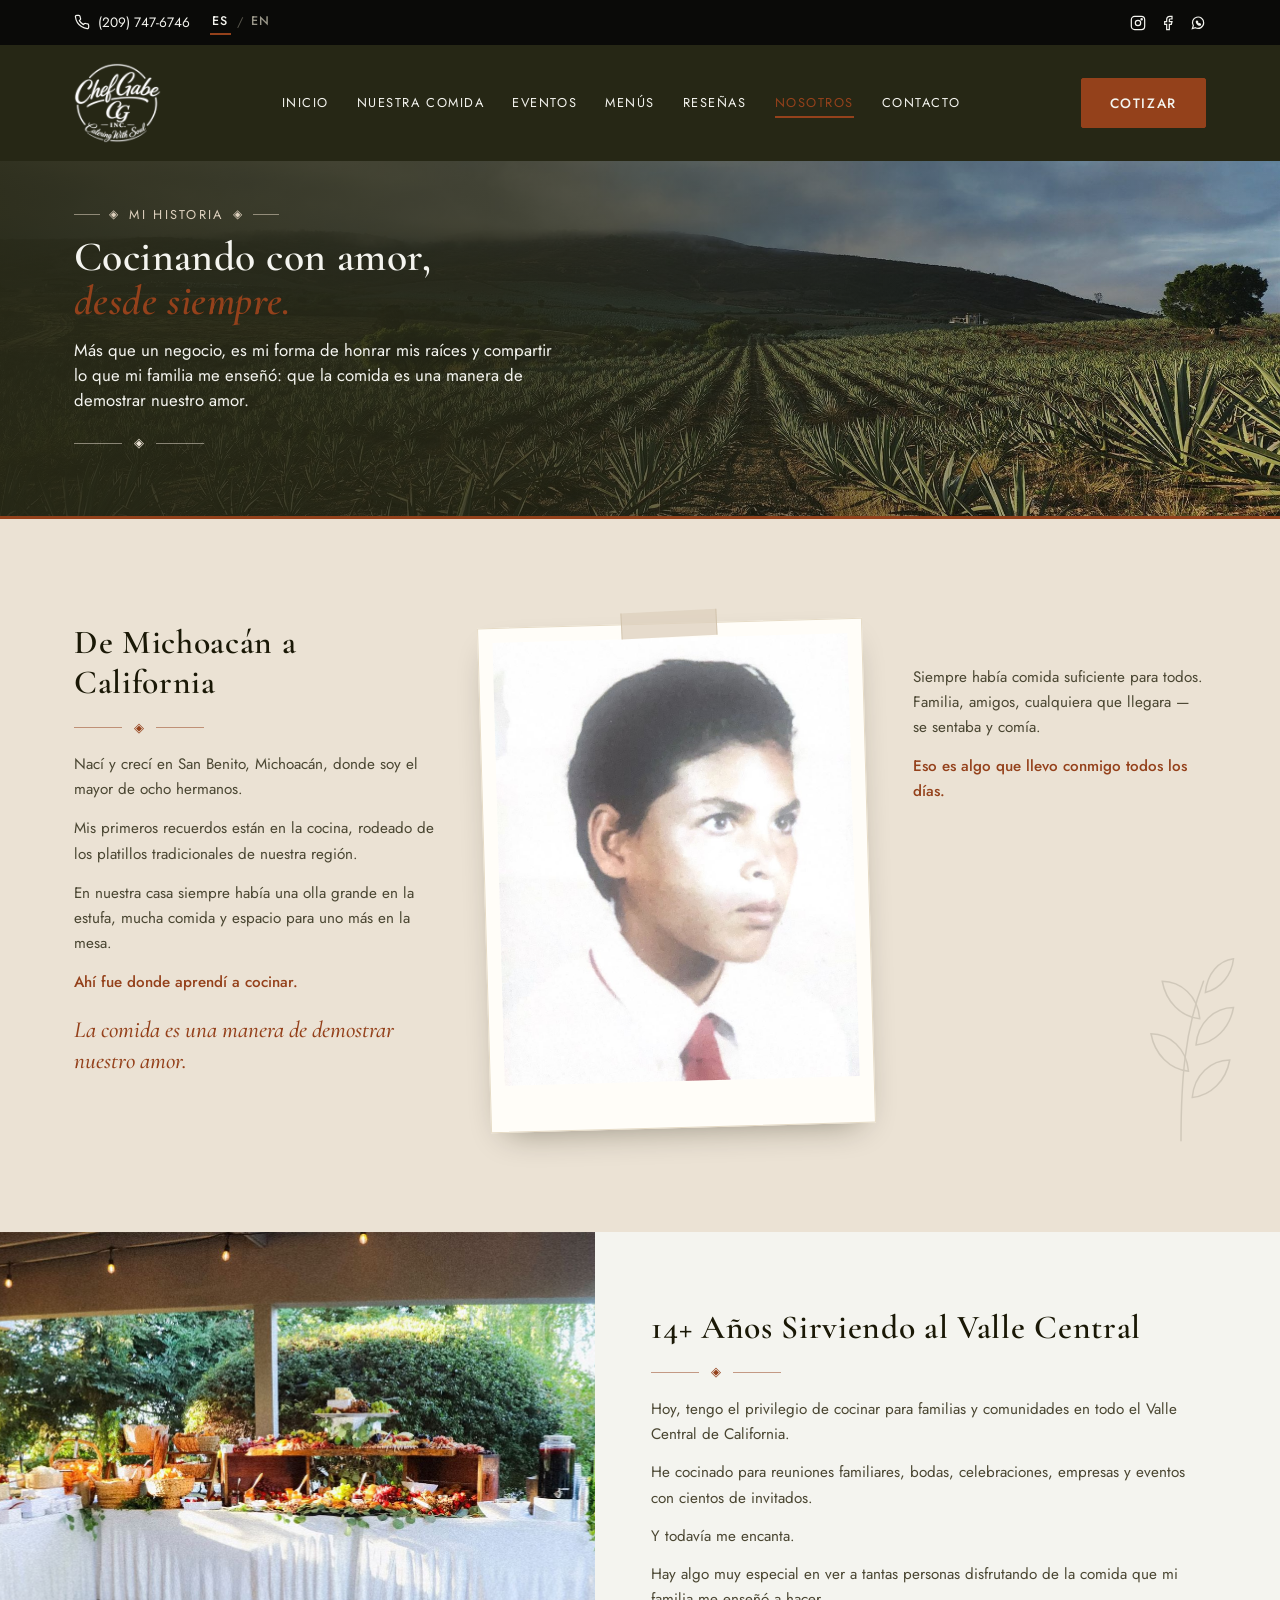
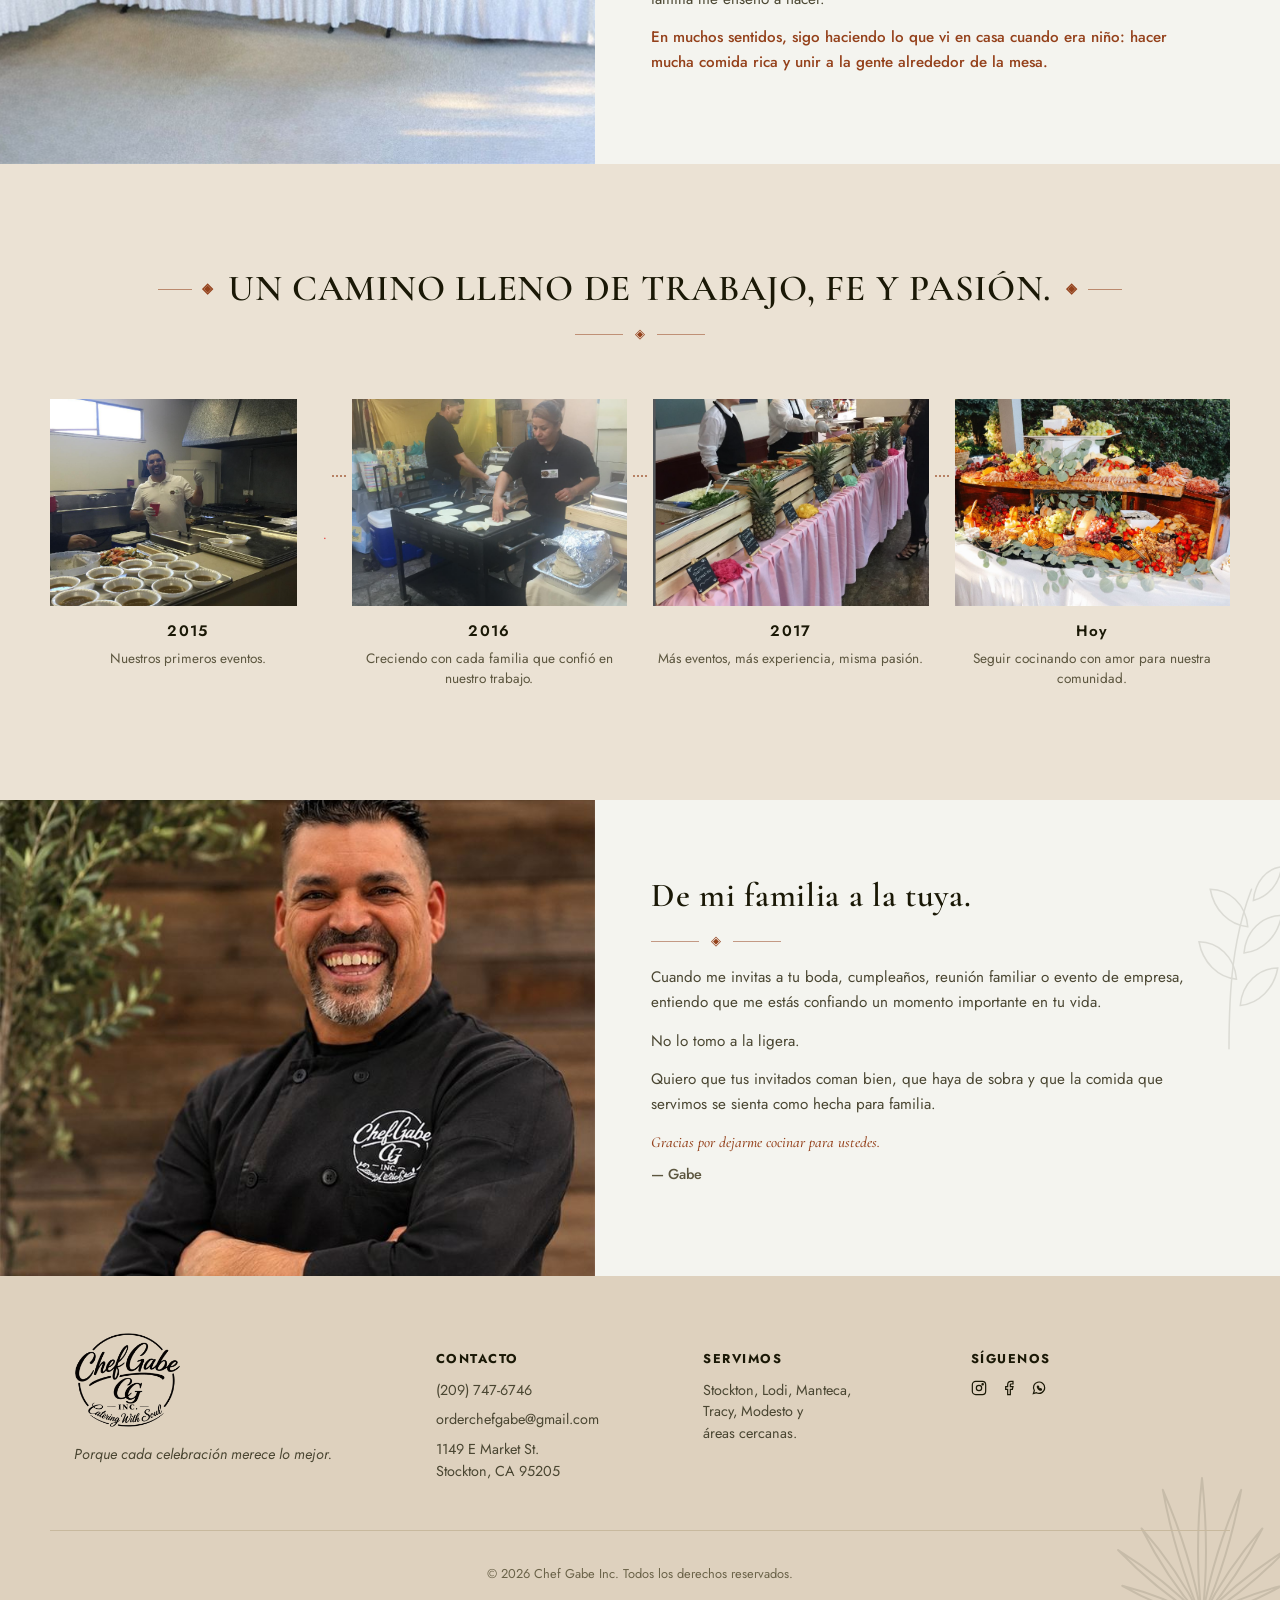
==== commit 7fd7e52a: "Use the string-lights buffet for the about page's 14+ years panel The full event setup says "big eve" ====
--- a/about.html
+++ b/about.html
@@ -114,7 +114,7 @@
 <!-- 14+ years serving the Central Valley -->
 <section class="years-section" id="years">
   <div class="years-media">
-    <img src="images/snack-bar-portrait.jpg" data-i18n-alt="altSnackBar" alt="Barra de botanas con canastas tejidas de papitas, duros y otras botanas">
+    <img src="images/buffet-under-string-lights.jpg" data-i18n-alt="altBuffetLights" alt="Línea de buffet completa con manteles blancos bajo una terraza con luces colgantes">
   </div>
   <div class="years-panel">
     <div class="years-inner">
@@ -156,7 +156,7 @@
         <p class="timeline-copy" data-i18n="abTl3Copy">Más eventos, más experiencia, misma pasión.</p>
       </li>
       <li class="timeline-item">
-        <img src="images/buffet-under-string-lights.jpg" class="timeline-img" data-i18n-alt="altBuffetLights" alt="Línea de buffet completa con manteles blancos bajo una terraza con luces colgantes">
+        <img src="images/grazing-table-full.jpg" class="timeline-img" data-i18n-alt="altGrazingTable" alt="Gran mesa de botanas con quesos, carnes frías, uvas, fresas y galletas, decorada con eucalipto en un jardín">
         <p class="timeline-year" data-i18n="abTl5Year">Hoy</p>
         <p class="timeline-copy" data-i18n="abTl5Copy">Seguir cocinando con amor para nuestra comunidad.</p>
       </li>
